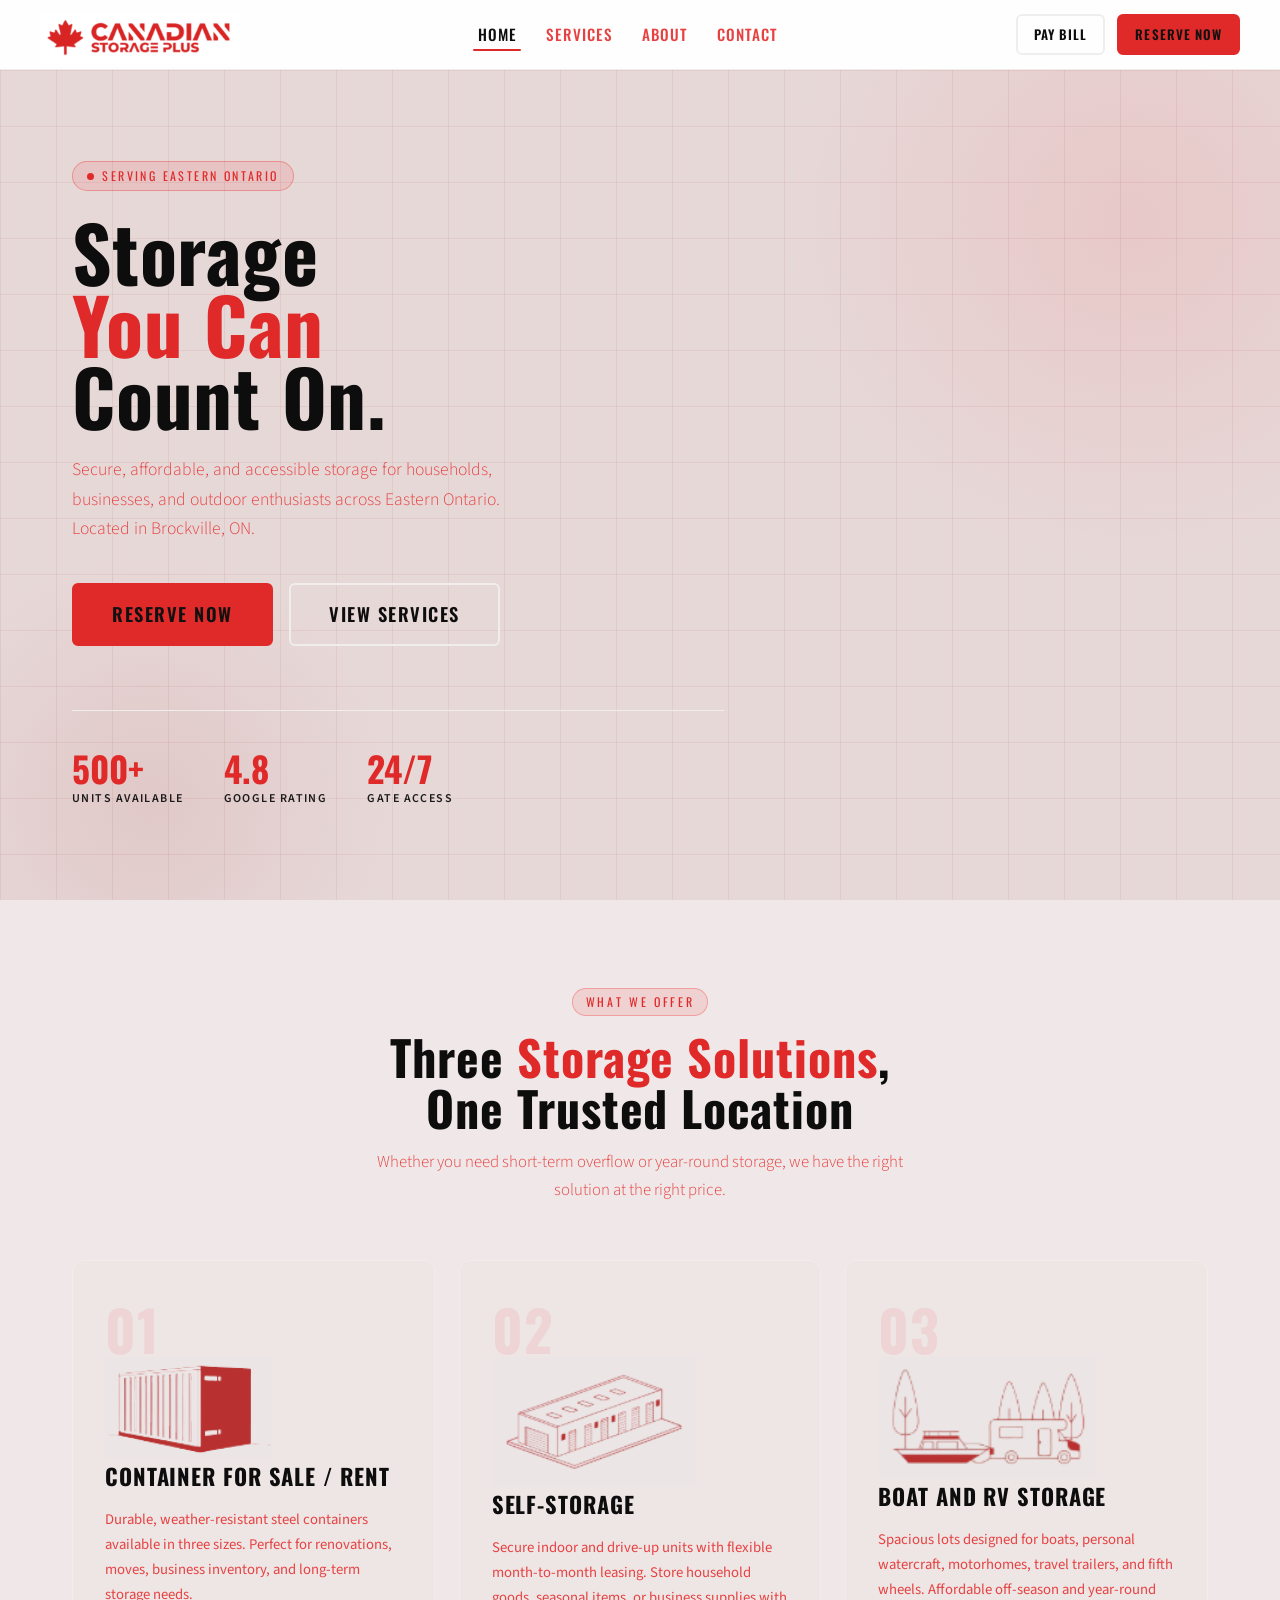
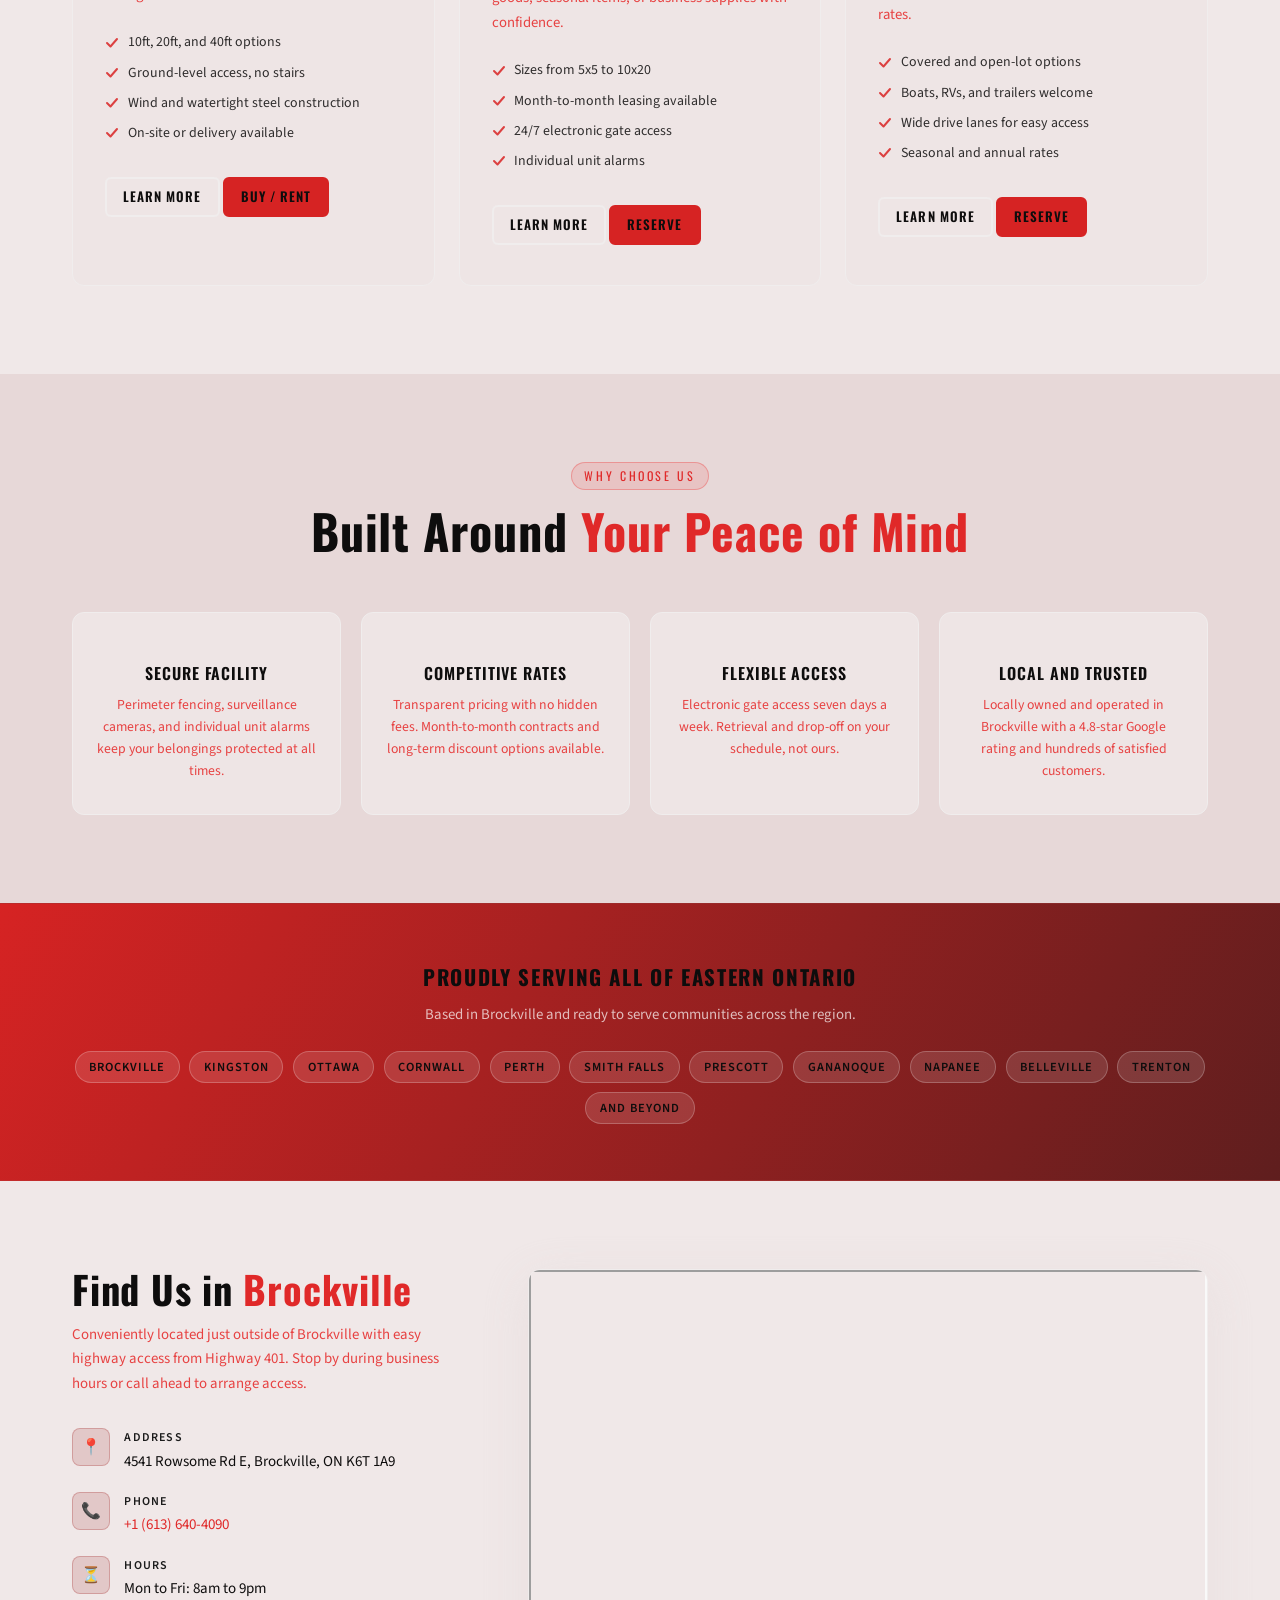
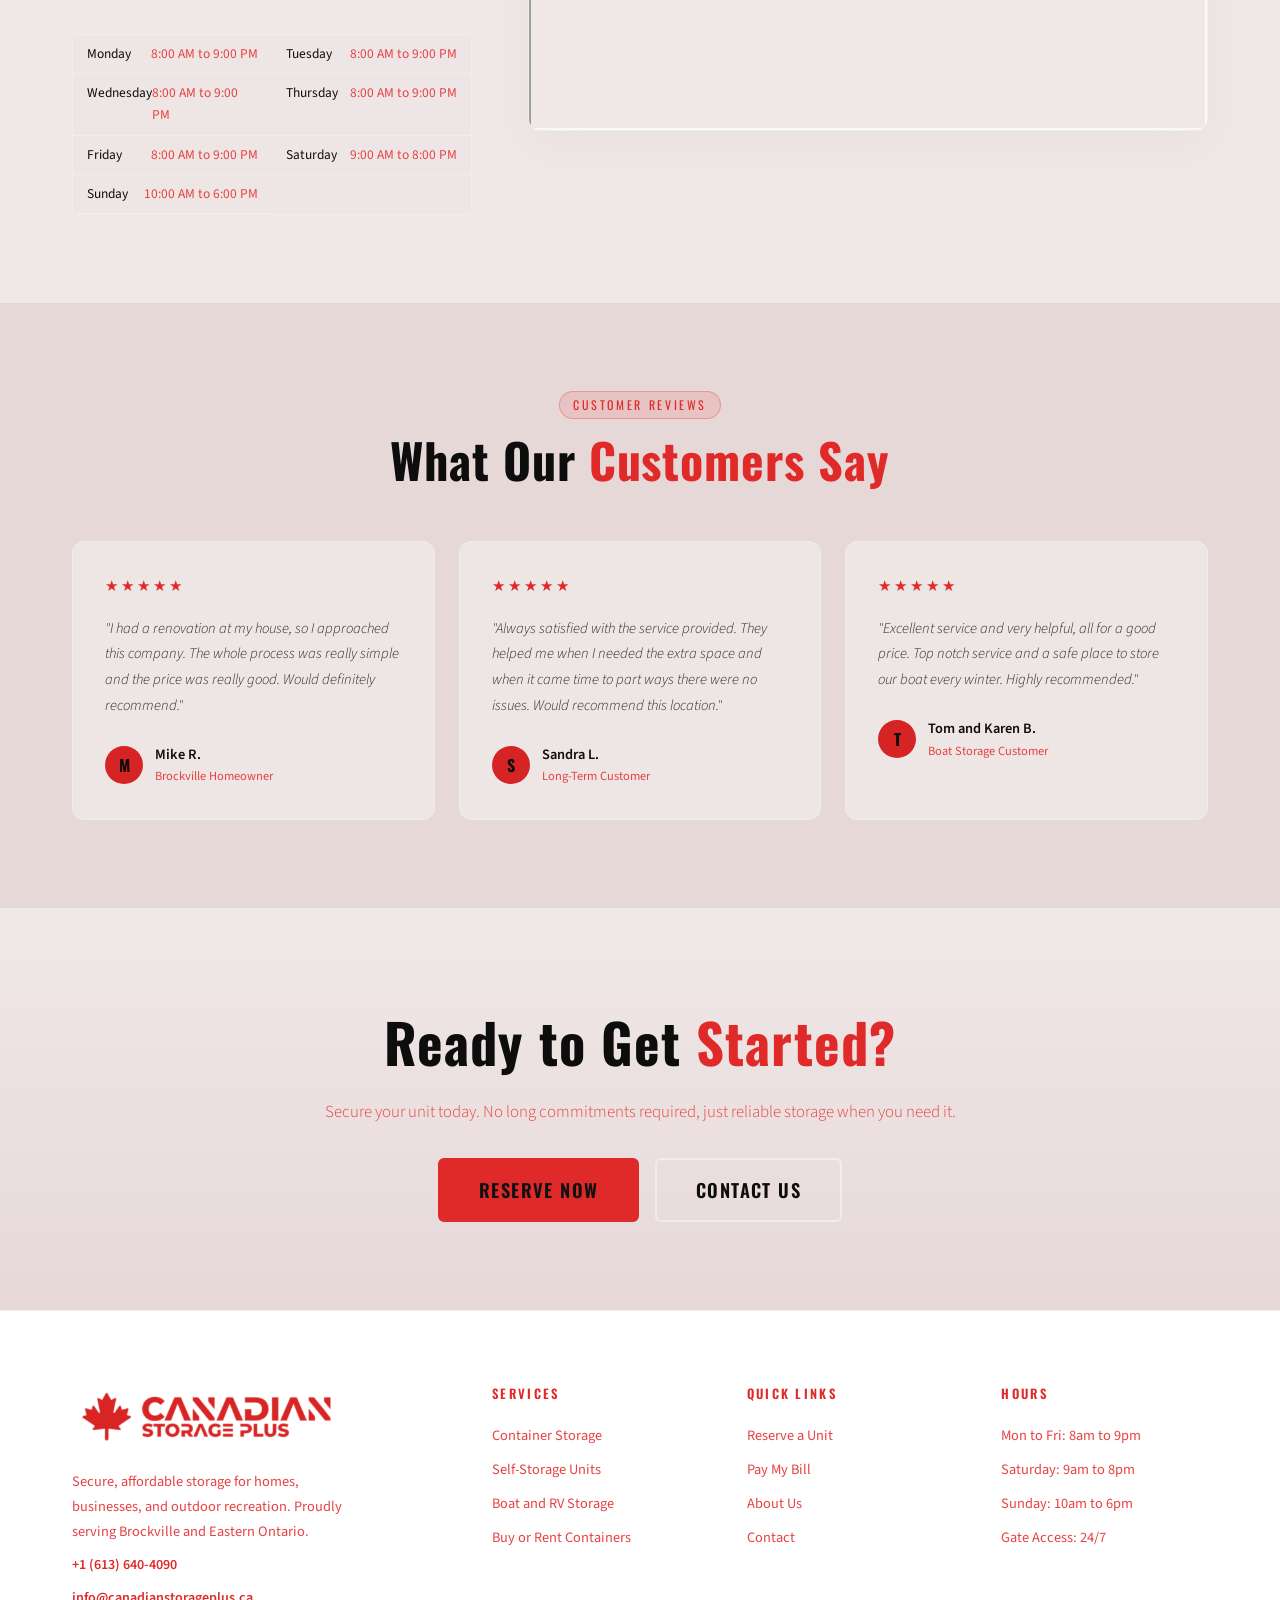
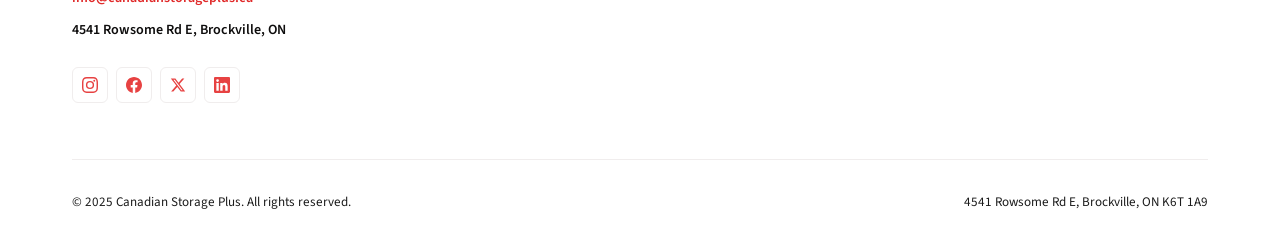
==== index.html @ 0db71fbc "Updated CSP Site" ====
<!DOCTYPE html>
<html lang="en">
  <head>
    <meta charset="UTF-8">
    <meta name="viewport" content="width=device-width, initial-scale=1.0">
    <title>Canadian Storage Plus | Brockville, ON</title>
    <meta name="description" content="Secure container, self-storage, and boat and RV storage in Brockville, Ontario. Serving Eastern Ontario with affordable, reliable storage solutions.">
    <link rel="stylesheet" href="styles.css">
    <link rel="icon" type="image/png" href="../assets/csp-icon.png">
  <body class="page-top">

    <!-- NAVBAR -->
    <nav id="navbar">
      <a href="" class="nav-logo">
        <div class="nav-logo__icon">
          <img src="../assets/logo.png">
        </div>
      </a>
      <div class="nav-links">
        <a href="" class="active">Home</a>
        <a href="/services/">Services</a>
        <a href="/about/">About</a>
        <a href="/contact/">Contact</a>
      </div>
      <div class="nav-right">
        <a href="https://www.smdservers.net/SLWebSiteTemplate_V2/login.aspx?sCorpCode=Iiux7kWNhcp/ctygtxWSiw==&sLocationCode=F3e81MY3f4IcaovtqM7F3w==&1=1" target="_blank" class="btn btn--outline btn--sm">Pay Bill</a>
        <a href="https://www.smdservers.net/SLWebSiteTemplate_V2/ReserveMoveIn.aspx?sCorpCode=Iiux7kWNhcp%2fctygtxWSiw%3d%3d&sLocationCode=F3e81MY3f4IcaovtqM7F3w%3d%3d&1=1" target="_blank" class="btn btn--amber btn--sm">Reserve Now</a>
      </div>
      <button class="hamburger" aria-label="Menu">
        <span></span><span></span><span></span>
      </button>
    </nav>

    <!-- MOBILE NAV -->
    <div class="mobile-nav">
      <a href="">Home</a>
      <a href="/services/">Services</a>
      <a href="/about/">About</a>
      <a href="/contact/">Contact</a>
      <a href="https://www.smdservers.net/SLWebSiteTemplate_V2/login.aspx?sCorpCode=Iiux7kWNhcp/ctygtxWSiw==&sLocationCode=F3e81MY3f4IcaovtqM7F3w==&1=1" target="_blank" class="btn btn--outline">Pay Bill</a>
      <a href="https://www.smdservers.net/SLWebSiteTemplate_V2/ReserveMoveIn.aspx?sCorpCode=Iiux7kWNhcp%2fctygtxWSiw%3d%3d&sLocationCode=F3e81MY3f4IcaovtqM7F3w%3d%3d&1=1" target="_blank" class="btn btn--amber">Reserve Now</a>
    </div>

    <!-- HERO -->
    <section class="hero">
      <div class="hero__bg"></div>
      <div class="hero__glow"></div>
      <div class="hero__glow2"></div>
      <div class="hero__inner">
        <div class="hero__text">
          <div class="hero__tag">
            <span class="pulse"></span>
            Serving Eastern Ontario
          </div>
          <h1 class="hero__title">
            <span class="block">Storage</span>
            <span class="block amber">You Can</span>
            <span class="block">Count On.</span>
          </h1>
          <p class="hero__desc">
            Secure, affordable, and accessible storage for households, businesses, and outdoor enthusiasts across Eastern Ontario. Located in Brockville, ON.
          </p>
          <div class="hero__actions">
            <a href="https://www.smdservers.net/SLWebSiteTemplate_V2/ReserveMoveIn.aspx?sCorpCode=Iiux7kWNhcp%2fctygtxWSiw%3d%3d&sLocationCode=F3e81MY3f4IcaovtqM7F3w%3d%3d&1=1" target="_blank" class="btn btn--amber btn--lg">Reserve Now</a>
            <a href="./services" class="btn btn--outline btn--lg">View Services</a>
          </div>
          <div class="hero__stats">
            <div class="hero__stat">
              <div class="num">500+</div>
              <div class="lbl">Units Available</div>
            </div>
            <div class="hero__stat">
              <div class="num">4.8</div>
              <div class="lbl">Google Rating</div>
            </div>
            <div class="hero__stat">
              <div class="num">24/7</div>
              <div class="lbl">Gate Access</div>
            </div>
          </div>
        </div>

        
      </div>
    </section>

    <!-- SERVICES OVERVIEW -->
    <section class="section section--alt">
      <div class="container">
        <div class="text-center section-header reveal">
          <div class="section-label">What We Offer</div>
          <h2 class="section-title">Three <span>Storage Solutions</span>,<br>One Trusted Location</h2>
          <p class="section-sub">Whether you need short-term overflow or year-round storage, we have the right solution at the right price.</p>
        </div>

        <div class="services-grid">
          <div class="service-card reveal delay-1">
            <div class="service-card__num">01</div>
            <img src="../assets/container.png" alt="Container For Sale / Rent">
            <h3>Container For Sale / Rent</h3>
            <p>Durable, weather-resistant steel containers available in three sizes. Perfect for renovations, moves, business inventory, and long-term storage needs.</p>
            <ul class="service-card__features">
              <li>10ft, 20ft, and 40ft options</li>
              <li>Ground-level access, no stairs</li>
              <li>Wind and watertight steel construction</li>
              <li>On-site or delivery available</li>
            </ul>
            <a href="./services#containers" class="btn btn--outline btn--sm">Learn More</a>
            <a href="./containers" class="btn btn--steel btn--sm">Buy / Rent</a>
          </div>

          <div class="service-card reveal delay-2">
            <div class="service-card__num">02</div>
            <img src="../assets/self-storage.png" alt="Self-Storage">
            <h3>Self-Storage</h3>
            <p>Secure indoor and drive-up units with flexible month-to-month leasing. Store household goods, seasonal items, or business supplies with confidence.</p>
            <ul class="service-card__features">
              <li>Sizes from 5x5 to 10x20</li>
              <li>Month-to-month leasing available</li>
              <li>24/7 electronic gate access</li>
              <li>Individual unit alarms</li>
            </ul>
            <a href="./services#self-storage" class="btn btn--outline btn--sm">Learn More</a>
            <a href="https://www.smdservers.net/SLWebSiteTemplate_V2/ReserveMoveIn.aspx?sCorpCode=Iiux7kWNhcp%2fctygtxWSiw%3d%3d&sLocationCode=F3e81MY3f4IcaovtqM7F3w%3d%3d&1=1" class="btn btn--steel btn--sm">Reserve</a>

          </div>

          <div class="service-card reveal delay-3">
            <div class="service-card__num">03</div>
            <img src="../assets/boat.png" alt="Boat and RV Storage">
            <h3>Boat and RV Storage</h3>
            <p>Spacious lots designed for boats, personal watercraft, motorhomes, travel trailers, and fifth wheels. Affordable off-season and year-round rates.</p>
            <ul class="service-card__features">
              <li>Covered and open-lot options</li>
              <li>Boats, RVs, and trailers welcome</li>
              <li>Wide drive lanes for easy access</li>
              <li>Seasonal and annual rates</li>
            </ul>
            <a href="./services#boat-rv" class="btn btn--outline btn--sm">Learn More</a>
            <a href="https://www.smdservers.net/SLWebSiteTemplate_V2/ReserveMoveIn.aspx?sCorpCode=Iiux7kWNhcp%2fctygtxWSiw%3d%3d&sLocationCode=F3e81MY3f4IcaovtqM7F3w%3d%3d&1=1" class="btn btn--steel btn--sm">Reserve</a>
          </div>
        </div>
      </div>
    </section>

    <!-- WHY CHOOSE US -->
    <section class="section section--dark">
      <div class="container">
        <div class="text-center reveal">
          <div class="section-label">Why Choose Us</div>
          <h2 class="section-title">Built Around <span>Your Peace of Mind</span></h2>
        </div>
        <div class="why-grid">
          <div class="why-card reveal delay-1">
            <div class="why-card__icon">

            </div>
            <h4>Secure Facility</h4>
            <p>Perimeter fencing, surveillance cameras, and individual unit alarms keep your belongings protected at all times.</p>
          </div>
          <div class="why-card reveal delay-2">
            <div class="why-card__icon">

            </div>
            <h4>Competitive Rates</h4>
            <p>Transparent pricing with no hidden fees. Month-to-month contracts and long-term discount options available.</p>
          </div>
          <div class="why-card reveal delay-3">
            <div class="why-card__icon">

            </div>
            <h4>Flexible Access</h4>
            <p>Electronic gate access seven days a week. Retrieval and drop-off on your schedule, not ours.</p>
          </div>
          <div class="why-card reveal delay-4">
            <div class="why-card__icon">
              
            </div>
            <h4>Local and Trusted</h4>
            <p>Locally owned and operated in Brockville with a 4.8-star Google rating and hundreds of satisfied customers.</p>
          </div>
        </div>
      </div>
    </section>

    <!-- SERVICE AREA -->
    <div class="area-strip">
      <div class="container">
        <h3>Proudly Serving All of Eastern Ontario</h3>
        <p>Based in Brockville and ready to serve communities across the region.</p>
        <div class="area-tags">
          <span class="area-tag">Brockville</span>
          <span class="area-tag">Kingston</span>
          <span class="area-tag">Ottawa</span>
          <span class="area-tag">Cornwall</span>
          <span class="area-tag">Perth</span>
          <span class="area-tag">Smith Falls</span>
          <span class="area-tag">Prescott</span>
          <span class="area-tag">Gananoque</span>
          <span class="area-tag">Napanee</span>
          <span class="area-tag">Belleville</span>
          <span class="area-tag">Trenton</span>
          <span class="area-tag">And Beyond</span>
        </div>
      </div>
    </div>

    <!-- MAP AND CONTACT -->
    <section class="section section--alt" id="location">
      <div class="container">
        <div class="map-wrapper">
          <div class="map-info reveal">
            <h2 class="map-info__title">Find Us in <span>Brockville</span></h2>
            <p>Conveniently located just outside of Brockville with easy highway access from Highway 401. Stop by during business hours or call ahead to arrange access.</p>

            <div class="contact-list">
              <div class="contact-item">
                <div class="contact-item__icon">&#128205;</div>
                <div class="contact-item__text">
                  <div class="lbl">Address</div>
                  <div class="val">4541 Rowsome Rd E, Brockville, ON K6T 1A9</div>
                </div>
              </div>
              <div class="contact-item">
                <div class="contact-item__icon">&#128222;</div>
                <div class="contact-item__text">
                  <div class="lbl">Phone</div>
                  <div class="val"><a href="tel:+16136404090" style="color:var(--c-amber);">+1 (613) 640-4090</a></div>
                </div>
              </div>
              <div class="contact-item">
                <div class="contact-item__icon">&#9203;</div>
                <div class="contact-item__text">
                  <div class="lbl">Hours</div>
                  <div class="val">Mon to Fri: 8am to 9pm</div>
                </div>
              </div>
            </div>

            <div class="hours-table">
              <div class="hours-row"><span class="day">Monday</span><span>8:00 AM to 9:00 PM</span></div>
              <div class="hours-row"><span class="day">Tuesday</span><span>8:00 AM to 9:00 PM</span></div>
              <div class="hours-row"><span class="day">Wednesday</span><span>8:00 AM to 9:00 PM</span></div>
              <div class="hours-row"><span class="day">Thursday</span><span>8:00 AM to 9:00 PM</span></div>
              <div class="hours-row"><span class="day">Friday</span><span>8:00 AM to 9:00 PM</span></div>
              <div class="hours-row"><span class="day">Saturday</span><span>9:00 AM to 8:00 PM</span></div>
              <div class="hours-row"><span class="day">Sunday</span><span>10:00 AM to 6:00 PM</span></div>
            </div>
          </div>

          <div class="map-frame reveal delay-2">
            <iframe
              src="https://www.google.com/maps/embed?pb=!1m18!1m12!1m3!1d2836.2!2d-75.778051!3d44.627851!2m3!1f0!2f0!3f0!3m2!1i1024!2i768!4f13.1!3m3!1m2!1s0x4ccd0d2d37dce6f9%3A0x6788e5abb24dffb6!2sCanadian%20Storage%20Plus!5e0!3m2!1sen!2sca!4v1"
              allowfullscreen=""
              loading="lazy"
              referrerpolicy="no-referrer-when-downgrade"
              title="Canadian Storage Plus location on Google Maps">
            </iframe>
          </div>
        </div>
      </div>
    </section>

    <!-- TESTIMONIALS -->
    <section class="section section--dark">
      <div class="container">
        <div class="text-center reveal">
          <div class="section-label">Customer Reviews</div>
          <h2 class="section-title">What Our <span>Customers Say</span></h2>
        </div>
        <div class="testimonials-grid">
          <div class="testimonial reveal delay-1">
            <div class="testimonial__stars">&#9733;&#9733;&#9733;&#9733;&#9733;</div>
            <blockquote>"I had a renovation at my house, so I approached this company. The whole process was really simple and the price was really good. Would definitely recommend."</blockquote>
            <div class="testimonial__author">
              <div class="avatar">M</div>
              <div>
                <div class="name">Mike R.</div>
                <div class="role">Brockville Homeowner</div>
              </div>
            </div>
          </div>
          <div class="testimonial reveal delay-2">
            <div class="testimonial__stars">&#9733;&#9733;&#9733;&#9733;&#9733;</div>
            <blockquote>"Always satisfied with the service provided. They helped me when I needed the extra space and when it came time to part ways there were no issues. Would recommend this location."</blockquote>
            <div class="testimonial__author">
              <div class="avatar">S</div>
              <div>
                <div class="name">Sandra L.</div>
                <div class="role">Long-Term Customer</div>
              </div>
            </div>
          </div>
          <div class="testimonial reveal delay-3">
            <div class="testimonial__stars">&#9733;&#9733;&#9733;&#9733;&#9733;</div>
            <blockquote>"Excellent service and very helpful, all for a good price. Top notch service and a safe place to store our boat every winter. Highly recommended."</blockquote>
            <div class="testimonial__author">
              <div class="avatar">T</div>
              <div>
                <div class="name">Tom and Karen B.</div>
                <div class="role">Boat Storage Customer</div>
              </div>
            </div>
          </div>
        </div>
      </div>
    </section>

    <!-- CTA -->
    <div class="cta-strip">
      <div class="container">
        <h2>Ready to Get <span>Started?</span></h2>
        <p>Secure your unit today. No long commitments required, just reliable storage when you need it.</p>
        <div class="cta-strip__actions">
          <a href="https://www.smdservers.net/SLWebSiteTemplate_V2/ReserveMoveIn.aspx?sCorpCode=Iiux7kWNhcp%2fctygtxWSiw%3d%3d&sLocationCode=F3e81MY3f4IcaovtqM7F3w%3d%3d&1=1" target="_blank" class="btn btn--amber btn--lg">Reserve Now</a>
          <a href="./contact" class="btn btn--outline btn--lg">Contact Us</a>
        </div>
      </div>
    </div>

    <!-- FOOTER -->
    <footer>
      <div class="container">
        <div class="footer-grid">
          <div class="footer-brand">
            <a href="" class="nav-logo" style="text-decoration:none;">
              <img src="../assets/logo.png" alt="Canadian Storage Plus Logo">
            </a>
            <p>Secure, affordable storage for homes, businesses, and outdoor recreation. Proudly serving Brockville and Eastern Ontario.</p>
            <div class="contact-line"><strong><a href="tel:+16136404090" style="color:var(--c-amber);">+1 (613) 640-4090</a></strong></div>
            <div class="contact-line"><strong><a href="mailto:info@canadianstorageplus.com" style="color:var(--c-amber);">info@canadianstorageplus.ca</a></strong></div>
            <div class="contact-line"><strong>4541 Rowsome Rd E, Brockville, ON</strong></div>
            <div class="footer-social">
              <!-- Instagram -->
              <a href="https://www.instagram.com/canadianstorageplus/" target="_blank" rel="noopener noreferrer" aria-label="Instagram">
                <svg viewBox="0 0 24 24" xmlns="http://www.w3.org/2000/svg"><path d="M12 2.163c3.204 0 3.584.012 4.85.07 3.252.148 4.771 1.691 4.919 4.919.058 1.265.069 1.645.069 4.849 0 3.205-.012 3.584-.069 4.849-.149 3.225-1.664 4.771-4.919 4.919-1.266.058-1.644.07-4.85.07-3.204 0-3.584-.012-4.849-.07-3.26-.149-4.771-1.699-4.919-4.92-.058-1.265-.07-1.644-.07-4.849 0-3.204.013-3.583.07-4.849.149-3.227 1.664-4.771 4.919-4.919 1.266-.057 1.645-.069 4.849-.069zM12 0C8.741 0 8.333.014 7.053.072 2.695.272.273 2.69.073 7.052.014 8.333 0 8.741 0 12c0 3.259.014 3.668.072 4.948.2 4.358 2.618 6.78 6.98 6.98C8.333 23.986 8.741 24 12 24c3.259 0 3.668-.014 4.948-.072 4.354-.2 6.782-2.618 6.979-6.98.059-1.28.073-1.689.073-4.948 0-3.259-.014-3.667-.072-4.947-.196-4.354-2.617-6.78-6.979-6.98C15.668.014 15.259 0 12 0zm0 5.838a6.162 6.162 0 100 12.324 6.162 6.162 0 000-12.324zM12 16a4 4 0 110-8 4 4 0 010 8zm6.406-11.845a1.44 1.44 0 100 2.881 1.44 1.44 0 000-2.881z"/></svg>
              </a>
              <!-- Facebook -->
              <a href="https://www.facebook.com/people/Canadian-Storage-Plus/61550598362220/" target="_blank" rel="noopener noreferrer" aria-label="Facebook">
                <svg viewBox="0 0 24 24" xmlns="http://www.w3.org/2000/svg"><path d="M24 12.073C24 5.405 18.627 0 12 0S0 5.405 0 12.073C0 18.1 4.388 23.094 10.125 24v-8.437H7.078v-3.49h3.047V9.41c0-3.025 1.792-4.697 4.533-4.697 1.312 0 2.686.235 2.686.235v2.97h-1.513c-1.491 0-1.956.93-1.956 1.886v2.269h3.328l-.532 3.49h-2.796V24C19.612 23.094 24 18.1 24 12.073z"/></svg>
              </a>
              <!-- X / Twitter -->
              <a href="https://x.com/StoragePlusCA" target="_blank" rel="noopener noreferrer" aria-label="X (Twitter)">
                <svg viewBox="0 0 24 24" xmlns="http://www.w3.org/2000/svg"><path d="M18.244 2.25h3.308l-7.227 8.26 8.502 11.24H16.17l-5.214-6.817L4.99 21.75H1.68l7.73-8.835L1.254 2.25H8.08l4.713 6.231zm-1.161 17.52h1.833L7.084 4.126H5.117z"/></svg>
              </a>
              <!-- LinkedIn -->
              <a href="https://www.linkedin.com/company/canadian-storage-plus/posts/?feedView=all" target="_blank" rel="noopener noreferrer" aria-label="LinkedIn">
                <svg viewBox="0 0 24 24" xmlns="http://www.w3.org/2000/svg"><path d="M20.447 20.452h-3.554v-5.569c0-1.328-.027-3.037-1.852-3.037-1.853 0-2.136 1.445-2.136 2.939v5.667H9.351V9h3.414v1.561h.046c.477-.9 1.637-1.85 3.37-1.85 3.601 0 4.267 2.37 4.267 5.455v6.286zM5.337 7.433a2.062 2.062 0 01-2.063-2.065 2.064 2.064 0 112.063 2.065zm1.782 13.019H3.555V9h3.564v11.452zM22.225 0H1.771C.792 0 0 .774 0 1.729v20.542C0 23.227.792 24 1.771 24h20.451C23.2 24 24 23.227 24 22.271V1.729C24 .774 23.2 0 22.222 0h.003z"/></svg>
              </a>
            </div>
          </div>
          <div class="footer-col">
            <h4>Services</h4>
            <ul>
              <li><a href="./services#containers">Container Storage</a></li>
              <li><a href="./services#self-storage">Self-Storage Units</a></li>
              <li><a href="./services#boat-rv">Boat and RV Storage</a></li>
              <li><a href="./containers">Buy or Rent Containers</a></li>
            </ul>
          </div>
          <div class="footer-col">
            <h4>Quick Links</h4>
            <ul>
              <li><a href="https://www.smdservers.net/SLWebSiteTemplate_V2/ReserveMoveIn.aspx?sCorpCode=Iiux7kWNhcp%2fctygtxWSiw%3d%3d&sLocationCode=F3e81MY3f4IcaovtqM7F3w%3d%3d&1=1" target="_blank">Reserve a Unit</a></li>
              <li><a href="https://www.smdservers.net/SLWebSiteTemplate_V2/login.aspx?sCorpCode=Iiux7kWNhcp/ctygtxWSiw==&sLocationCode=F3e81MY3f4IcaovtqM7F3w==&1=1" target="_blank">Pay My Bill</a></li>
              <li><a href="./about">About Us</a></li>
              <li><a href="./contact">Contact</a></li>
            </ul>
          </div>
          <div class="footer-col">
            <h4>Hours</h4>
            <ul>
              <li>Mon to Fri: 8am to 9pm</li>
              <li>Saturday: 9am to 8pm</li>
              <li>Sunday: 10am to 6pm</li>
              <li>Gate Access: 24/7</li>
            </ul>
          </div>
        </div>
        <div class="footer-bottom">
          <span>&#169; 2025 Canadian Storage Plus. All rights reserved.</span>
          <span>4541 Rowsome Rd E, Brockville, ON K6T 1A9</span>
        </div>
      </div>
    </footer>

    <script src="main.js"></script>
  </body>
</html>
---- styles.css ----
/* =====================================================
   CANADIAN STORAGE PLUS — styles.css
   One stylesheet for all pages
   ===================================================== */

@import url('https://fonts.googleapis.com/css2?family=Oswald:wght@400;500;600;700&family=Source+Sans+3:ital,wght@0,300;0,400;0,600;1,300&display=swap');

/* ----- Variables ------------------------------------- */
:root {
  --c-bg:        #e7d8d8;
  --c-surface:   #f0e8e8;
  --c-raised:    #eee5e5;
  --c-border:    #f0eded;
  --c-amber:     #e02929;
  --c-amber-dk:  #b40404;
  --c-amber-lt:  #fd4a4a;
  --c-steel:     #d62323;
  --c-steel-lt:  #c85555;
  --c-white:     #0e0d0d;
  --c-muted:     #e74242;
  --c-dim:       #1b1b1b;

  --font-head:   'Oswald', sans-serif;
  --font-body:   'Source Sans 3', sans-serif;

  --r:           6px;
  --r-lg:        12px;
  --ease:        0.25s cubic-bezier(0.4, 0, 0.2, 1);

  --shadow:      0 4px 24px rgba(231, 216, 216, 0.5);
  --shadow-lg:   0 12px 48px rgba(228, 218, 218, 0.6);
}

/* ----- Reset ----------------------------------------- */
*, *::before, *::after { box-sizing: border-box; margin: 0; padding: 0; }
html { scroll-behavior: smooth; }
body {
  font-family: var(--font-body);
  font-weight: 400;
  background: var(--c-bg);
  color: var(--c-white);
  line-height: 1.65;
  overflow-x: hidden;
}
a { color: inherit; text-decoration: none; }
img { display: block; max-width: 100%; }
ul { list-style: none; }
button { font-family: inherit; cursor: pointer; }
input, select, textarea { font-family: inherit; }

::-webkit-scrollbar { width: 6px; }
::-webkit-scrollbar-track { background: var(--c-bg); }
::-webkit-scrollbar-thumb { background: var(--c-steel); border-radius: 3px; }

/* =====================================================
   UTILITY
   ===================================================== */
.container {
  max-width: 1200px;
  margin: 0 auto;
  padding: 0 2rem;
}
.container--narrow { max-width: 820px; margin: 0 auto; padding: 0 2rem; }

.section { padding: 5.5rem 0; }
.section--alt { background: var(--c-surface); }
.section--dark { background: var(--c-bg); }

.section-label {
  display: inline-block;
  font-family: var(--font-head);
  font-size: 0.75rem;
  letter-spacing: 0.22em;
  text-transform: uppercase;
  color: var(--c-amber);
  background: rgba(240, 10, 10, 0.1);
  border: 1px solid rgba(240, 10, 10, 0.25);
  border-radius: 50px;
  padding: 0.2rem 0.8rem;
  margin-bottom: 1rem;
}
.section-title {
  font-family: var(--font-head);
  font-weight: 700;
  font-size: clamp(2rem, 4vw, 3rem);
  line-height: 1.05;
  letter-spacing: 0.02em;
  color: var(--c-white);
  margin-bottom: 1rem;
}
.section-title span { color: var(--c-amber); }
.section-sub {
  font-size: 1.05rem;
  font-weight: 300;
  color: var(--c-muted);
  max-width: 540px;
}
.text-center { text-align: center; }
.text-center .section-sub { margin: 0 auto; }

.divider {
  height: 1px;
  background: linear-gradient(90deg, transparent, var(--c-border), transparent);
}

/* =====================================================
   BUTTONS
   ===================================================== */
.btn {
  display: inline-flex;
  align-items: center;
  gap: 0.45rem;
  font-family: var(--font-head);
  font-weight: 600;
  font-size: 1rem;
  letter-spacing: 0.08em;
  text-transform: uppercase;
  padding: 0.7rem 1.7rem;
  border-radius: var(--r);
  border: 2px solid transparent;
  transition: all var(--ease);
  white-space: nowrap;
  cursor: pointer;
}
.btn--amber {
  background: var(--c-amber);
  color: #111;
  border-color: var(--c-amber);
}
.btn--amber:hover {
  background: var(--c-amber-dk);
  border-color: var(--c-amber-dk);
  transform: translateY(-2px);
  box-shadow: 0 6px 22px rgba(240, 10, 10, 0.38);
}
.btn--outline {
  background: transparent;
  color: var(--c-white);
  border-color: var(--c-border);
}
.btn--outline:hover {
  border-color: var(--c-amber);
  color: var(--c-amber);
  transform: translateY(-2px);
}
.btn--steel {
  background: var(--c-steel);
  color: var(--c-white);
  border-color: var(--c-steel);
}
.btn--steel:hover {
  background: var(--c-steel-lt);
  border-color: var(--c-steel-lt);
  transform: translateY(-2px);
  box-shadow: 0 6px 22px rgba(168, 59, 59, 0.38);
}
.btn--lg { font-size: 1.15rem; padding: 0.9rem 2.4rem; }
.btn--sm { font-size: 0.82rem; padding: 0.45rem 1rem; }
.btn--full { width: 100%; justify-content: center; }

/* =====================================================
   NAVBAR
   ===================================================== */
#navbar {
  position: fixed;
  top: 0; left: 0; right: 0;
  z-index: 900;
  height: 70px;
  background: rgba(255, 255, 255, 0.97);
  backdrop-filter: blur(14px);
  border-bottom: 1px solid var(--c-border);
  display: flex;
  align-items: center;
  justify-content: space-between;
  padding: 0 2.5rem;
  transition: box-shadow var(--ease);
}
#navbar.scrolled { box-shadow: 0 4px 28px rgba(241, 241, 241, 0.55); }

/* Logo */
.nav-logo { display: flex; align-items: center; gap: 0.7rem; }
.nav-logo__icon {
  width: 200px; height: 43px;
  border-radius: var(--r);
  display: grid;
  place-items: center;
  flex-shrink: 0;
}
.nav-logo__icon svg { width: 24px; height: 24px; fill: #111; }
.nav-logo__text { display: flex; flex-direction: column; line-height: 1.1; }
.nav-logo__name {
  font-family: var(--font-head);
  font-weight: 700;
  font-size: 1.15rem;
  letter-spacing: 0.04em;
  color: var(--c-white);
}
.nav-logo__name em { color: var(--c-amber); font-style: normal; }
.nav-logo__tagline {
  font-size: 0.6rem;
  font-weight: 300;
  letter-spacing: 0.18em;
  text-transform: uppercase;
  color: var(--c-muted);
}

/* Links */
.nav-links {
  display: flex;
  align-items: center;
  gap: 0.1rem;
}
.nav-links a {
  font-family: var(--font-head);
  font-weight: 500;
  font-size: 0.95rem;
  letter-spacing: 0.07em;
  text-transform: uppercase;
  color: var(--c-muted);
  padding: 0.5rem 0.85rem;
  border-radius: var(--r);
  transition: color var(--ease), background var(--ease);
  position: relative;
}
.nav-links a:hover,
.nav-links a.active { color: var(--c-white); }
.nav-links a.active::after {
  content: '';
  position: absolute;
  bottom: 4px; left: 50%; right: 50%;
  height: 2px;
  background: var(--c-amber);
  border-radius: 1px;
  transition: left var(--ease), right var(--ease);
}
.nav-links a:hover::after,
.nav-links a.active::after { left: 14%; right: 14%; }

/* Nav right */
.nav-right { display: flex; align-items: center; gap: 0.75rem; }

/* Hamburger */
.hamburger {
  display: none;
  flex-direction: column;
  gap: 5px;
  padding: 6px;
  cursor: pointer;
  background: none;
  border: none;
}
.hamburger span {
  display: block;
  width: 24px; height: 2px;
  background: var(--c-white);
  border-radius: 2px;
  transition: all var(--ease);
}
.hamburger.open span:nth-child(1) { transform: translateY(7px) rotate(45deg); }
.hamburger.open span:nth-child(2) { opacity: 0; transform: scaleX(0); }
.hamburger.open span:nth-child(3) { transform: translateY(-7px) rotate(-45deg); }

/* Mobile menu */
.mobile-nav {
  display: none;
  position: fixed;
  top: 70px; left: 0; right: 0;
  background: var(--c-surface);
  border-bottom: 2px solid var(--c-amber);
  z-index: 899;
  flex-direction: column;
  padding: 1.5rem 2rem 2rem;
  gap: 0.25rem;
  box-shadow: var(--shadow);
}
.mobile-nav.open { display: flex; }
.mobile-nav a {
  font-family: var(--font-head);
  font-weight: 600;
  font-size: 1.3rem;
  letter-spacing: 0.06em;
  text-transform: uppercase;
  color: var(--c-muted);
  padding: 0.7rem 0;
  border-bottom: 1px solid var(--c-border);
  transition: color var(--ease);
}
.mobile-nav a:hover, .mobile-nav a.active { color: var(--c-amber); }
.mobile-nav .btn { margin-top: 1rem; }

/* Page offset */
.page-top { padding-top: 70px; }

/* =====================================================
   FOOTER
   ===================================================== */
footer {
  background: #ffffff;
  border-top: 1px solid var(--c-border);
  padding: 4.5rem 0 2rem;
}
.footer-grid {
  display: grid;
  grid-template-columns: 1.8fr 1fr 1fr 1fr;
  gap: 3rem;
  margin-bottom: 3.5rem;
}
.footer-brand p {
  font-size: 0.9rem;
  color: var(--c-muted);
  margin-top: 1rem;
  line-height: 1.75;
  max-width: 270px;
}
.footer-brand .contact-line {
  display: flex;
  align-items: center;
  gap: 0.5rem;
  margin-top: 0.6rem;
  font-size: 0.88rem;
  color: var(--c-muted);
}
.footer-brand .contact-line strong { color: var(--c-white); font-weight: 600; }
.footer-col h4 {
  font-family: var(--font-head);
  font-weight: 600;
  font-size: 0.8rem;
  letter-spacing: 0.18em;
  text-transform: uppercase;
  color: var(--c-amber);
  margin-bottom: 1.25rem;
}
.footer-col ul { display: flex; flex-direction: column; gap: 0.65rem; }
.footer-col ul a {
  font-size: 0.9rem;
  color: var(--c-muted);
  transition: color var(--ease);
}
.footer-col ul a:hover { color: var(--c-white); }
.footer-col ul li { font-size: 0.9rem; color: var(--c-muted); }

.footer-bottom {
  padding-top: 2rem;
  border-top: 1px solid var(--c-border);
  display: flex;
  align-items: center;
  justify-content: space-between;
  font-size: 0.82rem;
  color: var(--c-dim);
  flex-wrap: wrap;
  gap: 0.5rem;
}
.footer-bottom a { color: var(--c-dim); transition: color var(--ease); }
.footer-bottom a:hover { color: var(--c-amber); }

/* =====================================================
   SOCIAL ICONS — footer
   ===================================================== */
.footer-social {
  display: flex;
  gap: 0.5rem;
  margin-top: 1.5rem;
}
.footer-social a {
  display: grid;
  place-items: center;
  width: 36px;
  height: 36px;
  border: 1px solid var(--c-border);
  border-radius: var(--r);
  color: var(--c-muted);
  transition: color var(--ease), border-color var(--ease), background var(--ease), transform var(--ease);
}
.footer-social a:hover {
  transform: translateY(-3px);
  border-color: var(--c-amber);
  color: var(--c-white);
  background: rgba(240, 10, 10, 0.1);
}
.footer-social a svg { width: 16px; height: 16px; fill: currentColor; }

/* =====================================================
   PAGE HEADER (inner pages)
   ===================================================== */
.page-header {
  position: relative;
  padding: 4.5rem 0 3.5rem;
  text-align: center;
  overflow: hidden;
  background: var(--c-surface);
  border-bottom: 1px solid var(--c-border);
}
.page-header__grid {
  position: absolute;
  inset: 0;
  background-image:
    linear-gradient(rgba(247, 240, 240, 0.07) 1px, transparent 1px),
    linear-gradient(90deg, rgba(168, 59, 59, 0.07) 1px, transparent 1px);
  background-size: 48px 48px;
  pointer-events: none;
}
.page-header__content { position: relative; z-index: 2; }
.page-header h1 {
  font-family: var(--font-head);
  font-weight: 700;
  font-size: clamp(2.5rem, 5vw, 4rem);
  letter-spacing: 0.03em;
  color: var(--c-white);
  line-height: 1.0;
  margin-bottom: 0.75rem;
}
.page-header h1 span { color: var(--c-amber); }
.page-header p {
  font-size: 1.05rem;
  font-weight: 300;
  color: var(--c-muted);
  max-width: 500px;
  margin: 0 auto;
}
.breadcrumb {
  display: flex;
  align-items: center;
  justify-content: center;
  gap: 0.5rem;
  font-size: 0.78rem;
  font-weight: 600;
  letter-spacing: 0.12em;
  text-transform: uppercase;
  color: var(--c-dim);
  margin-bottom: 1.5rem;
}
.breadcrumb a { color: var(--c-amber); }
.breadcrumb .sep { color: var(--c-dim); }

/* =====================================================
   HOME: HERO
   ===================================================== */
.hero {
  position: relative;
  min-height: calc(100vh - 70px);
  display: flex;
  align-items: center;
  overflow: hidden;
  background: var(--c-bg);
}
.hero__bg {
  position: absolute;
  inset: 0;
  background-image:
    linear-gradient(rgba(168, 59, 59, 0.09) 1px, transparent 1px),
    linear-gradient(90deg, rgba(168, 59, 59, 0.09) 1px, transparent 1px);
  background-size: 56px 56px;
  animation: bgScroll 28s linear infinite;
}
@keyframes bgScroll {
  from { transform: translate(0,0); }
  to   { transform: translate(56px, 56px); }
}
.hero__glow {
  position: absolute;
  width: 700px; height: 700px;
  background: radial-gradient(circle, rgba(240, 10, 10, 0.08) 0%, transparent 70%);
  top: -200px; right: -200px;
  pointer-events: none;
}
.hero__glow2 {
  position: absolute;
  width: 500px; height: 500px;
  background: radial-gradient(circle, rgba(168, 59, 59, 0.1) 0%, transparent 70%);
  bottom: -150px; left: -100px;
  pointer-events: none;
}

.hero__inner {
  position: relative;
  z-index: 2;
  width: 100%;
  max-width: 1200px;
  margin: 0 auto;
  padding: 5rem 2rem;
  display: grid;
  grid-template-columns: 1fr 420px;
  gap: 4rem;
  align-items: center;
}

.hero__tag {
  display: inline-flex;
  align-items: center;
  gap: 0.5rem;
  font-family: var(--font-head);
  font-size: 0.75rem;
  letter-spacing: 0.2em;
  text-transform: uppercase;
  color: var(--c-amber);
  background: rgba(240, 10, 10, 0.1);
  border: 1px solid rgba(240, 10, 10, 0.28);
  border-radius: 50px;
  padding: 0.25rem 0.9rem;
  margin-bottom: 1.5rem;
  animation: fadeUp 0.55s ease both;
}
.hero__tag .pulse {
  width: 7px; height: 7px;
  background: var(--c-amber);
  border-radius: 50%;
  animation: pulse 2s ease-in-out infinite;
}
@keyframes pulse {
  0%,100% { opacity: 1; transform: scale(1); }
  50% { opacity: 0.4; transform: scale(0.7); }
}

.hero__title {
  font-family: var(--font-head);
  font-weight: 700;
  font-size: clamp(3.2rem, 6vw, 5.8rem);
  line-height: 0.94;
  letter-spacing: 0.01em;
  color: var(--c-white);
  margin-bottom: 1.5rem;
  animation: fadeUp 0.6s 0.08s ease both;
}
.hero__title .amber { color: var(--c-amber); }
.hero__title .block { display: block; }

.hero__desc {
  font-size: 1.1rem;
  font-weight: 300;
  color: var(--c-muted);
  max-width: 480px;
  margin-bottom: 2.5rem;
  animation: fadeUp 0.6s 0.16s ease both;
}

.hero__actions {
  display: flex;
  align-items: center;
  gap: 1rem;
  flex-wrap: wrap;
  animation: fadeUp 0.6s 0.24s ease both;
}

.hero__stats {
  display: flex;
  gap: 2.5rem;
  margin-top: 4rem;
  padding-top: 2.5rem;
  border-top: 1px solid var(--c-border);
  animation: fadeUp 0.6s 0.32s ease both;
}
.hero__stat .num {
  font-family: var(--font-head);
  font-weight: 700;
  font-size: 2.2rem;
  color: var(--c-amber);
  line-height: 1;
}
.hero__stat .lbl {
  font-size: 0.75rem;
  font-weight: 600;
  letter-spacing: 0.12em;
  text-transform: uppercase;
  color: var(--c-dim);
  margin-top: 0.2rem;
}

/* Hero side cards */
.hero__cards {
  display: flex;
  flex-direction: column;
  gap: 1rem;
  animation: fadeLeft 0.75s 0.2s ease both;
}
@keyframes fadeLeft {
  from { opacity: 0; transform: translateX(30px); }
  to   { opacity: 1; transform: translateX(0); }
}

.hero__card {
  background: var(--c-surface);
  border: 1px solid var(--c-border);
  border-radius: var(--r-lg);
  padding: 1.4rem 1.5rem;
  display: flex;
  align-items: flex-start;
  gap: 1rem;
  cursor: pointer;
  transition: border-color var(--ease), transform var(--ease), box-shadow var(--ease);
  text-decoration: none;
}
.hero__card:hover {
  border-color: var(--c-amber);
  transform: translateX(-6px);
  box-shadow: 4px 0 24px rgba(240, 10, 10, 0.12);
}
.hero__card-icon {
  width: 48px; height: 48px;
  background: rgba(240, 10, 10, 0.1);
  border: 1px solid rgba(240, 10, 10, 0.22);
  border-radius: 8px;
  display: grid;
  place-items: center;
  font-size: 1.4rem;
  flex-shrink: 0;
}
.hero__card-text h3 {
  font-family: var(--font-head);
  font-weight: 600;
  font-size: 1.05rem;
  letter-spacing: 0.04em;
  text-transform: uppercase;
  color: var(--c-white);
  margin-bottom: 0.2rem;
}
.hero__card-text p { font-size: 0.84rem; color: var(--c-muted); }

@keyframes fadeUp {
  from { opacity: 0; transform: translateY(20px); }
  to   { opacity: 1; transform: translateY(0); }
}

/* =====================================================
   HOME: SERVICES SECTION
   ===================================================== */
.services-grid {
  display: grid;
  grid-template-columns: repeat(3, 1fr);
  gap: 1.5rem;
  margin-top: 3.5rem;
}
.service-card {
  background: var(--c-raised);
  border: 1px solid var(--c-border);
  border-radius: var(--r-lg);
  padding: 2.5rem 2rem;
  position: relative;
  overflow: hidden;
  transition: transform var(--ease), border-color var(--ease), box-shadow var(--ease);
}
.service-card::before {
  content: '';
  position: absolute;
  top: 0; left: 0; right: 0;
  height: 3px;
  background: linear-gradient(90deg, var(--c-steel), var(--c-amber));
  transform: scaleX(0);
  transform-origin: left;
  transition: transform 0.4s ease;
}
.service-card:hover {
  transform: translateY(-6px);
  border-color: rgba(240, 10, 10, 0.4);
  box-shadow: 0 16px 40px rgba(0,0,0,0.4);
}
.service-card:hover::before { transform: scaleX(1); }

.service-card__num {
  font-family: var(--font-head);
  font-weight: 700;
  font-size: 3.5rem;
  color: rgba(240, 10, 10, 0.08);
  line-height: 1;
  letter-spacing: 0.02em;
}
.service-card__icon {
  width: 58px; height: 58px;
  background: rgba(168, 59, 59, 0.18);
  border: 1px solid rgba(168, 59, 59, 0.35);
  border-radius: 10px;
  display: grid;
  place-items: center;
  font-size: 1.7rem;
  margin-bottom: 1.25rem;
  transition: background var(--ease), border-color var(--ease);
}
.service-card:hover .service-card__icon {
  background: rgba(240, 10, 10, 0.12);
  border-color: rgba(240, 10, 10, 0.35);
}
.service-card h3 {
  font-family: var(--font-head);
  font-weight: 700;
  font-size: 1.4rem;
  letter-spacing: 0.04em;
  text-transform: uppercase;
  color: var(--c-white);
  margin-bottom: 0.75rem;
}
.service-card p {
  font-size: 0.92rem;
  color: var(--c-muted);
  line-height: 1.7;
  margin-bottom: 1.5rem;
}
.service-card__features {
  display: flex;
  flex-direction: column;
  gap: 0.45rem;
  margin-bottom: 2rem;
}
.service-card__features li {
  display: flex;
  align-items: center;
  gap: 0.55rem;
  font-size: 0.87rem;
  color: var(--c-white);
  opacity: 0.85;
}
.service-card__features li::before {
  content: '';
  width: 14px; height: 14px;
  background: url("data:image/svg+xml,%3Csvg viewBox='0 0 14 14' xmlns='http://www.w3.org/2000/svg'%3E%3Cpath d='M2 7l3.5 3.5L12 3' stroke='%23d92424' stroke-width='2' fill='none' stroke-linecap='round' stroke-linejoin='round'/%3E%3C/svg%3E") center/contain no-repeat;
  flex-shrink: 0;
}

/* =====================================================
   HOME: WHY US
   ===================================================== */
.why-grid {
  display: grid;
  grid-template-columns: repeat(4, 1fr);
  gap: 1.25rem;
  margin-top: 3.5rem;
}
.why-card {
  background: var(--c-raised);
  border: 1px solid var(--c-border);
  border-radius: var(--r-lg);
  padding: 2rem 1.5rem;
  text-align: center;
  transition: transform var(--ease), border-color var(--ease);
}
.why-card:hover {
  transform: translateY(-4px);
  border-color: var(--c-amber);
}
.why-card__icon { font-size: 2rem; margin-bottom: 0.9rem; }
.why-card h4 {
  font-family: var(--font-head);
  font-weight: 600;
  font-size: 1rem;
  letter-spacing: 0.06em;
  text-transform: uppercase;
  color: var(--c-white);
  margin-bottom: 0.5rem;
}
.why-card p { font-size: 0.86rem; color: var(--c-muted); line-height: 1.6; }

/* =====================================================
   HOME: TESTIMONIALS
   ===================================================== */
.testimonials-grid {
  display: grid;
  grid-template-columns: repeat(3, 1fr);
  gap: 1.5rem;
  margin-top: 3.5rem;
}
.testimonial {
  background: var(--c-raised);
  border: 1px solid var(--c-border);
  border-radius: var(--r-lg);
  padding: 2rem;
  transition: transform var(--ease), border-color var(--ease);
}
.testimonial:hover {
  transform: translateY(-4px);
  border-color: rgba(240, 10, 10, 0.35);
}
.testimonial__stars { color: var(--c-amber); font-size: 0.95rem; letter-spacing: 3px; margin-bottom: 1rem; }
.testimonial blockquote {
  font-size: 0.92rem;
  font-style: italic;
  font-weight: 300;
  color: var(--c-white);
  opacity: 0.88;
  line-height: 1.75;
  margin-bottom: 1.5rem;
}
.testimonial__author { display: flex; align-items: center; gap: 0.75rem; }
.avatar {
  width: 38px; height: 38px;
  border-radius: 50%;
  background: var(--c-steel);
  display: grid;
  place-items: center;
  font-family: var(--font-head);
  font-weight: 700;
  font-size: 1rem;
  color: var(--c-white);
  flex-shrink: 0;
}
.testimonial__author .name { font-weight: 600; font-size: 0.9rem; color: var(--c-white); }
.testimonial__author .role { font-size: 0.78rem; color: var(--c-muted); }

/* =====================================================
   HOME: SERVICE AREA STRIP
   ===================================================== */
.area-strip {
  background: linear-gradient(120deg, var(--c-steel) 0%, #5f1e1e 100%);
  padding: 3.5rem 0;
  text-align: center;
  border-top: 1px solid rgba(168, 59, 59, 0.4);
  border-bottom: 1px solid rgba(168, 59, 59, 0.4);
}
.area-strip h3 {
  font-family: var(--font-head);
  font-weight: 700;
  font-size: 1.3rem;
  letter-spacing: 0.08em;
  text-transform: uppercase;
  color: var(--c-white);
  margin-bottom: 0.5rem;
}
.area-strip p { font-size: 0.93rem; color: rgba(255,255,255,0.7); margin-bottom: 1.5rem; }
.area-tags {
  display: flex;
  flex-wrap: wrap;
  justify-content: center;
  gap: 0.6rem;
}
.area-tag {
  background: rgba(255,255,255,0.12);
  border: 1px solid rgba(255,255,255,0.22);
  border-radius: 50px;
  padding: 0.28rem 0.85rem;
  font-size: 0.78rem;
  font-weight: 600;
  letter-spacing: 0.08em;
  text-transform: uppercase;
  color: var(--c-white);
}

/* =====================================================
   HOME: MAP
   ===================================================== */
.map-wrapper {
  display: grid;
  grid-template-columns: 1fr 1.7fr;
  gap: 3.5rem;
  align-items: start;
}
.map-info__title {
  font-family: var(--font-head);
  font-weight: 700;
  font-size: clamp(1.8rem, 3vw, 2.6rem);
  letter-spacing: 0.02em;
  color: var(--c-white);
  line-height: 1.05;
  margin-bottom: 0.85rem;
}
.map-info__title span { color: var(--c-amber); }
.map-info p { font-size: 0.93rem; color: var(--c-muted); margin-bottom: 2rem; }

.contact-list {
  display: flex;
  flex-direction: column;
  gap: 1.1rem;
  margin-bottom: 2rem;
}
.contact-item {
  display: flex;
  align-items: flex-start;
  gap: 0.9rem;
}
.contact-item__icon {
  width: 38px; height: 38px;
  background: rgba(168, 59, 59, 0.18);
  border: 1px solid rgba(168, 59, 59, 0.3);
  border-radius: 8px;
  display: grid;
  place-items: center;
  font-size: 1rem;
  flex-shrink: 0;
}
.contact-item__text .lbl { font-size: 0.75rem; font-weight: 600; letter-spacing: 0.1em; text-transform: uppercase; color: var(--c-dim); }
.contact-item__text .val { font-size: 0.94rem; color: var(--c-white); font-weight: 400; margin-top: 0.1rem; }

.hours-table {
  display: grid;
  grid-template-columns: 1fr 1fr;
  gap: 0;
  margin-top: 1rem;
  background: var(--c-raised);
  border: 1px solid var(--c-border);
  border-radius: var(--r);
  overflow: hidden;
}
.hours-row {
  display: flex;
  justify-content: space-between;
  padding: 0.5rem 0.85rem;
  font-size: 0.84rem;
  border-bottom: 1px solid var(--c-border);
  color: var(--c-muted);
}
.hours-row:nth-child(even) { background: rgba(255,255,255,0.02); }
.hours-row .day { color: var(--c-white); font-weight: 400; }

.map-frame {
  border-radius: var(--r-lg);
  overflow: hidden;
  border: 1px solid var(--c-border);
  box-shadow: var(--shadow-lg);
}
.map-frame iframe {
  width: 100%;
  height: 460px;
  display: block;
  filter: saturate(0.65) contrast(1.1);
}

/* =====================================================
   HOME: CTA STRIP
   ===================================================== */
.cta-strip {
  text-align: center;
  padding: 5.5rem 0;
  background: linear-gradient(180deg, var(--c-surface) 0%, var(--c-bg) 100%);
  border-top: 1px solid var(--c-border);
}
.cta-strip h2 {
  font-family: var(--font-head);
  font-weight: 700;
  font-size: clamp(2rem, 4.5vw, 3.4rem);
  letter-spacing: 0.02em;
  color: var(--c-white);
  margin-bottom: 0.75rem;
}
.cta-strip h2 span { color: var(--c-amber); }
.cta-strip p { font-size: 1.05rem; color: var(--c-muted); margin-bottom: 2rem; font-weight: 300; }
.cta-strip__actions { display: flex; justify-content: center; gap: 1rem; flex-wrap: wrap; }

/* =====================================================
   SERVICES PAGE: Detail layout
   ===================================================== */
.service-detail {
  display: grid;
  grid-template-columns: 1fr 1fr;
  gap: 4rem;
  align-items: center;
  padding: 5rem 0;
}
.service-detail + .service-detail { border-top: 1px solid var(--c-border); }
.service-detail.reverse { direction: rtl; }
.service-detail.reverse > * { direction: ltr; }

.service-detail__visual {
  background: var(--c-raised);
  border: 1px solid var(--c-border);
  border-radius: var(--r-lg);
  padding: 3rem 2rem;
  text-align: center;
  position: relative;
  overflow: hidden;
}
.service-detail__visual::before {
  content: '';
  position: absolute;
  inset: 0;
  background-image:
    linear-gradient(rgba(168, 59, 59, 0.06) 1px, transparent 1px),
    linear-gradient(90deg, rgba(168, 59, 59, 0.06) 1px, transparent 1px);
  background-size: 32px 32px;
}
.service-detail__visual-icon {
  position: relative;
  z-index: 2;
  margin-bottom: 1.5rem;
  margin-left:8.5rem
}

.service-detail__image{
  width:100px;
  height:100px;
}

.service-detail__visual-label {
  position: relative;
  z-index: 2;
  font-family: var(--font-head);
  font-weight: 700;
  font-size: 1.5rem;
  letter-spacing: 0.08em;
  text-transform: uppercase;
  color: var(--c-white);
}
.service-detail__visual-sub {
  position: relative;
  z-index: 2;
  font-size: 0.85rem;
  color: var(--c-muted);
  margin-top: 0.4rem;
}

.service-detail h2 {
  font-family: var(--font-head);
  font-weight: 700;
  font-size: clamp(1.8rem, 3vw, 2.5rem);
  letter-spacing: 0.03em;
  color: var(--c-white);
  line-height: 1.05;
  margin-bottom: 1rem;
}
.service-detail h2 span { color: var(--c-amber); }
.service-detail p {
  font-size: 0.95rem;
  color: var(--c-muted);
  line-height: 1.75;
  margin-bottom: 1rem;
}
.service-detail__features {
  display: flex;
  flex-direction: column;
  gap: 0.6rem;
  margin-bottom: 2rem;
  margin-top: 1.25rem;
}
.service-detail__features li {
  display: flex;
  align-items: flex-start;
  gap: 0.7rem;
  font-size: 0.9rem;
  color: var(--c-white);
  opacity: 0.9;
}
.service-detail__features li::before {
  content: '';
  width: 16px; height: 16px;
  background: url("data:image/svg+xml,%3Csvg viewBox='0 0 14 14' xmlns='http://www.w3.org/2000/svg'%3E%3Cpath d='M2 7l3.5 3.5L12 3' stroke='%23d92424' stroke-width='2' fill='none' stroke-linecap='round' stroke-linejoin='round'/%3E%3C/svg%3E") center/contain no-repeat;
  flex-shrink: 0;
  margin-top: 3px;
}

#self-storage{
  background-color: var(--c-raised);
}

/* =====================================================
   RESERVE / PAYMENT FORMS
   ===================================================== */
.form-wrap {
  max-width: 740px;
  margin: 0 auto;
  padding: 4rem 2rem;
}
.form-card {
  background: var(--c-surface);
  border: 1px solid var(--c-border);
  border-radius: var(--r-lg);
  padding: 3rem;
  box-shadow: var(--shadow-lg);
}
.form-card__head { margin-bottom: 2rem; }
.form-card__head h2 {
  font-family: var(--font-head);
  font-weight: 700;
  font-size: 1.7rem;
  letter-spacing: 0.04em;
  text-transform: uppercase;
  color: var(--c-white);
}
.form-card__head p { font-size: 0.9rem; color: var(--c-muted); margin-top: 0.4rem; }

.form-section-title {
  font-family: var(--font-head);
  font-weight: 600;
  font-size: 1rem;
  letter-spacing: 0.1em;
  text-transform: uppercase;
  color: var(--c-amber);
  display: flex;
  align-items: center;
  gap: 0.75rem;
  margin-bottom: 1.25rem;
  margin-top: 2rem;
}
.form-section-title::after {
  content: '';
  flex: 1;
  height: 1px;
  background: var(--c-border);
}
.form-section-title:first-child { margin-top: 0; }

.form-grid {
  display: grid;
  grid-template-columns: 1fr 1fr;
  gap: 1.1rem;
  margin-bottom: 1.1rem;
}
.form-group { display: flex; flex-direction: column; gap: 0.4rem; }
.form-group.span-2 { grid-column: 1 / -1; }
.form-group label {
  font-size: 0.75rem;
  font-weight: 600;
  letter-spacing: 0.1em;
  text-transform: uppercase;
  color: var(--c-muted);
}
.form-group input,
.form-group select,
.form-group textarea {
  background: var(--c-raised);
  border: 1px solid var(--c-border);
  border-radius: var(--r);
  padding: 0.72rem 1rem;
  font-size: 0.95rem;
  color: var(--c-white);
  transition: border-color var(--ease), box-shadow var(--ease);
  outline: none;
  appearance: none;
  -webkit-appearance: none;
}
.form-group input::placeholder,
.form-group textarea::placeholder { color: var(--c-dim); }
.form-group input:focus,
.form-group select:focus,
.form-group textarea:focus {
  border-color: var(--c-amber);
  box-shadow: 0 0 0 3px rgba(240, 10, 10, 0.14);
}
.form-group select { background-image: url("data:image/svg+xml,%3Csvg viewBox='0 0 10 6' xmlns='http://www.w3.org/2000/svg'%3E%3Cpath d='M0 0l5 6 5-6z' fill='%238494a8'/%3E%3C/svg%3E"); background-repeat: no-repeat; background-position: right 0.85rem center; background-size: 10px; padding-right: 2.2rem; }
.form-group select option { background: var(--c-raised); }
.form-group textarea { resize: vertical; min-height: 100px; }

.form-divider { height: 1px; background: var(--c-border); margin: 1.75rem 0; }

/* Card number row */
.card-input-row { grid-template-columns: 1fr 100px 100px; }

/* Payment icons */
.payment-icons { display: flex; gap: 0.5rem; margin-bottom: 1.25rem; align-items: center; }
.pay-icon {
  background: var(--c-raised);
  border: 1px solid var(--c-border);
  border-radius: 4px;
  padding: 0.25rem 0.55rem;
  font-size: 0.68rem;
  font-weight: 700;
  letter-spacing: 0.04em;
  color: var(--c-muted);
}

/* Booking summary */
.booking-summary {
  background: var(--c-raised);
  border: 1px solid var(--c-border);
  border-radius: var(--r);
  padding: 1.25rem 1.5rem;
  margin-bottom: 1.5rem;
}
.booking-row {
  display: flex;
  justify-content: space-between;
  align-items: center;
  padding: 0.42rem 0;
  font-size: 0.9rem;
  color: var(--c-muted);
  border-bottom: 1px solid rgba(255,255,255,0.04);
}
.booking-row:last-child { border: none; }
.booking-row .val { color: var(--c-white); font-weight: 400; }
.booking-row.total {
  margin-top: 0.5rem;
  padding-top: 0.75rem;
  border-top: 1px solid var(--c-border);
  border-bottom: none;
  font-weight: 600;
  font-size: 1rem;
}
.booking-row.total .val { color: var(--c-amber); font-weight: 700; font-size: 1.1rem; }

/* Success / error states */
.form-success {
  display: none;
  text-align: center;
  padding: 3rem 2rem;
}
.form-success__icon {
  width: 72px; height: 72px;
  background: rgba(168, 59, 59, 0.18);
  border: 2px solid var(--c-amber);
  border-radius: 50%;
  display: grid;
  place-items: center;
  font-size: 2.2rem;
  margin: 0 auto 1.5rem;
  animation: popIn 0.5s ease both;
}
@keyframes popIn {
  from { transform: scale(0.5); opacity: 0; }
  to   { transform: scale(1); opacity: 1; }
}
.form-success h3 {
  font-family: var(--font-head);
  font-weight: 700;
  font-size: 2rem;
  letter-spacing: 0.04em;
  color: var(--c-white);
  margin-bottom: 0.6rem;
}
.form-success p { font-size: 0.95rem; color: var(--c-muted); margin-bottom: 0.4rem; }
.form-success .ref {
  font-family: var(--font-head);
  font-size: 1.1rem;
  color: var(--c-amber);
  font-weight: 600;
  margin: 1rem 0;
}

/* =====================================================
   ABOUT PAGE
   ===================================================== */
.about-intro {
  display: grid;
  grid-template-columns: 1fr 1fr;
  gap: 4rem;
  align-items: center;
}
.about-stats {
  display: grid;
  grid-template-columns: 1fr 1fr;
  gap: 1.1rem;
}
.about-stat {
  background: var(--c-raised);
  border: 1px solid var(--c-border);
  border-radius: var(--r-lg);
  padding: 1.75rem 1.5rem;
  text-align: center;
  transition: border-color var(--ease);
}
.about-stat:hover { border-color: var(--c-amber); }
.about-stat .num {
  font-family: var(--font-head);
  font-weight: 700;
  font-size: 2.6rem;
  color: var(--c-amber);
  line-height: 1;
}
.about-stat .lbl {
  font-size: 0.75rem;
  font-weight: 600;
  letter-spacing: 0.12em;
  text-transform: uppercase;
  color: var(--c-dim);
  margin-top: 0.3rem;
}
.about-text h2 {
  font-family: var(--font-head);
  font-weight: 700;
  font-size: clamp(1.8rem, 3vw, 2.6rem);
  letter-spacing: 0.02em;
  color: var(--c-white);
  line-height: 1.05;
  margin-bottom: 1.1rem;
}
.about-text h2 span { color: var(--c-amber); }
.about-text p { font-size: 0.93rem; color: var(--c-muted); line-height: 1.78; margin-bottom: 1rem; }

/* =====================================================
   CONTACT: FAQ accordion
   ===================================================== */
/* ── Contact Layout ─────────────────────────────────── */
.contact-layout {
  display: grid;
  grid-template-columns: 340px 1fr;
  gap: 3rem;
  padding: 3rem 0 4rem;
  align-items: start;
}
 
/* ── Aside: Facility Info ───────────────────────────── */
.contact-info__heading {
  font-size: 1.3rem;
  font-weight: 700;
  color: var(--c-text);
  margin-bottom: 1.5rem;
  padding-bottom: .75rem;
  border-bottom: 2px solid var(--c-border);
}
 
.contact-info-list { display: flex; flex-direction: column; }
 
.contact-info-item {
  display: flex;
  align-items: flex-start;
  gap: 1.1rem;
  padding: 1.25rem 0;
  border-bottom: 1px solid var(--c-border);
}
.contact-info-item:last-child { border-bottom: none; }
 
.contact-info-item__icon {
  width: 52px;
  height: 52px;
  min-width: 52px;
  border-radius: 50%;
  background: var(--c-icon-bg);
  display: flex;
  align-items: center;
  justify-content: center;
  font-size: 1.3rem;
  color: var(--c-red);
  position: relative;
  overflow: hidden;
  margin-top:-0.33rem;
}
 
/* Red circle with white icon look from screenshot */
.contact-info-item__icon {
  background: var(--c-red);
  color: var(--c-white);
}
 
.contact-info-item__body { flex: 1; }
 
.contact-info-item__title {
  font-size: .98rem;
  font-weight: 700;
  color: var(--c-text);
  line-height: 1.3;
}
.contact-info-item__title a { color: var(--c-text); }
.contact-info-item__title a:hover { color: var(--c-amber); }
 
.contact-info-item__sub {
  font-size: .82rem;
  color: var(--c-amber);
  margin-top: .2rem;
}
 
.contact-hours-list {
  list-style: none;
  margin-top: .35rem;
  font-size: .83rem;
  color: var(--c-white);
  line-height: 1.9;
}
 
/* ── Main: Contact Form ─────────────────────────────── */
.contact-form__heading {
  font-size: 1.3rem;
  font-weight: 700;
  color: var(--c-text);
  margin-bottom: 1.5rem;
  padding-bottom: .75rem;
  border-bottom: 2px solid var(--c-border);
}
 
.contact-form-grid {
  display: grid;
  grid-template-columns: 1fr 1fr;
  gap: 1.1rem;
  margin-bottom: 1.1rem;
}
.contact-form-grid--three { grid-template-columns: 1fr 1fr 1fr; }
 
.form-group { display: flex; flex-direction: column; gap: .4rem; }
 
.form-group label {
  font-size: .8rem;
  font-weight: 600;
  color: var(--c-white);
  text-transform: uppercase;
  letter-spacing: .04em;
}
 
.form-group input,
.form-group textarea,
.form-group select {
  border: 1.5px solid var(--c-border);
  border-radius: var(--radius);
  padding: .6rem .8rem;
  font-size: .92rem;
  font-family: var(--font-sans);
  color: var(--c-text);
  background: var(--c-raised);
  transition: border-color var(--transition), box-shadow var(--transition);
  outline: none;
  width: 100%;
}
 
.form-group input:focus,
.form-group textarea:focus,
.form-group select:focus {
  border-color: var(--c-blue-btn);
  box-shadow: 0 0 0 3px rgba(52,82,164,.12);
}
 
.form-group textarea { resize: vertical; min-height: 130px; }
 
/* ── Success State ──────────────────────────────────── */
#contactSuccess {
  display: none;
  text-align: center;
  padding: 3rem 2rem;
  background: var(--c-surface);
  border-radius: var(--radius-lg);
  border: 1px solid var(--c-border);
}
/*#contactSuccess.visible { display: block; }*/
 
.contact-success__icon {
  width: 64px;
  height: 64px;
  border-radius: 50%;
  background: #ff9d9d;
  color: var(--c-white);
  font-size: 1.8rem;
  display: flex;
  align-items: center;
  justify-content: center;
  margin: 0 auto 1.25rem;
}
 
#contactSuccess h3 {
  font-size: 1.4rem;
  font-weight: 700;
  color: var(--c-text);
  margin-bottom: .5rem;
}
 
#contactSuccess p {
  color: var(--c-white);
  max-width: 400px;
  margin: 0 auto;
}
 
/* =====================================================
   SCROLL REVEAL
   ===================================================== */
.reveal {
  opacity: 0;
  transform: translateY(22px);
  transition: opacity 0.6s ease, transform 0.6s ease;
}
.reveal.in { opacity: 1; transform: translateY(0); }
.reveal.delay-1 { transition-delay: 0.1s; }
.reveal.delay-2 { transition-delay: 0.2s; }
.reveal.delay-3 { transition-delay: 0.3s; }
.reveal.delay-4 { transition-delay: 0.4s; }

/* =====================================================
   RESPONSIVE
   ===================================================== */
@media (max-width: 1024px) {
  .services-grid,
  .testimonials-grid,
  .pricing-grid { grid-template-columns: 1fr 1fr; }
  .why-grid { grid-template-columns: 1fr 1fr; }
  .footer-grid { grid-template-columns: 1fr 1fr; }
  .hero__inner { grid-template-columns: 1fr; }
  .hero__cards { display: none; }
  .map-wrapper { grid-template-columns: 1fr; }
  .about-intro { grid-template-columns: 1fr; }
  .service-detail { grid-template-columns: 1fr; }
  .service-detail.reverse { direction: ltr; }
}
@media (max-width: 768px) {
  .nav-links, .nav-right { display: none; }
  .hamburger { display: flex; }
  .services-grid,
  .testimonials-grid,
  .pricing-grid,
  .why-grid { grid-template-columns: 1fr; }
  .form-grid { grid-template-columns: 1fr !important; }
  .footer-grid { grid-template-columns: 1fr; }
  .hours-table { grid-template-columns: 1fr; }
  .about-stats { grid-template-columns: 1fr 1fr; }
  .hero__stats { gap: 1.5rem; }
  .container { padding: 0 1.25rem; }
  .container--narrow { padding: 0 1.25rem; }
  .section { padding: 4rem 0; }
  .form-card { padding: 2rem 1.5rem; }
  .form-wrap { padding: 3rem 1.25rem; }
  .map-wrapper { gap: 2rem; }
}
@media (max-width: 480px) {
  .about-stats { grid-template-columns: 1fr; }
  .card-input-row { grid-template-columns: 1fr 1fr !important; }
  .hero__stats { flex-wrap: wrap; gap: 1.25rem; }
}

/* =====================================================
   CONTAINER CATALOGUE PAGE
   ===================================================== */
 
/* Layout: sidebar + main */
.catalogue-layout {
  display: grid;
  grid-template-columns: 280px 1fr;
  gap: 2rem;
  align-items: start;
  padding: 2.5rem 0 5rem;
}
 
/* ── Sidebar filter panel ─────────────────────────── */
.filter-panel {
  background: var(--c-surface);
  border: 1px solid var(--c-border);
  border-radius: var(--r-lg);
  padding: 1.75rem;
  position: sticky;
  top: 90px;
}
.filter-panel__head {
  display: flex;
  align-items: center;
  justify-content: space-between;
  margin-bottom: 1.5rem;
  padding-bottom: 1rem;
  border-bottom: 1px solid var(--c-border);
}
.filter-panel__head h3 {
  font-family: var(--font-head);
  font-weight: 600;
  font-size: 1rem;
  letter-spacing: 0.1em;
  text-transform: uppercase;
  color: var(--c-white);
}
.filter-clear {
  font-size: 0.75rem;
  font-weight: 600;
  letter-spacing: 0.08em;
  text-transform: uppercase;
  color: var(--c-amber);
  background: none;
  border: none;
  cursor: pointer;
  transition: opacity var(--ease);
  padding: 0;
}
.filter-clear:hover { opacity: 0.7; }
 
.filter-group {
  margin-bottom: 1.5rem;
  padding-bottom: 1.5rem;
  border-bottom: 1px solid var(--c-border);
}
.filter-group:last-child {
  margin-bottom: 0;
  padding-bottom: 0;
  border-bottom: none;
}
.filter-group__label {
  font-family: var(--font-head);
  font-weight: 600;
  font-size: 0.78rem;
  letter-spacing: 0.15em;
  text-transform: uppercase;
  color: var(--c-amber);
  margin-bottom: 0.9rem;
  display: block;
}
.filter-options {
  display: flex;
  flex-direction: column;
  gap: 0.55rem;
}
.filter-option {
  display: flex;
  align-items: center;
  gap: 0.7rem;
  cursor: pointer;
  padding: 0.5rem 0.65rem;
  border-radius: var(--r);
  border: 1px solid transparent;
  transition: background var(--ease), border-color var(--ease);
  user-select: none;
}
.filter-option:hover {
  background: rgba(240,146,10,0.06);
  border-color: rgba(240,146,10,0.15);
}
.filter-option input[type="checkbox"] {
  width: 16px;
  height: 16px;
  accent-color: var(--c-amber);
  cursor: pointer;
  flex-shrink: 0;
}
.filter-option__text {
  display: flex;
  flex-direction: column;
  line-height: 1.2;
}
.filter-option__name {
  font-size: 0.9rem;
  color: var(--c-white);
  font-weight: 400;
}
.filter-option__sub {
  font-size: 0.73rem;
  color: var(--c-muted);
  margin-top: 0.1rem;
}
.filter-option input:checked ~ .filter-option__text .filter-option__name {
  color: var(--c-amber);
}
 
/* Active filter count badge */
.filter-count {
  display: none;
  background: var(--c-amber);
  color: #111;
  font-family: var(--font-head);
  font-size: 0.7rem;
  font-weight: 700;
  border-radius: 50px;
  padding: 0.1rem 0.45rem;
  margin-left: auto;
}
.filter-count.visible { display: inline-block; }
 
/* Mobile filter toggle */
.filter-toggle {
  display: none;
  width: 100%;
  align-items: center;
  justify-content: space-between;
  gap: 0.75rem;
  background: var(--c-surface);
  border: 1px solid var(--c-border);
  border-radius: var(--r);
  padding: 0.75rem 1rem;
  color: var(--c-white);
  font-family: var(--font-head);
  font-weight: 600;
  font-size: 0.9rem;
  letter-spacing: 0.06em;
  text-transform: uppercase;
  cursor: pointer;
  margin-bottom: 1rem;
  transition: border-color var(--ease);
}
.filter-toggle:hover { border-color: var(--c-amber); }
.filter-toggle__icon { transition: transform var(--ease); }
.filter-toggle.open .filter-toggle__icon { transform: rotate(180deg); }
 
/* ── Main catalogue area ──────────────────────────── */
.catalogue-main {}
 
.catalogue-toolbar {
  display: flex;
  align-items: center;
  justify-content: space-between;
  gap: 1rem;
  margin-bottom: 1.5rem;
  flex-wrap: wrap;
}
.catalogue-count {
  font-size: 0.9rem;
  color: var(--c-muted);
}
.catalogue-count strong {
  color: var(--c-white);
  font-weight: 600;
}
.catalogue-sort {
  display: flex;
  align-items: center;
  gap: 0.75rem;
  font-size: 0.85rem;
  color: var(--c-muted);
}
.catalogue-sort select {
  background: var(--c-raised);
  border: 1px solid var(--c-border);
  border-radius: var(--r);
  padding: 0.4rem 2rem 0.4rem 0.75rem;
  font-family: var(--font-body);
  font-size: 0.85rem;
  color: var(--c-white);
  outline: none;
  appearance: none;
  -webkit-appearance: none;
  background-image: url("data:image/svg+xml,%3Csvg viewBox='0 0 10 6' xmlns='http://www.w3.org/2000/svg'%3E%3Cpath d='M0 0l5 6 5-6z' fill='%238494a8'/%3E%3C/svg%3E");
  background-repeat: no-repeat;
  background-position: right 0.65rem center;
  background-size: 9px;
  cursor: pointer;
  transition: border-color var(--ease);
}
.catalogue-sort select:focus { border-color: var(--c-amber); }
 
/* Active filter tags */
.active-filters {
  display: flex;
  flex-wrap: wrap;
  gap: 0.5rem;
  margin-bottom: 1.25rem;
}
.active-filters:empty { display: none; }
.active-filter-tag {
  display: inline-flex;
  align-items: center;
  gap: 0.4rem;
  background: rgba(240,146,10,0.12);
  border: 1px solid rgba(240,146,10,0.3);
  border-radius: 50px;
  padding: 0.22rem 0.65rem;
  font-size: 0.77rem;
  font-weight: 600;
  letter-spacing: 0.06em;
  text-transform: uppercase;
  color: var(--c-amber);
}
.active-filter-tag button {
  background: none;
  border: none;
  color: var(--c-amber);
  font-size: 0.85rem;
  line-height: 1;
  padding: 0;
  cursor: pointer;
  opacity: 0.7;
  transition: opacity var(--ease);
}
.active-filter-tag button:hover { opacity: 1; }
 
/* Container product cards grid */
.container-grid {
  display: grid;
  grid-template-columns: repeat(auto-fill, minmax(280px, 1fr));
  gap: 1.25rem;
}
.container-card {
  background: var(--c-surface);
  border: 1px solid var(--c-border);
  border-radius: var(--r-lg);
  overflow: hidden;
  transition: transform var(--ease), border-color var(--ease), box-shadow var(--ease);
  display: flex;
  flex-direction: column;
}
.container-card:hover {
  transform: translateY(-5px);
  border-color: rgba(240,146,10,0.4);
  box-shadow: 0 12px 36px rgba(0,0,0,0.45);
}
.container-card.hidden { display: none; }
 
/* Card image / visual area */
.container-card__visual {
  position: relative;
  height: 160px;
  background: var(--c-raised);
  display: flex;
  align-items: center;
  justify-content: center;
  overflow: hidden;
  border-bottom: 1px solid var(--c-border);
}
.container-card__visual::before {
  content: '';
  position: absolute;
  inset: 0;
  background-image:
    linear-gradient(rgba(59,110,168,0.07) 1px, transparent 1px),
    linear-gradient(90deg, rgba(59,110,168,0.07) 1px, transparent 1px);
  background-size: 28px 28px;
}
.container-card__emoji {
  font-size: 3.5rem;
  position: relative;
  z-index: 2;
  filter: drop-shadow(0 4px 12px rgba(0,0,0,0.5));
}
.container-card__badges {
  position: absolute;
  top: 0.7rem;
  left: 0.7rem;
  display: flex;
  flex-direction: column;
  gap: 0.35rem;
  z-index: 3;
}
.badge {
  display: inline-block;
  font-family: var(--font-head);
  font-size: 0.62rem;
  font-weight: 700;
  letter-spacing: 0.1em;
  text-transform: uppercase;
  border-radius: 4px;
  padding: 0.18rem 0.5rem;
}
.badge--size {
  background: var(--c-steel);
  color: var(--c-white);
}
.badge--cond-new {
  background: var(--c-raised);
  color: var(--c-white);
  border: 1px solid var(--c-dim);
}
.badge--cond-used {
  background: var(--c-raised);
  color: var(--c-white);
  border: 1px solid var(--c-dim);
}
.badge--type {
  background: rgba(240, 10, 10, 0.18);
  color: var(--c-amber);
  border: 1px solid rgba(240,146,10,0.35);
}
.container-card__avail {
  position: absolute;
  top: 0.7rem;
  right: 0.7rem;
  z-index: 3;
  width: 10px; height: 10px;
  border-radius: 50%;
  background: #3ab56a;
  box-shadow: 0 0 0 3px rgba(58,181,106,0.2);
}
.container-card__avail.low {
  background: var(--c-amber);
  box-shadow: 0 0 0 3px rgba(240,146,10,0.2);
}
 
/* Card body */
.container-card__body {
  padding: 1.25rem 1.4rem;
  flex: 1;
  display: flex;
  flex-direction: column;
}
.container-card__title {
  font-family: var(--font-head);
  font-weight: 700;
  font-size: 1.15rem;
  letter-spacing: 0.04em;
  text-transform: uppercase;
  color: var(--c-white);
  margin-bottom: 0.35rem;
}
.container-card__meta {
  font-size: 0.8rem;
  color: var(--c-muted);
  margin-bottom: 0.9rem;
}
.container-card__specs {
  display: flex;
  flex-direction: column;
  gap: 0.35rem;
  margin-bottom: 1.1rem;
  flex: 1;
}
.container-card__spec {
  display: flex;
  justify-content: space-between;
  align-items: center;
  font-size: 0.83rem;
  padding: 0.3rem 0;
  border-bottom: 1px solid rgba(255,255,255,0.04);
}
.container-card__spec:last-child { border-bottom: none; }
.container-card__spec .spec-label { color: var(--c-muted); }
.container-card__spec .spec-val { color: var(--c-white); font-weight: 600; }
 
.container-card__footer {
  display: flex;
  align-items: center;
  justify-content: space-between;
  gap: 0.75rem;
  padding-top: 1.1rem;
  border-top: 1px solid var(--c-border);
  margin-top: 0.25rem;
}
.container-card__price {
  display: flex;
  flex-direction: column;
  line-height: 1.1;
}
.container-card__price .from {
  font-size: 0.68rem;
  color: var(--c-muted);
  text-transform: uppercase;
  letter-spacing: 0.06em;
}
.container-card__price .amount {
  font-family: var(--font-head);
  font-weight: 700;
  font-size: 1.4rem;
  color: var(--c-amber);
}
.container-card__price .mo {
  font-size: 0.75rem;
  color: var(--c-muted);
}
 
/* No results state */
.no-results {
  display: none;
  text-align: center;
  padding: 4rem 2rem;
  color: var(--c-muted);
  grid-column: 1 / -1;
}
.no-results.visible { display: block; }
.no-results__icon { font-size: 3rem; margin-bottom: 1rem; opacity: 0.5; }
.no-results h3 {
  font-family: var(--font-head);
  font-weight: 600;
  font-size: 1.3rem;
  color: var(--c-white);
  margin-bottom: 0.5rem;
}
.no-results p { font-size: 0.9rem; }
 
/* =====================================================
   CONTACT MODAL (containers page only)
   ===================================================== */
.modal-overlay {
  position: fixed;
  inset: 0;
  z-index: 1100;
  background: rgba(7, 10, 15, 0.88);
  backdrop-filter: blur(6px);
  display: flex;
  align-items: center;
  justify-content: center;
  padding: 1.5rem;
  opacity: 0;
  pointer-events: none;
  transition: opacity 0.3s ease;
}
.modal-overlay.open {
  opacity: 1;
  pointer-events: all;
}
.modal {
  background: var(--c-surface);
  border: 1px solid var(--c-border);
  border-top: 3px solid var(--c-amber);
  border-radius: var(--r-lg);
  width: 100%;
  max-width: 600px;
  max-height: 90vh;
  overflow-y: auto;
  padding: 2.5rem;
  position: relative;
  transform: translateY(24px) scale(0.97);
  transition: transform 0.3s cubic-bezier(0.4, 0, 0.2, 1);
  box-shadow: 0 24px 72px rgba(0,0,0,0.75);
}
.modal-overlay.open .modal {
  transform: translateY(0) scale(1);
}
.modal__close {
  position: absolute;
  top: 1.1rem;
  right: 1.1rem;
  width: 32px; height: 32px;
  background: var(--c-raised);
  border: 1px solid var(--c-border);
  border-radius: 50%;
  display: grid;
  place-items: center;
  cursor: pointer;
  color: var(--c-muted);
  font-size: 1rem;
  line-height: 1;
  transition: border-color var(--ease), color var(--ease), background var(--ease);
}
.modal__close:hover {
  border-color: var(--c-amber);
  color: var(--c-amber);
  background: rgba(240,146,10,0.08);
}
.modal__head {
  margin-bottom: 1.75rem;
  padding-right: 2rem;
}
.modal__head h2 {
  font-family: var(--font-head);
  font-weight: 700;
  font-size: 1.6rem;
  letter-spacing: 0.04em;
  text-transform: uppercase;
  color: var(--c-white);
  margin-bottom: 0.3rem;
}
.modal__head p {
  font-size: 0.88rem;
  color: var(--c-muted);
}
 
/* Modal form reuses .form-grid, .form-group, .form-section-title etc. */
.modal .form-grid { margin-bottom: 1rem; }
.modal .form-section-title { margin-top: 1.5rem; }
.modal .form-section-title:first-child { margin-top: 0; }
 
/* Modal success */
.modal__success {
  display: none;
  text-align: center;
  padding: 1.5rem 0;
}
.modal__success.visible { display: block; }
.modal__success .success-icon {
  width: 64px; height: 64px;
  background: rgba(59,110,168,0.18);
  border: 2px solid var(--c-amber);
  border-radius: 50%;
  display: grid;
  place-items: center;
  font-size: 2rem;
  margin: 0 auto 1.25rem;
  animation: popIn 0.45s ease both;
}
.modal__success h3 {
  font-family: var(--font-head);
  font-weight: 700;
  font-size: 1.7rem;
  color: var(--c-white);
  margin-bottom: 0.5rem;
}
.modal__success p { font-size: 0.9rem; color: var(--c-muted); }
.modal__success .ref-num {
  font-family: var(--font-head);
  font-size: 1rem;
  color: var(--c-amber);
  font-weight: 600;
  margin: 1rem 0;
}
 
/* Prevent body scroll when modal open */
body.modal-open { overflow: hidden; }
 
/* ── Catalogue responsive ─────────────────────────── */
@media (max-width: 900px) {
  .catalogue-layout {
    grid-template-columns: 1fr;
  }
  .filter-panel {
    position: static;
    display: none;
  }
  .filter-panel.mobile-open {
    display: block;
    margin-bottom: 1.5rem;
  }
  .filter-toggle { display: flex; }
}
@media (max-width: 600px) {
  .container-grid { grid-template-columns: 1fr; }
  .modal { padding: 1.75rem 1.25rem; }
}
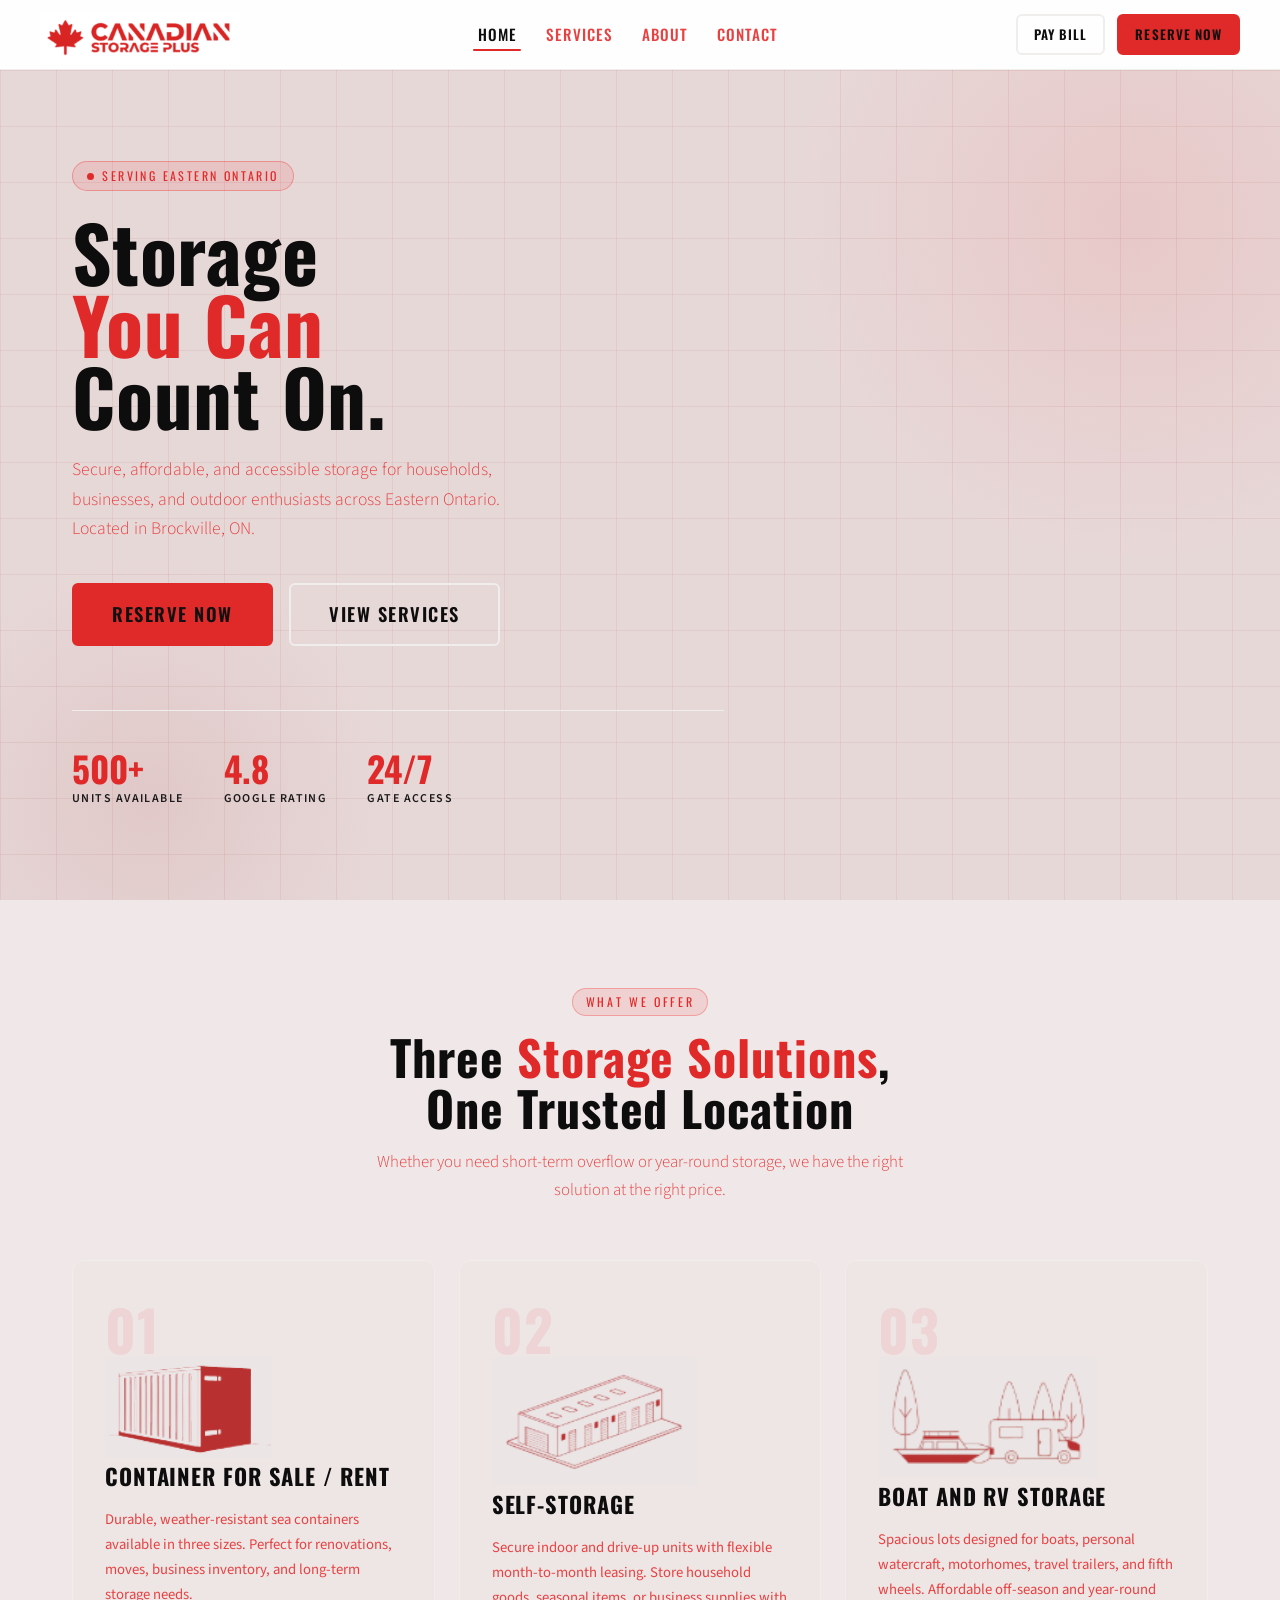
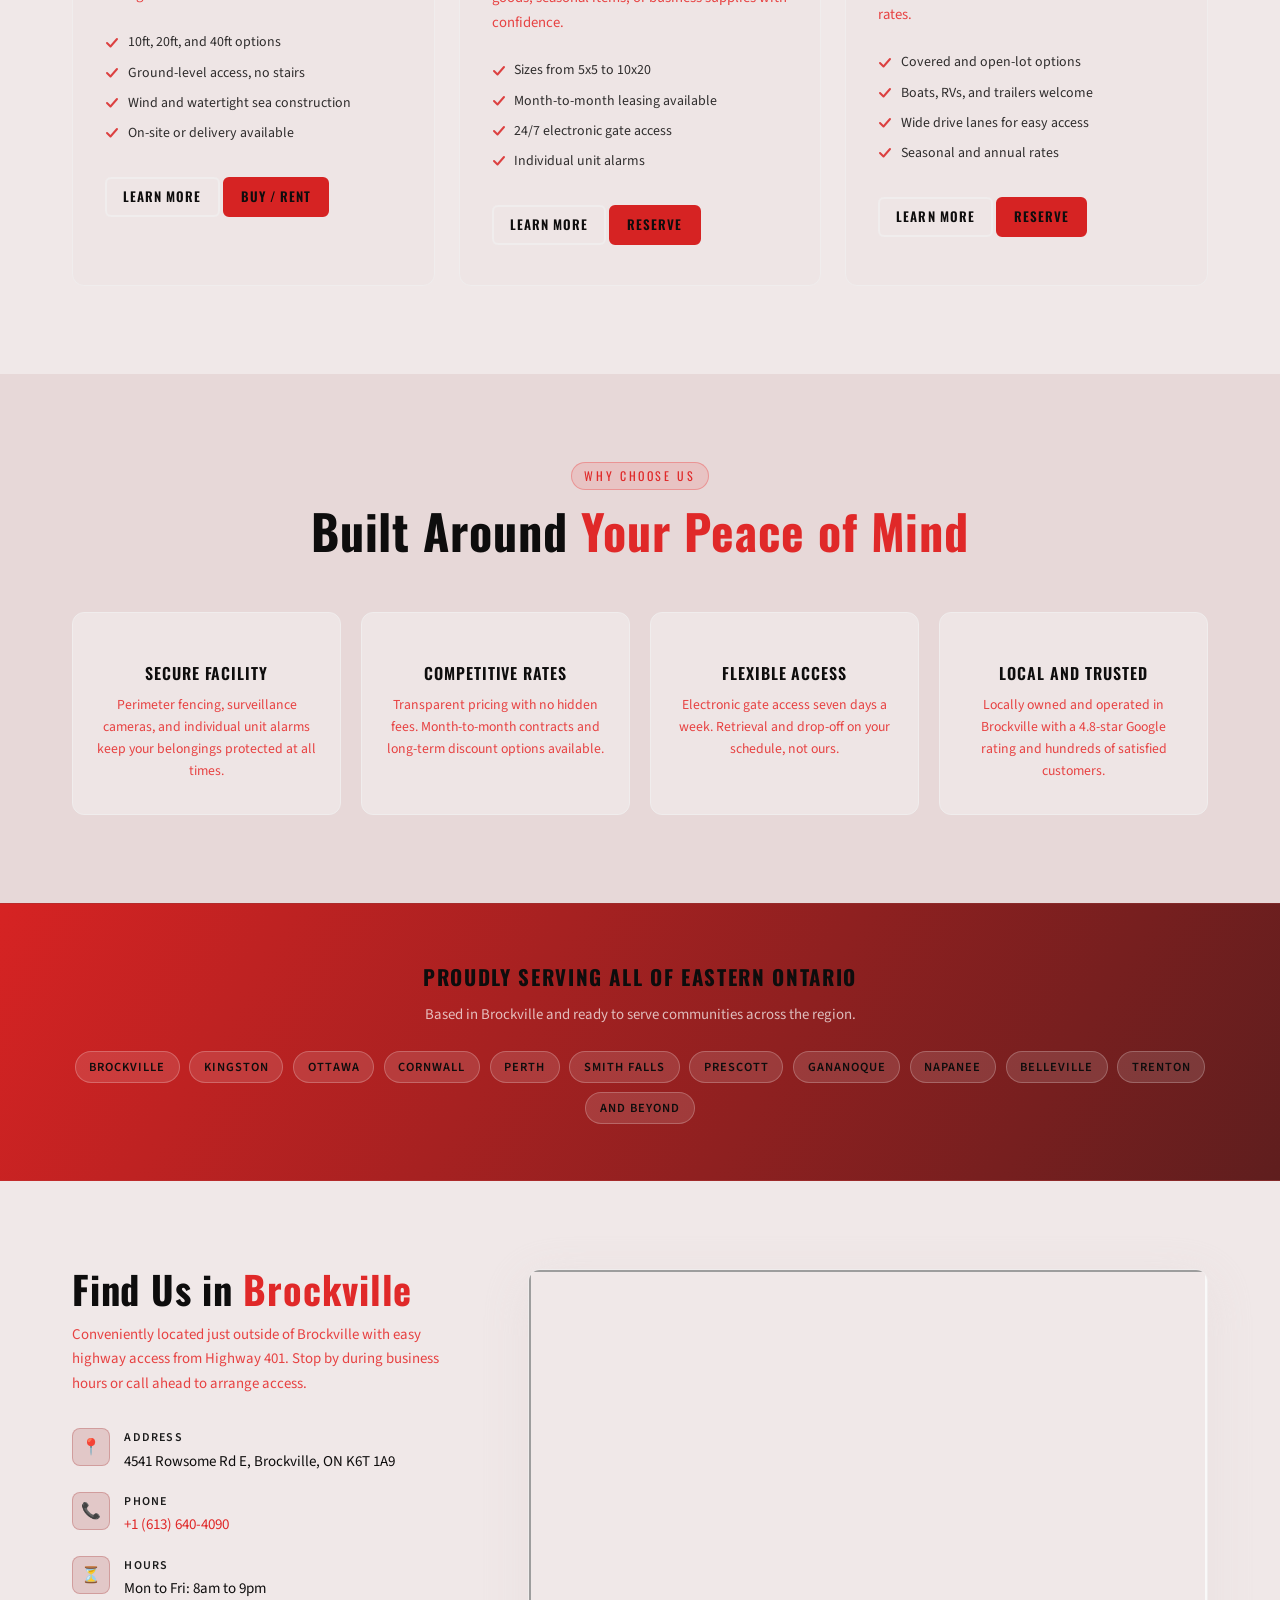
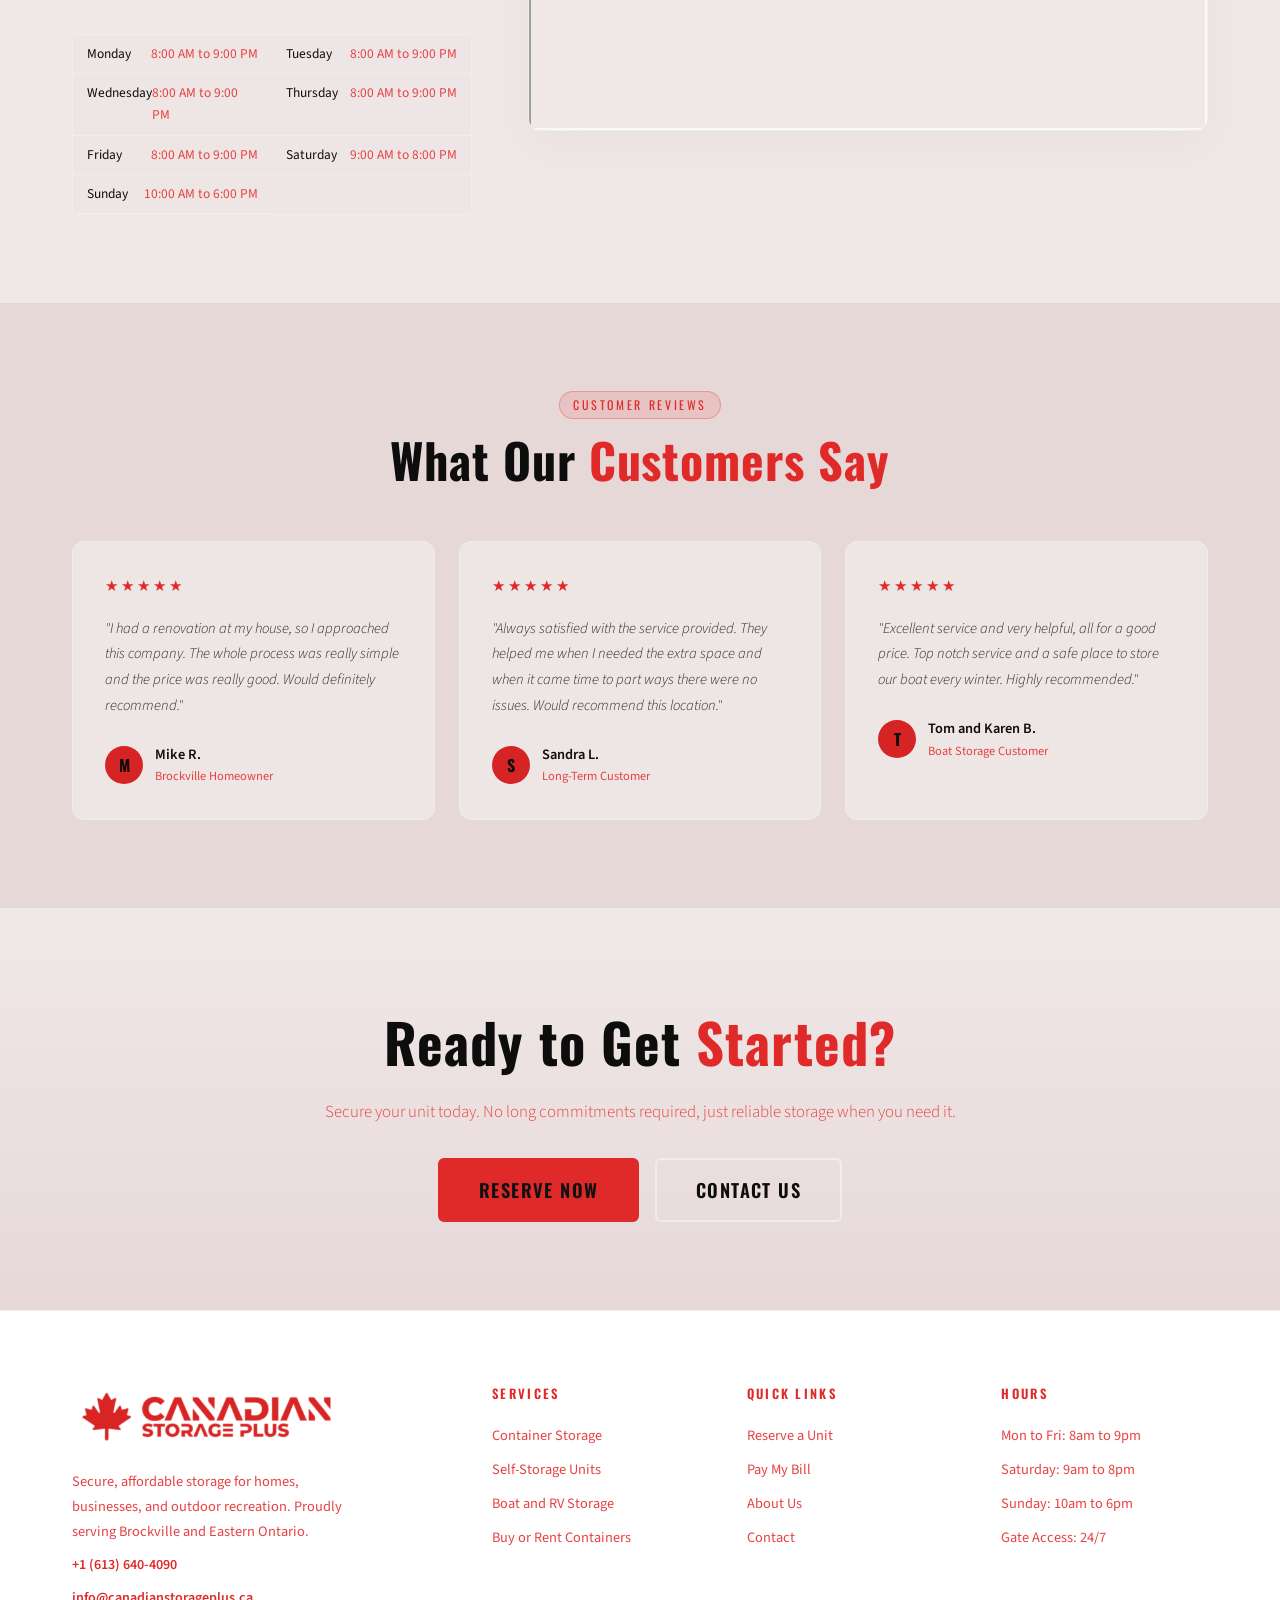
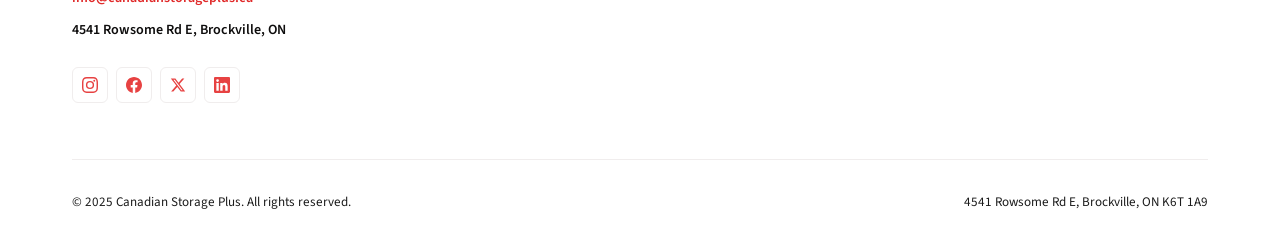
==== commit beae94b5: "Update - Colors, Keyword edit" ====
--- a/index.html
+++ b/index.html
@@ -98,11 +98,11 @@
             <div class="service-card__num">01</div>
             <img src="../assets/container.png" alt="Container For Sale / Rent">
             <h3>Container For Sale / Rent</h3>
-            <p>Durable, weather-resistant steel containers available in three sizes. Perfect for renovations, moves, business inventory, and long-term storage needs.</p>
+            <p>Durable, weather-resistant sea containers available in three sizes. Perfect for renovations, moves, business inventory, and long-term storage needs.</p>
             <ul class="service-card__features">
               <li>10ft, 20ft, and 40ft options</li>
               <li>Ground-level access, no stairs</li>
-              <li>Wind and watertight steel construction</li>
+              <li>Wind and watertight sea construction</li>
               <li>On-site or delivery available</li>
             </ul>
             <a href="./services#containers" class="btn btn--outline btn--sm">Learn More</a>
--- a/styles.css
+++ b/styles.css
@@ -1572,8 +1572,8 @@
   user-select: none;
 }
 .filter-option:hover {
-  background: rgba(240,146,10,0.06);
-  border-color: rgba(240,146,10,0.15);
+  background: rgba(240, 10, 10, 0.06);
+  border-color: rgba(245, 12, 12, 0.15);
 }
 .filter-option input[type="checkbox"] {
   width: 16px;
@@ -1698,8 +1698,8 @@
   display: inline-flex;
   align-items: center;
   gap: 0.4rem;
-  background: rgba(240,146,10,0.12);
-  border: 1px solid rgba(240,146,10,0.3);
+  background: rgba(240, 10, 10, 0.12);
+  border: 1px solid rgba(240, 10, 10, 0.3);
   border-radius: 50px;
   padding: 0.22rem 0.65rem;
   font-size: 0.77rem;
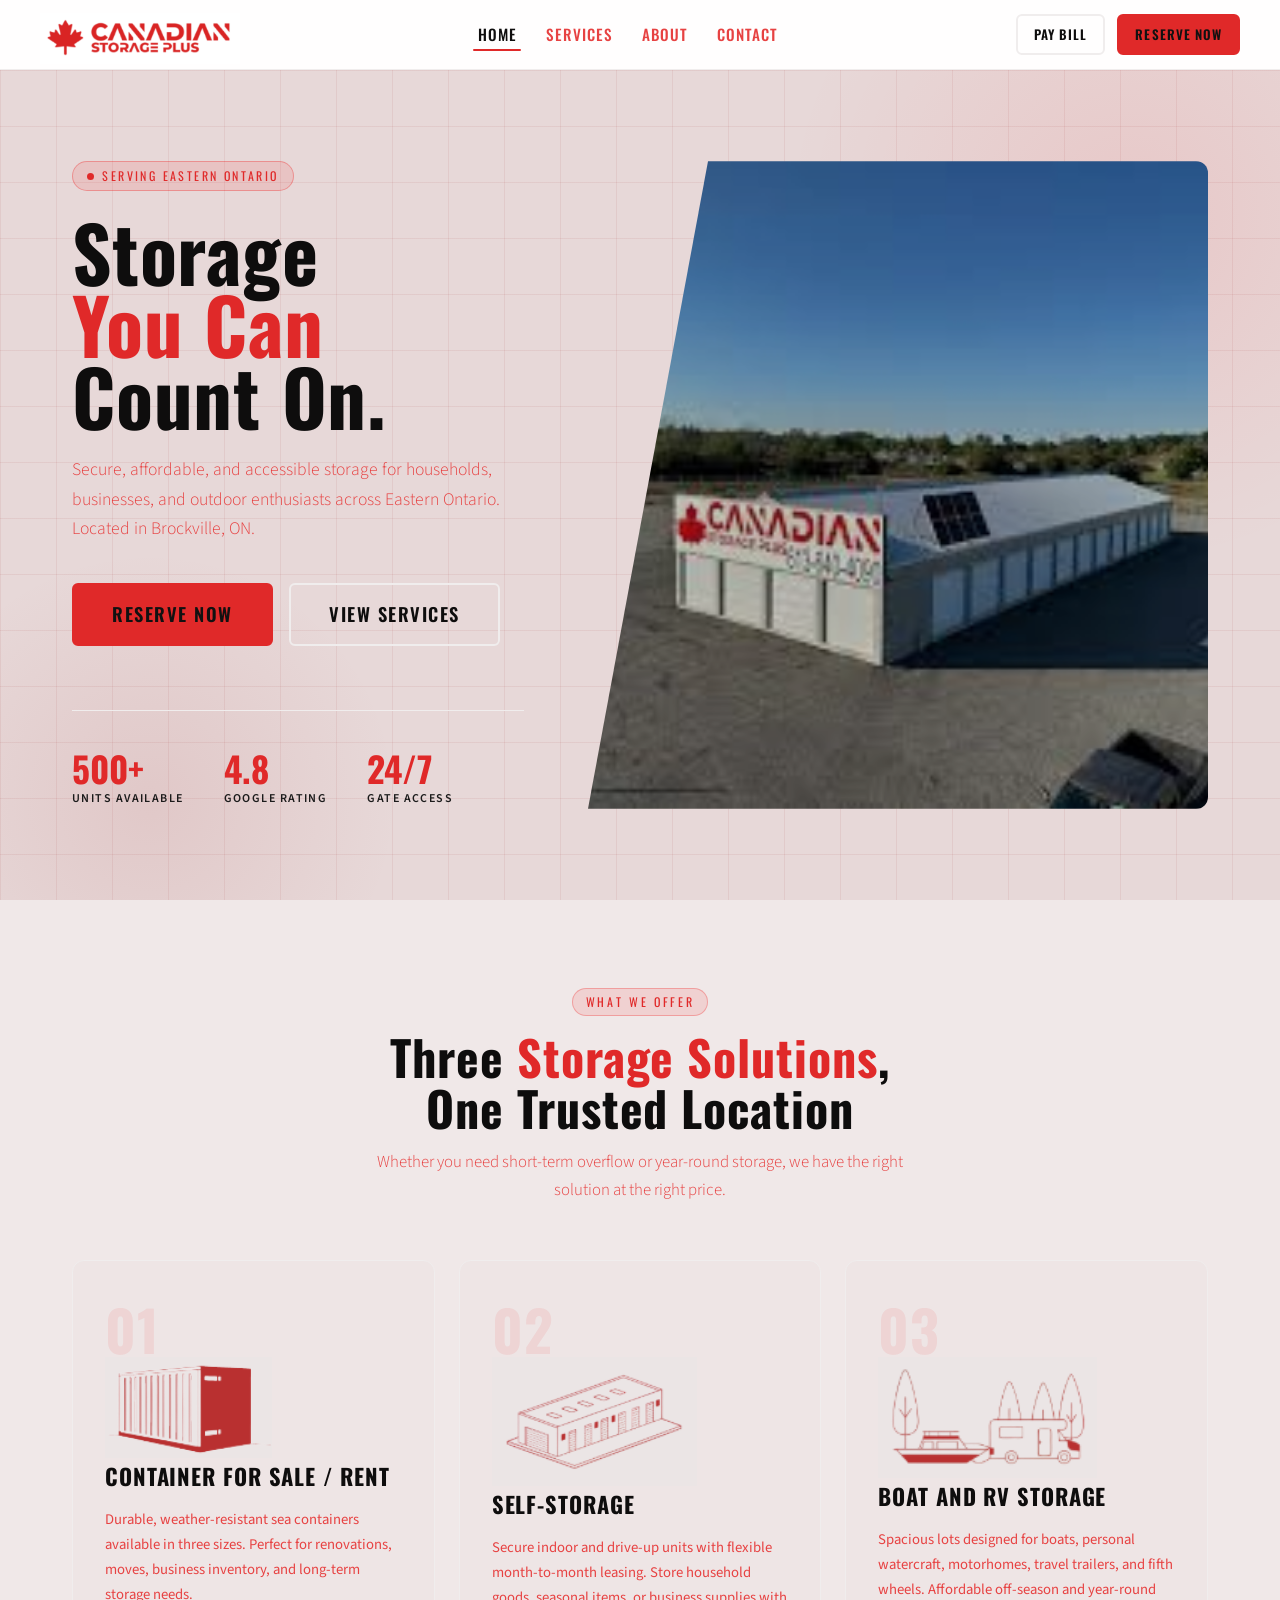
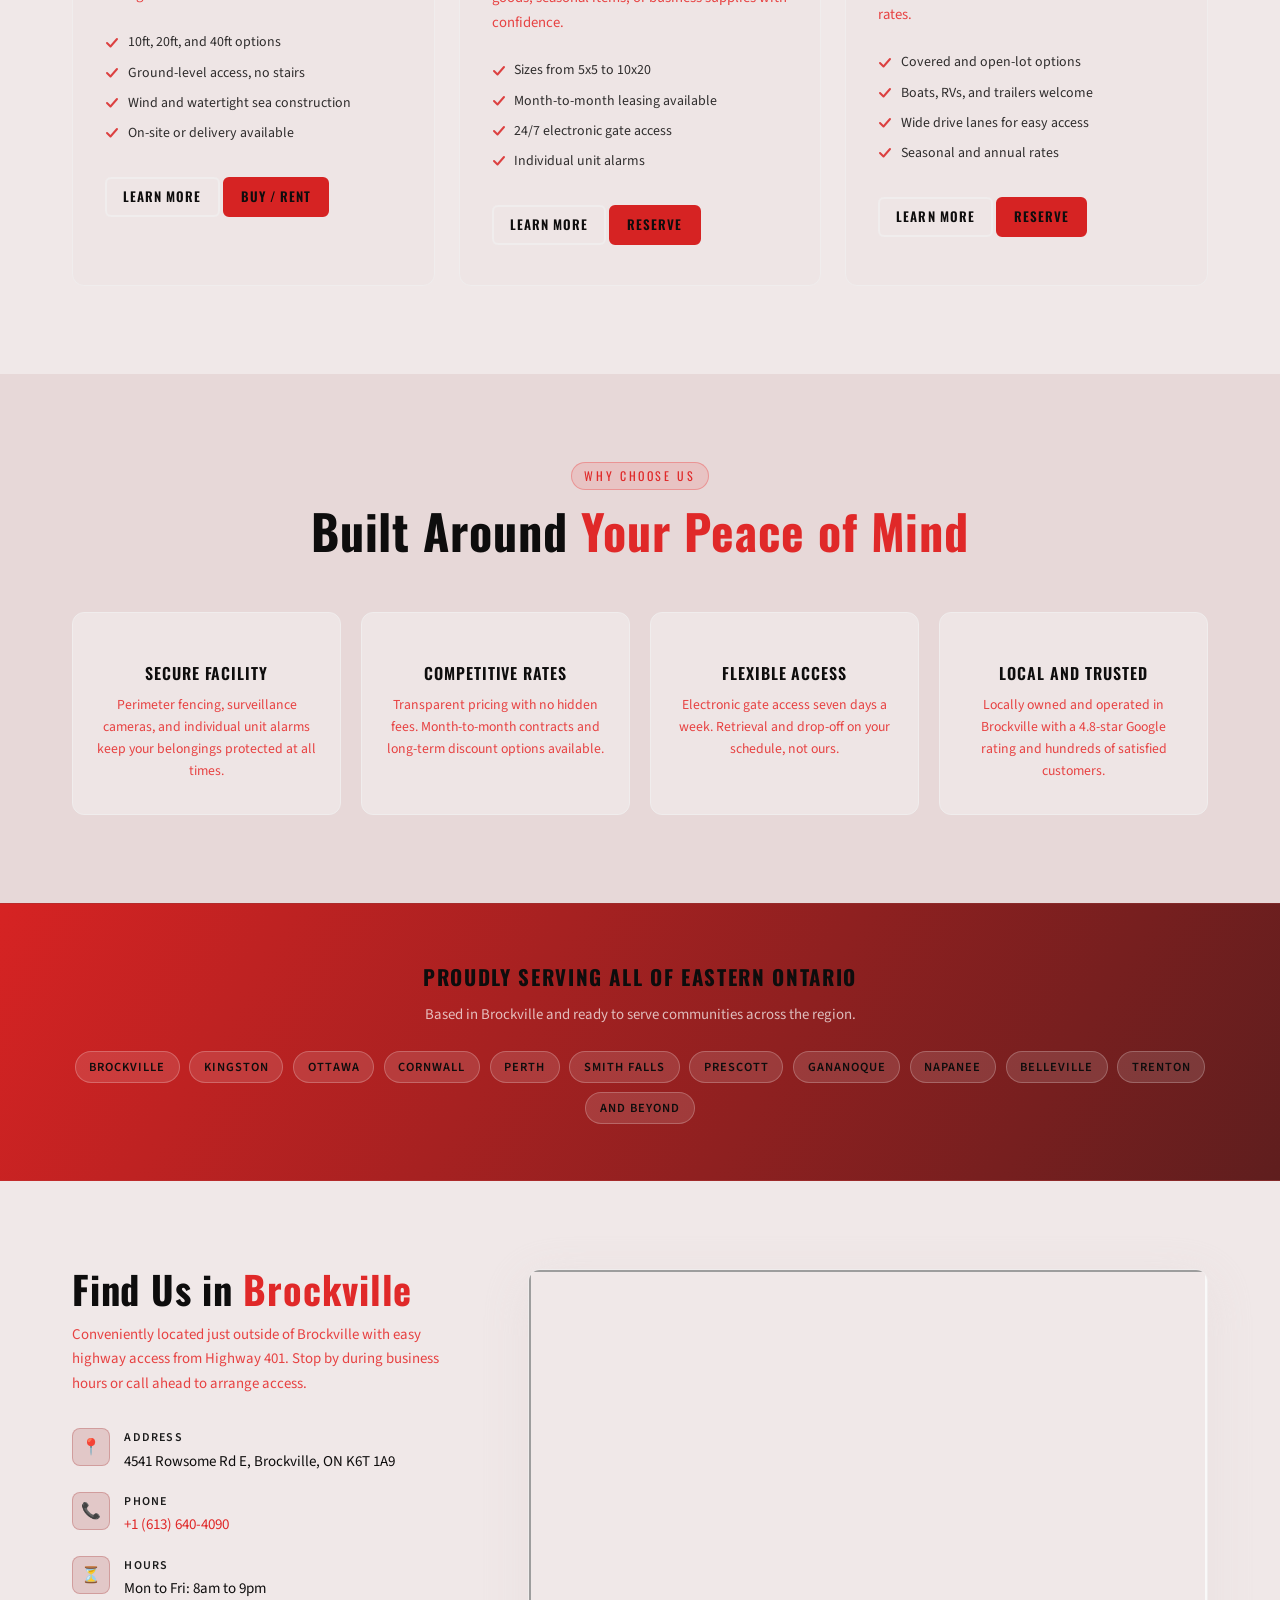
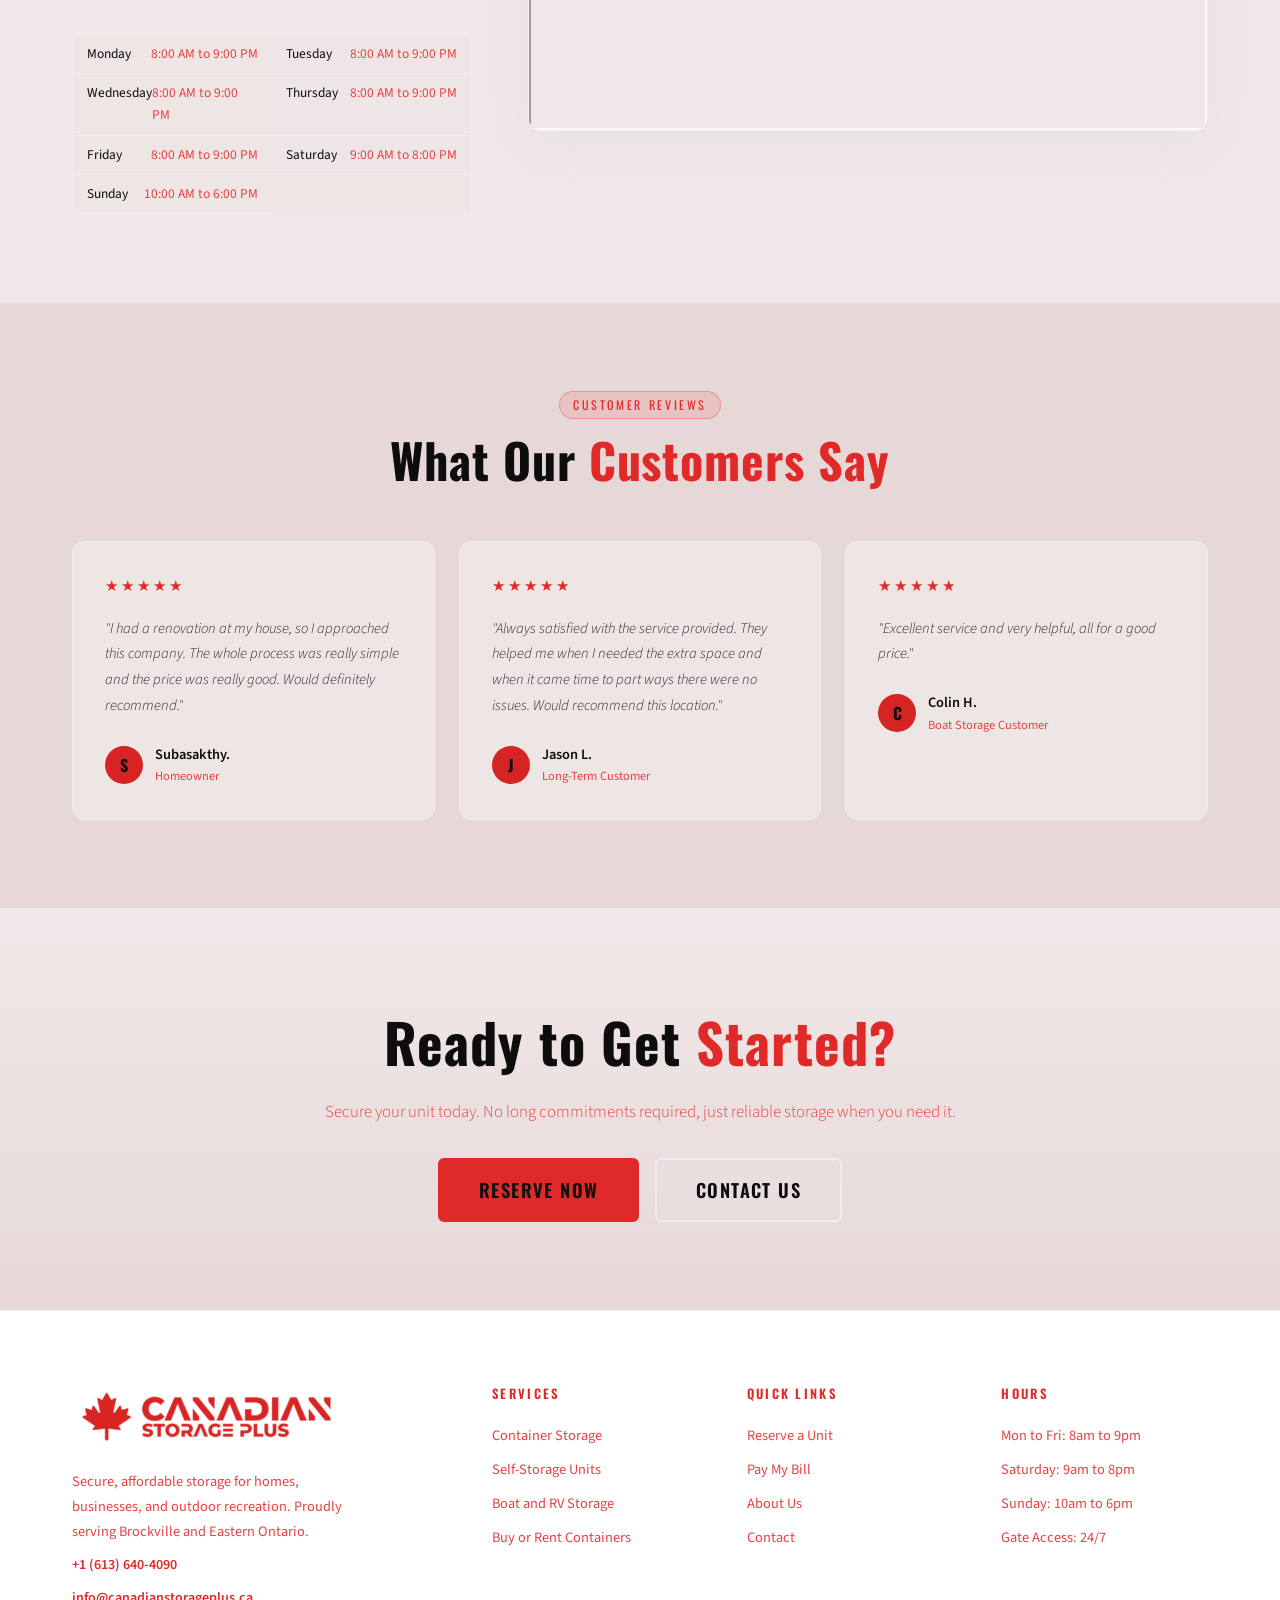
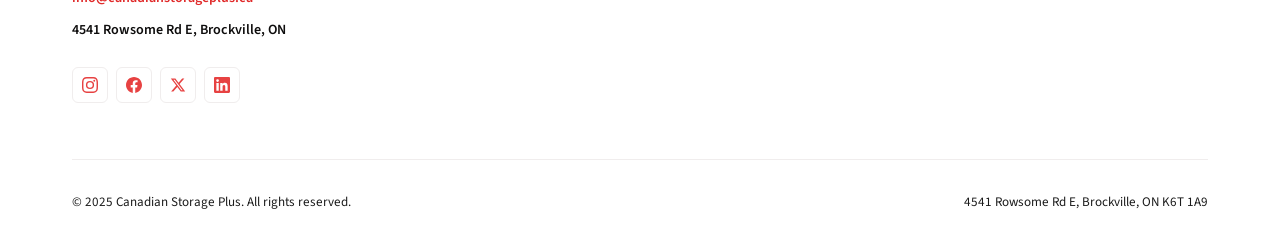
==== commit d42de540: "Added assets, self and boat storage pages, updated styling and navigation" ====
--- a/index.html
+++ b/index.html
@@ -7,6 +7,64 @@
     <meta name="description" content="Secure container, self-storage, and boat and RV storage in Brockville, Ontario. Serving Eastern Ontario with affordable, reliable storage solutions.">
     <link rel="stylesheet" href="styles.css">
     <link rel="icon" type="image/png" href="../assets/csp-icon.png">
+
+    <script type="application/ld+json">
+      {
+        "@context": "http://schema.org",
+        "@type": "LocalBusiness",
+        "name": "Canadian Storage Plus",
+        "logo": "https://canadianstorageplus.ca/wp-content/uploads/2023/07/final.logo-removebg-preview-2.png",
+        "telephone": "(613)-640-4090",
+        "email": "info@canadianstorageplus.ca",
+        "address": {
+          "@type": "PostalAddress",
+          "streetAddress": "4541 Rowsome Rd E",
+          "addressLocality": "Brockville",
+          "addressRegion": "ON",
+          "postalCode": "K6T 1A9",
+          "addressCountry": "Canada"
+        },
+        "url": "https://canadianstorageplus.ca",
+        "sameAs": [
+          "https://www.facebook.com/people/Canadian-Storage-Plus/61550598362220/",
+          "https://www.instagram.com/canadianstorageplus/",
+          "https://x.com/StoragePlusCA",
+          "https://www.linkedin.com/company/canadian-storage-plus/posts/?feedView=all"
+        ],
+        "openingHoursSpecification": [
+          {
+            "@type": "OpeningHoursSpecification",
+            "dayOfWeek": [
+              "Monday",
+              "Tuesday",
+              "Wednesday",
+              "Thursday",
+              "Friday"
+            ],
+            "opens": "08:00",
+            "closes": "21:00"
+          },
+          {
+            "@type": "OpeningHoursSpecification",
+            "dayOfWeek": [
+              "Saturday"
+            ],
+            "opens": "09:00",
+            "closes": "20:00"
+          },
+          {
+            "@type": "OpeningHoursSpecification",
+            "dayOfWeek": [
+              "Sunday"
+            ],
+            "opens": "10:00",
+            "closes": "18:00"
+          }
+        ],
+        "description": "Secure container, self-storage, and boat and RV storage in Brockville, Ontario. Serving Eastern Ontario with affordable, reliable storage solutions."
+      }
+    </script>
+
   <body class="page-top">
 
     <!-- NAVBAR -->
@@ -80,7 +138,17 @@
           </div>
         </div>
 
-        
+        <div class="hero__image-panel">
+          <div class="hero__image-wrap">
+            <img
+              src="/assets/image.jpg"
+              alt="Rows of secure storage units at Canadian Storage Plus in Brockville Ontario"
+              class="hero__image"
+              loading="eager"
+            >
+            <!-- Amber accent bar that rides the diagonal edge -->
+            <div class="hero__image-accent"></div>
+          </div>
       </div>
     </section>
 
@@ -120,7 +188,7 @@
               <li>24/7 electronic gate access</li>
               <li>Individual unit alarms</li>
             </ul>
-            <a href="./services#self-storage" class="btn btn--outline btn--sm">Learn More</a>
+            <a href="./self-storage" class="btn btn--outline btn--sm">Learn More</a>
             <a href="https://www.smdservers.net/SLWebSiteTemplate_V2/ReserveMoveIn.aspx?sCorpCode=Iiux7kWNhcp%2fctygtxWSiw%3d%3d&sLocationCode=F3e81MY3f4IcaovtqM7F3w%3d%3d&1=1" class="btn btn--steel btn--sm">Reserve</a>
 
           </div>
@@ -136,7 +204,7 @@
               <li>Wide drive lanes for easy access</li>
               <li>Seasonal and annual rates</li>
             </ul>
-            <a href="./services#boat-rv" class="btn btn--outline btn--sm">Learn More</a>
+            <a href="./boat-rv-storage" class="btn btn--outline btn--sm">Learn More</a>
             <a href="https://www.smdservers.net/SLWebSiteTemplate_V2/ReserveMoveIn.aspx?sCorpCode=Iiux7kWNhcp%2fctygtxWSiw%3d%3d&sLocationCode=F3e81MY3f4IcaovtqM7F3w%3d%3d&1=1" class="btn btn--steel btn--sm">Reserve</a>
           </div>
         </div>
@@ -273,10 +341,10 @@
             <div class="testimonial__stars">&#9733;&#9733;&#9733;&#9733;&#9733;</div>
             <blockquote>"I had a renovation at my house, so I approached this company. The whole process was really simple and the price was really good. Would definitely recommend."</blockquote>
             <div class="testimonial__author">
-              <div class="avatar">M</div>
+              <div class="avatar">S</div>
               <div>
-                <div class="name">Mike R.</div>
-                <div class="role">Brockville Homeowner</div>
+                <div class="name">Subasakthy.</div>
+                <div class="role">Homeowner</div>
               </div>
             </div>
           </div>
@@ -284,20 +352,20 @@
             <div class="testimonial__stars">&#9733;&#9733;&#9733;&#9733;&#9733;</div>
             <blockquote>"Always satisfied with the service provided. They helped me when I needed the extra space and when it came time to part ways there were no issues. Would recommend this location."</blockquote>
             <div class="testimonial__author">
-              <div class="avatar">S</div>
+              <div class="avatar">J</div>
               <div>
-                <div class="name">Sandra L.</div>
+                <div class="name">Jason L.</div>
                 <div class="role">Long-Term Customer</div>
               </div>
             </div>
           </div>
           <div class="testimonial reveal delay-3">
             <div class="testimonial__stars">&#9733;&#9733;&#9733;&#9733;&#9733;</div>
-            <blockquote>"Excellent service and very helpful, all for a good price. Top notch service and a safe place to store our boat every winter. Highly recommended."</blockquote>
+            <blockquote>"Excellent service and very helpful, all for a good price."</blockquote>
             <div class="testimonial__author">
-              <div class="avatar">T</div>
+              <div class="avatar">C</div>
               <div>
-                <div class="name">Tom and Karen B.</div>
+                <div class="name">Colin H.</div>
                 <div class="role">Boat Storage Customer</div>
               </div>
             </div>
--- a/styles.css
+++ b/styles.css
@@ -615,6 +615,66 @@
 }
 .hero__card-text p { font-size: 0.84rem; color: var(--c-muted); }
 
+
+/* Override hero grid to give the image panel more room */
+.hero__inner {
+  grid-template-columns: 2fr 620px;
+}
+ 
+/* Outer wrapper — fills the right column and overflows
+   the hero's top/bottom padding so the image bleeds edge to edge */
+.hero__image-panel {
+  position: relative;
+  height: 100%;
+  min-height: 540px;
+  align-self: stretch;
+  display: flex;
+  align-items: stretch;
+}
+ 
+/* The clip-path wrapper that creates the diagonal cut.
+   polygon: top-left, top-right, bottom-right, bottom-left
+   The left edge is shifted inward at the top (120px) and
+   back to 0 at the bottom, creating the left-leaning diagonal. */
+.hero__image-wrap {
+  position: relative;
+  width: 100%;
+  overflow: hidden;
+  clip-path: polygon(120px 0%, 100% 0%, 100% 100%, 0% 100%);
+  border-radius: 0 var(--r-lg) var(--r-lg) 0;
+}
+ 
+.hero__image {
+  width: 100%;
+  height: 100%;
+  min-height: 540px;
+  object-fit: cover;
+  object-position: center;
+  display: block;
+  /* Subtle dark overlay so the image doesn't fight the text */
+  filter: brightness(0.78) saturate(0.85);
+  transition: filter 0.4s ease, transform 0.6s ease;
+}
+ 
+.hero__image-panel:hover .hero__image {
+  filter: brightness(0.88) saturate(0.95);
+  transform: scale(1.03);
+}
+ 
+/* Amber accent bar that sits right on the diagonal cut edge */
+.hero__image-accent {
+  position: absolute;
+  top: 0;
+  bottom: 0;
+  left: 4px;        /* 4px left of the clip edge so it rides the seam */
+  width: 5px;
+  background: var(--c-amber);
+  transform-origin: top left;
+  transform: skewX(-12.5deg);
+  pointer-events: none;
+}
+ 
+
 @keyframes fadeUp {
   from { opacity: 0; transform: translateY(20px); }
   to   { opacity: 1; transform: translateY(0); }
@@ -1262,6 +1322,57 @@
 /* =====================================================
    CONTACT: FAQ accordion
    ===================================================== */
+.faq-list { display: flex; flex-direction: column; gap: 0.75rem; margin-top: 3rem; }
+.faq-item {
+  background: var(--c-raised);
+  border: 1px solid var(--c-border);
+  border-radius: var(--r);
+  overflow: hidden;
+  transition: border-color var(--ease);
+}
+.faq-item.open { border-color: var(--c-amber); }
+.faq-q {
+  width: 100%;
+  display: flex;
+  align-items: center;
+  justify-content: space-between;
+  gap: 1rem;
+  padding: 1.1rem 1.5rem;
+  background: none;
+  border: none;
+  color: var(--c-white);
+  font-family: var(--font-head);
+  font-weight: 600;
+  font-size: 1.05rem;
+  letter-spacing: 0.03em;
+  text-align: left;
+  cursor: pointer;
+  transition: color var(--ease);
+}
+.faq-q:hover { color: var(--c-amber); }
+.faq-q .arrow {
+  width: 22px; height: 22px;
+  border: 1px solid var(--c-border);
+  border-radius: 50%;
+  display: grid;
+  place-items: center;
+  flex-shrink: 0;
+  transition: transform var(--ease), border-color var(--ease);
+  font-size: 0.75rem;
+}
+.faq-item.open .faq-q .arrow { transform: rotate(180deg); border-color: var(--c-amber); color: var(--c-amber); }
+.faq-a {
+  max-height: 0;
+  overflow: hidden;
+  transition: max-height 0.4s ease, padding var(--ease);
+}
+.faq-item.open .faq-a { max-height: 300px; }
+.faq-a__inner {
+  padding: 0 1.5rem 1.25rem;
+  font-size: 0.92rem;
+  color: var(--c-muted);
+  line-height: 1.75;
+}
 /* ── Contact Layout ─────────────────────────────────── */
 .contact-layout {
   display: grid;
@@ -1738,7 +1849,7 @@
 }
 .container-card:hover {
   transform: translateY(-5px);
-  border-color: rgba(240,146,10,0.4);
+  border-color: rgba(240, 10, 10, 0.4);
   box-shadow: 0 12px 36px rgba(0,0,0,0.45);
 }
 .container-card.hidden { display: none; }
@@ -1805,7 +1916,7 @@
 .badge--type {
   background: rgba(240, 10, 10, 0.18);
   color: var(--c-amber);
-  border: 1px solid rgba(240,146,10,0.35);
+  border: 1px solid rgba(240, 10, 10, 0.35);
 }
 .container-card__avail {
   position: absolute;
@@ -1819,7 +1930,7 @@
 }
 .container-card__avail.low {
   background: var(--c-amber);
-  box-shadow: 0 0 0 3px rgba(240,146,10,0.2);
+  box-shadow: 0 0 0 3px rgba(240, 10, 10, 0.2);
 }
  
 /* Card body */
@@ -2031,6 +2142,294 @@
  
 /* Prevent body scroll when modal open */
 body.modal-open { overflow: hidden; }
+
+/* =====================================================
+   SELF-STORAGE + BOAT/RV DETAIL PAGES
+   ===================================================== */
+ 
+/* Intro split: icon visual + text */
+.unit-intro {
+  display: grid;
+  grid-template-columns: 1fr 1.1fr;
+  gap: 4rem;
+  align-items: center;
+  padding: 5.5rem 0;
+}
+.unit-intro__visual {
+  background: var(--c-raised);
+  border: 1px solid var(--c-border);
+  border-radius: var(--r-lg);
+  padding: 3.5rem 2rem;
+  text-align: center;
+  position: relative;
+  overflow: hidden;
+}
+.unit-intro__visual::before {
+  content: '';
+  position: absolute;
+  inset: 0;
+  background-image:
+    linear-gradient(rgba(59,110,168,0.06) 1px, transparent 1px),
+    linear-gradient(90deg, rgba(59,110,168,0.06) 1px, transparent 1px);
+  background-size: 32px 32px;
+}
+.unit-intro__visual-icon {
+  position: relative;
+  z-index: 2;
+  font-size: 5.5rem;
+  line-height: 1;
+  margin-bottom: 1.25rem;
+}
+.unit-intro__visual-title {
+  position: relative;
+  z-index: 2;
+  font-family: var(--font-head);
+  font-weight: 700;
+  font-size: 1.4rem;
+  letter-spacing: 0.06em;
+  text-transform: uppercase;
+  color: var(--c-white);
+}
+.unit-intro__visual-sub {
+  position: relative;
+  z-index: 2;
+  font-size: 0.85rem;
+  color: var(--c-muted);
+  margin-top: 0.35rem;
+}
+.unit-intro__text h2 {
+  font-family: var(--font-head);
+  font-weight: 700;
+  font-size: clamp(1.8rem, 3vw, 2.5rem);
+  letter-spacing: 0.02em;
+  color: var(--c-white);
+  line-height: 1.05;
+  margin-bottom: 1rem;
+}
+.unit-intro__text h2 span { color: var(--c-amber); }
+.unit-intro__text p {
+  font-size: 0.95rem;
+  color: var(--c-muted);
+  line-height: 1.78;
+  margin-bottom: 1rem;
+}
+.unit-intro__bullets {
+  display: flex;
+  flex-direction: column;
+  gap: 0.55rem;
+  margin: 1.5rem 0 2rem;
+}
+.unit-intro__bullets li {
+  display: flex;
+  align-items: center;
+  gap: 0.65rem;
+  font-size: 0.92rem;
+  color: var(--c-white);
+  opacity: 0.9;
+}
+.unit-intro__bullets li::before {
+  content: '';
+  width: 15px; height: 15px;
+  background: url("data:image/svg+xml,%3Csvg viewBox='0 0 14 14' xmlns='http://www.w3.org/2000/svg'%3E%3Cpath d='M2 7l3.5 3.5L12 3' stroke='%23b40404' stroke-width='2' fill='none' stroke-linecap='round' stroke-linejoin='round'/%3E%3C/svg%3E") center/contain no-repeat;
+  flex-shrink: 0;
+}
+ 
+/* Size cards grid */
+.size-cards-grid {
+  display: grid;
+  grid-template-columns: repeat(3, 1fr);
+  gap: 1.5rem;
+  margin-top: 3.5rem;
+}
+.size-card {
+  background: var(--c-surface);
+  border: 1px solid var(--c-border);
+  border-radius: var(--r-lg);
+  overflow: hidden;
+  display: flex;
+  flex-direction: column;
+  transition: transform var(--ease), border-color var(--ease), box-shadow var(--ease);
+}
+.size-card:hover {
+  transform: translateY(-6px);
+  border-color: rgba(240, 10, 10, 0.45);
+  box-shadow: 0 16px 40px rgba(0,0,0,0.45);
+}
+.size-card.featured {
+  border-color: var(--c-amber);
+  box-shadow: 0 0 30px rgba(240, 10, 10, 0.1);
+}
+ 
+/* Visual banner at top of card */
+.size-card__banner {
+  position: relative;
+  height: 140px;
+  background: var(--c-raised);
+  display: flex;
+  align-items: center;
+  justify-content: center;
+  overflow: hidden;
+  border-bottom: 1px solid var(--c-border);
+}
+.size-card__banner::before {
+  content: '';
+  position: absolute;
+  inset: 0;
+  background-image:
+    linear-gradient(rgba(59,110,168,0.07) 1px, transparent 1px),
+    linear-gradient(90deg, rgba(59,110,168,0.07) 1px, transparent 1px);
+  background-size: 26px 26px;
+}
+.size-card__emoji {
+  font-size: 3rem;
+  position: relative;
+  z-index: 2;
+  filter: drop-shadow(0 4px 10px rgba(0,0,0,0.5));
+}
+.size-card__popular {
+  position: absolute;
+  top: 0.7rem; right: -1.6rem;
+  background: var(--c-amber);
+  color: #111;
+  font-family: var(--font-head);
+  font-size: 0.62rem;
+  font-weight: 700;
+  letter-spacing: 0.1em;
+  text-transform: uppercase;
+  padding: 0.2rem 2rem;
+  transform: rotate(35deg);
+}
+ 
+/* Card body */
+.size-card__body {
+  padding: 1.5rem 1.6rem;
+  flex: 1;
+  display: flex;
+  flex-direction: column;
+}
+.size-card__dims {
+  font-family: var(--font-head);
+  font-weight: 700;
+  font-size: 1.7rem;
+  letter-spacing: 0.04em;
+  color: var(--c-amber);
+  line-height: 1;
+  margin-bottom: 0.2rem;
+}
+.size-card__sqft {
+  font-size: 0.78rem;
+  font-weight: 600;
+  letter-spacing: 0.1em;
+  text-transform: uppercase;
+  color: var(--c-muted);
+  margin-bottom: 1rem;
+}
+.size-card__desc {
+  font-size: 0.9rem;
+  color: var(--c-muted);
+  line-height: 1.7;
+  margin-bottom: 1.25rem;
+  flex: 1;
+}
+.size-card__divider {
+  height: 1px;
+  background: var(--c-border);
+  margin-bottom: 1.25rem;
+}
+.size-card__use-label {
+  font-family: var(--font-head);
+  font-size: 0.72rem;
+  font-weight: 600;
+  letter-spacing: 0.15em;
+  text-transform: uppercase;
+  color: var(--c-amber);
+  margin-bottom: 0.65rem;
+}
+.size-card__uses {
+  display: flex;
+  flex-direction: column;
+  gap: 0.4rem;
+  margin-bottom: 1.5rem;
+}
+.size-card__uses li {
+  display: flex;
+  align-items: center;
+  gap: 0.55rem;
+  font-size: 0.85rem;
+  color: var(--c-white);
+  opacity: 0.88;
+}
+.size-card__uses li::before {
+  content: '';
+  width: 13px; height: 13px;
+  background: url("data:image/svg+xml,%3Csvg viewBox='0 0 14 14' xmlns='http://www.w3.org/2000/svg'%3E%3Cpath d='M2 7l3.5 3.5L12 3' stroke='%23b40404' stroke-width='2' fill='none' stroke-linecap='round' stroke-linejoin='round'/%3E%3C/svg%3E") center/contain no-repeat;
+  flex-shrink: 0;
+}
+ 
+/* Specs row inside card */
+.size-card__specs {
+  display: grid;
+  grid-template-columns: 1fr 1fr;
+  gap: 0.5rem;
+  margin-bottom: 1.5rem;
+}
+.size-card__spec {
+  background: var(--c-raised);
+  border: 1px solid var(--c-border);
+  border-radius: var(--r);
+  padding: 0.5rem 0.7rem;
+}
+.size-card__spec .spec-lbl {
+  font-size: 0.67rem;
+  font-weight: 600;
+  letter-spacing: 0.1em;
+  text-transform: uppercase;
+  color: var(--c-muted);
+  margin-bottom: 0.15rem;
+}
+.size-card__spec .spec-val {
+  font-size: 0.85rem;
+  font-weight: 600;
+  color: var(--c-white);
+}
+ 
+/* Compare table */
+.compare-table {
+  width: 100%;
+  border-collapse: collapse;
+  margin-top: 3.5rem;
+  font-size: 0.9rem;
+}
+.compare-table th {
+  font-family: var(--font-head);
+  font-weight: 600;
+  font-size: 0.8rem;
+  letter-spacing: 0.12em;
+  text-transform: uppercase;
+  color: var(--c-amber);
+  padding: 0.85rem 1.2rem;
+  border-bottom: 2px solid var(--c-border);
+  text-align: left;
+  background: var(--c-raised);
+}
+.compare-table td {
+  padding: 0.85rem 1.2rem;
+  border-bottom: 1px solid var(--c-border);
+  color: var(--c-muted);
+  vertical-align: top;
+}
+.compare-table tr:last-child td { border-bottom: none; }
+.compare-table tr:hover td { background: rgba(255,255,255,0.02); }
+.compare-table td:first-child {
+  font-family: var(--font-head);
+  font-weight: 600;
+  font-size: 1rem;
+  color: var(--c-white);
+  white-space: nowrap;
+}
+.compare-table td strong { color: var(--c-white); font-weight: 600; }
+
+.faq-strip {max-width: 780px; margin: 0 auto;}
  
 /* ── Catalogue responsive ─────────────────────────── */
 @media (max-width: 900px) {
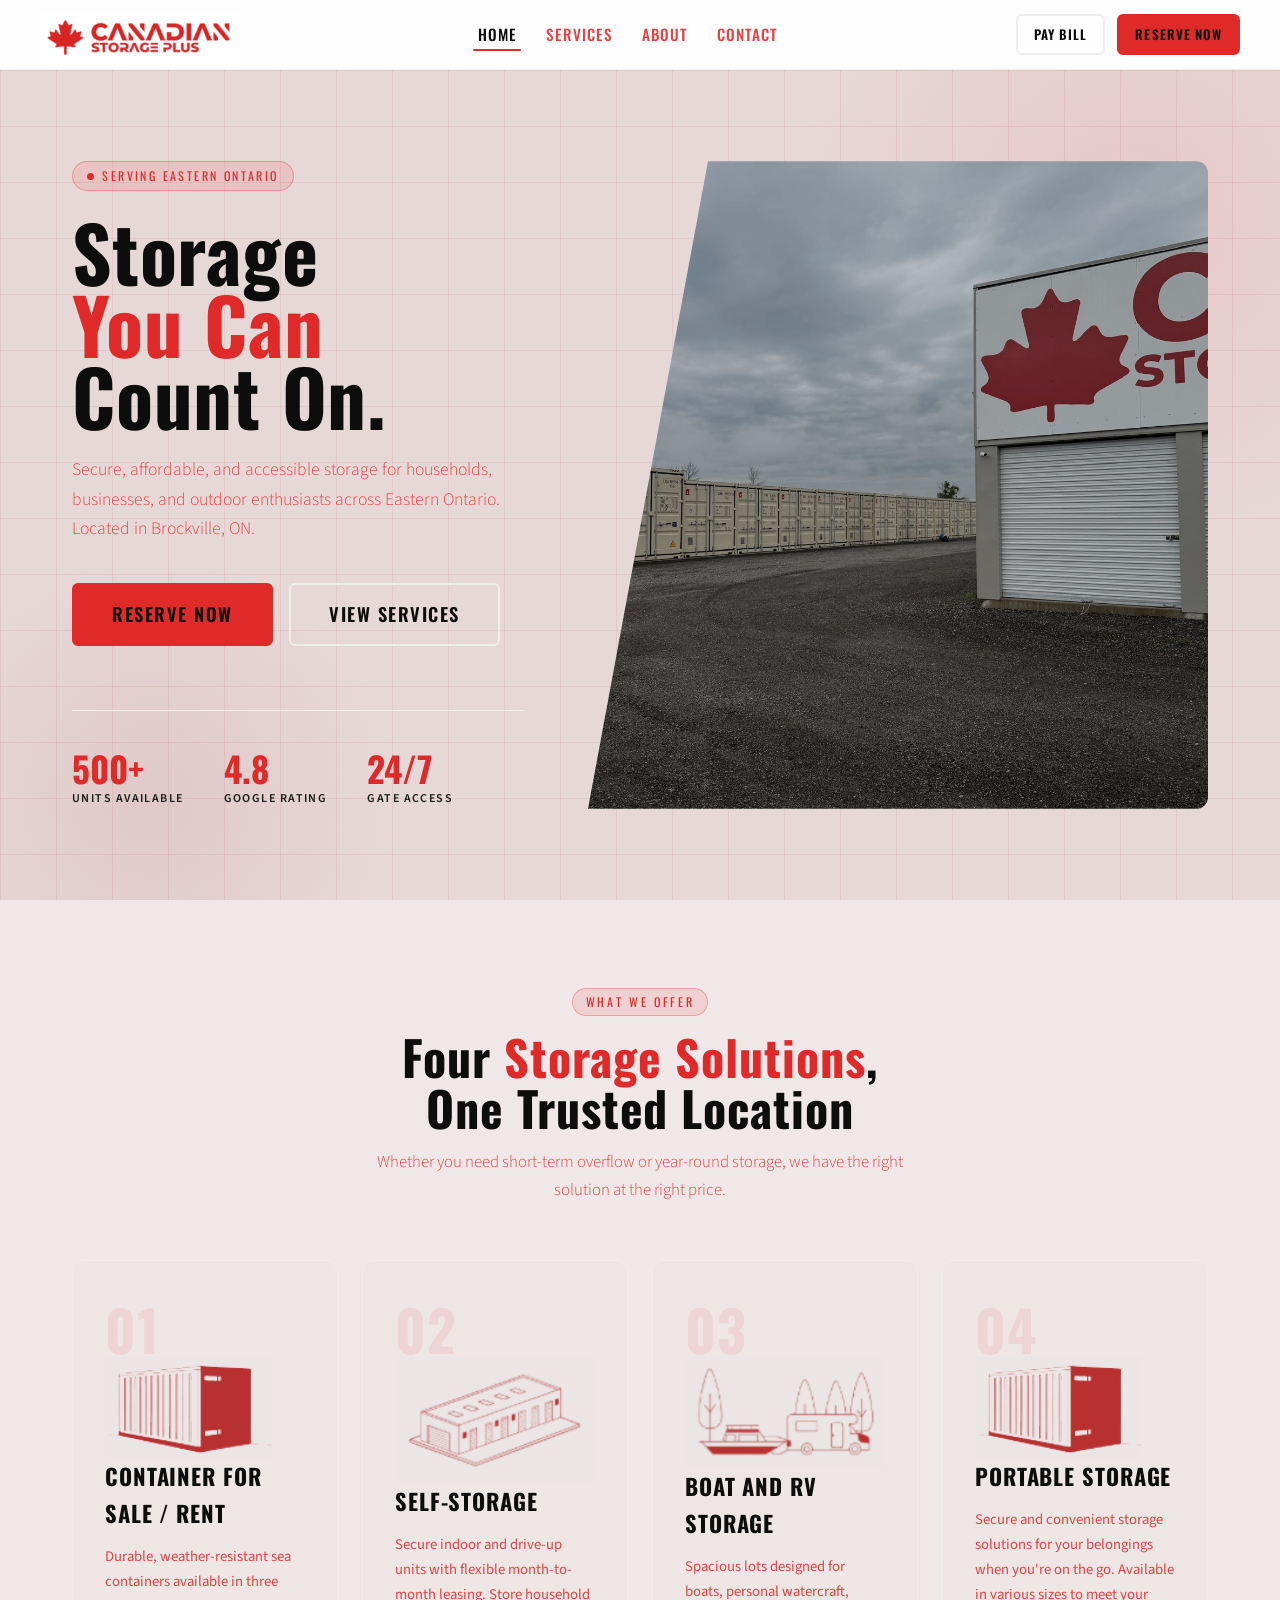
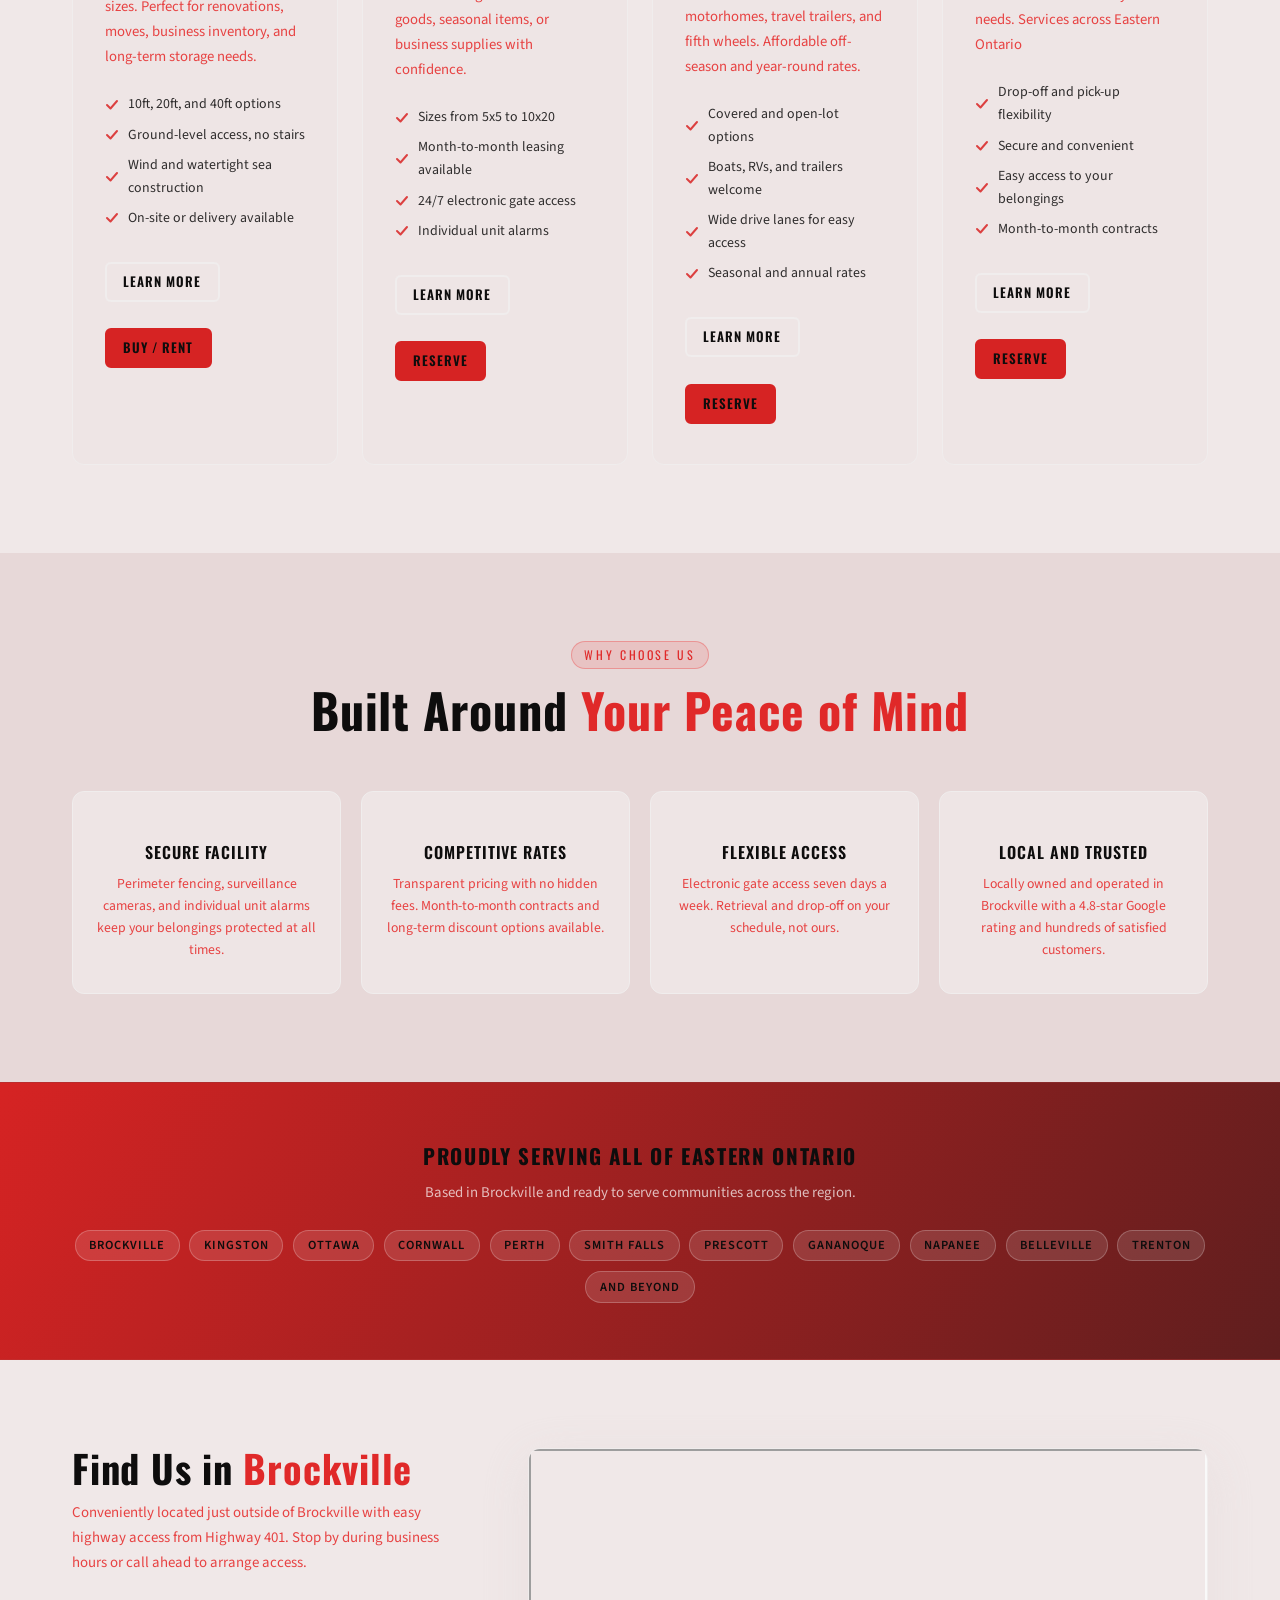
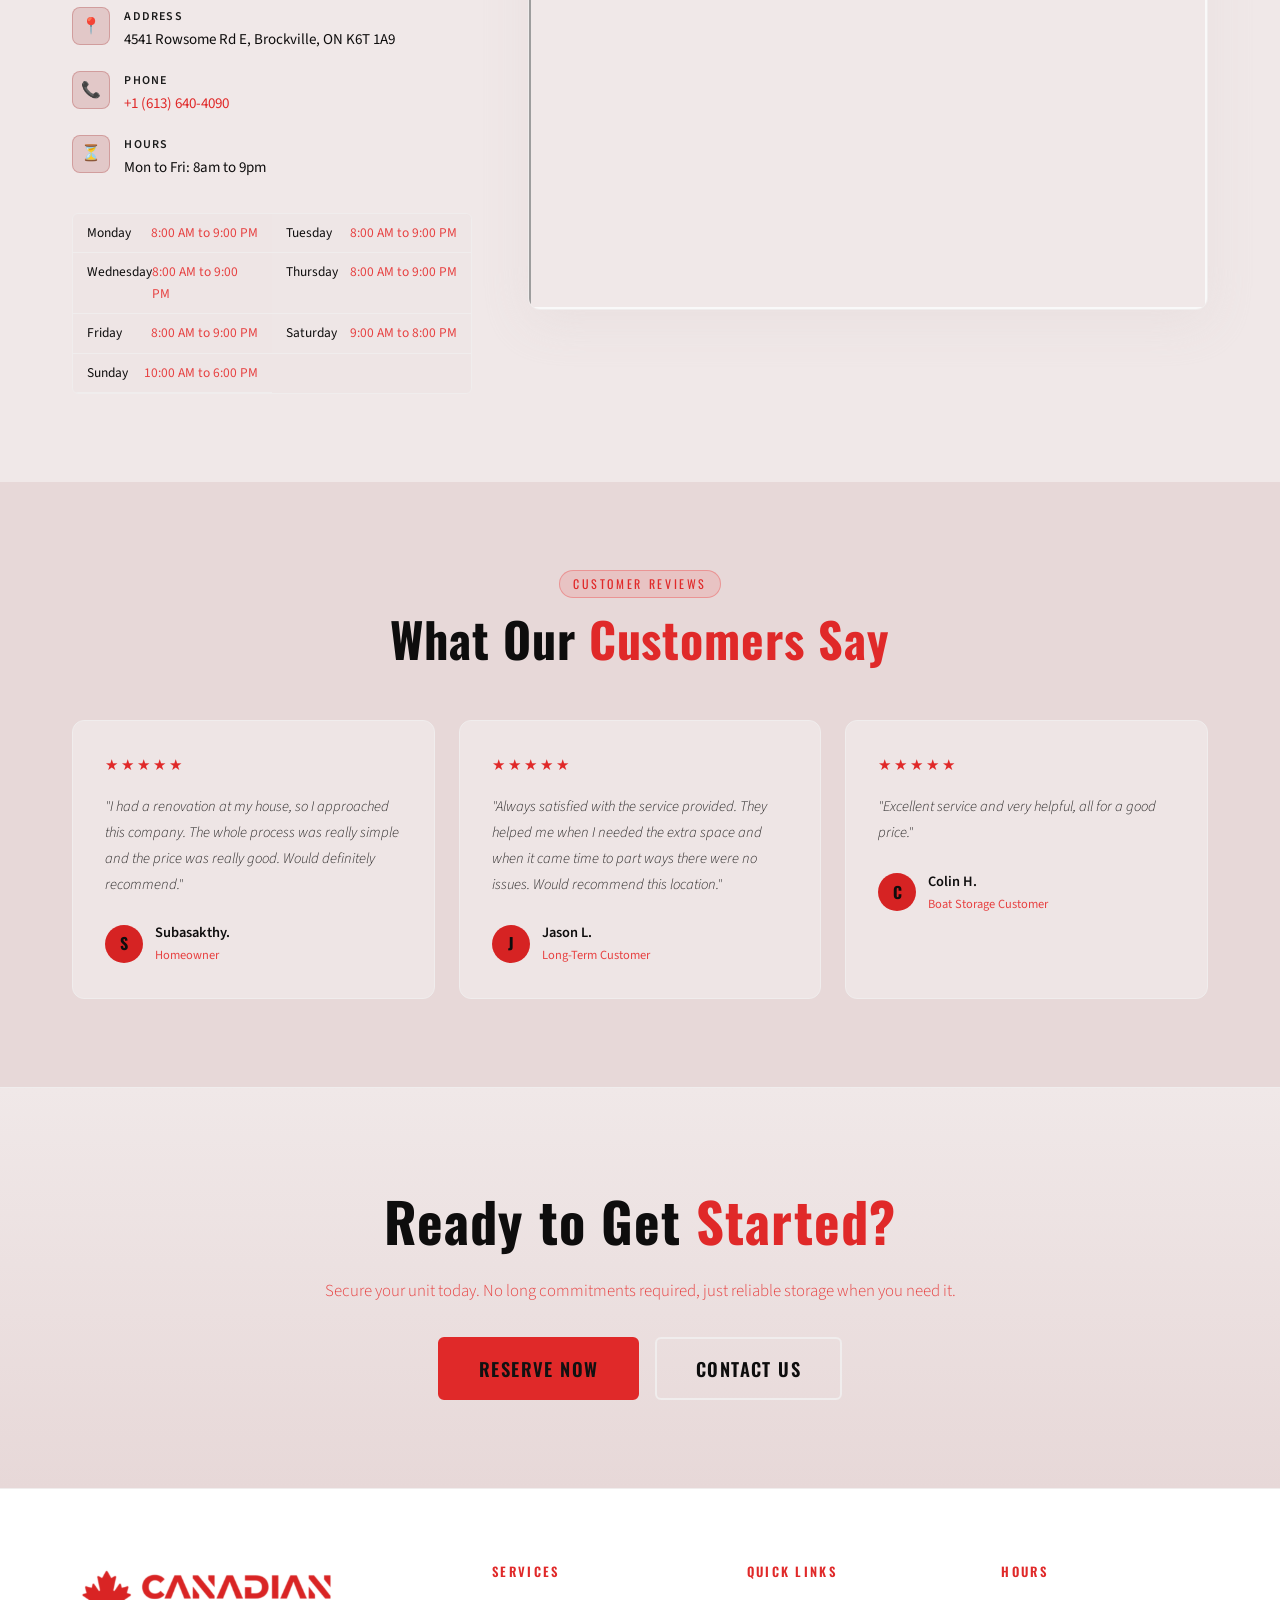
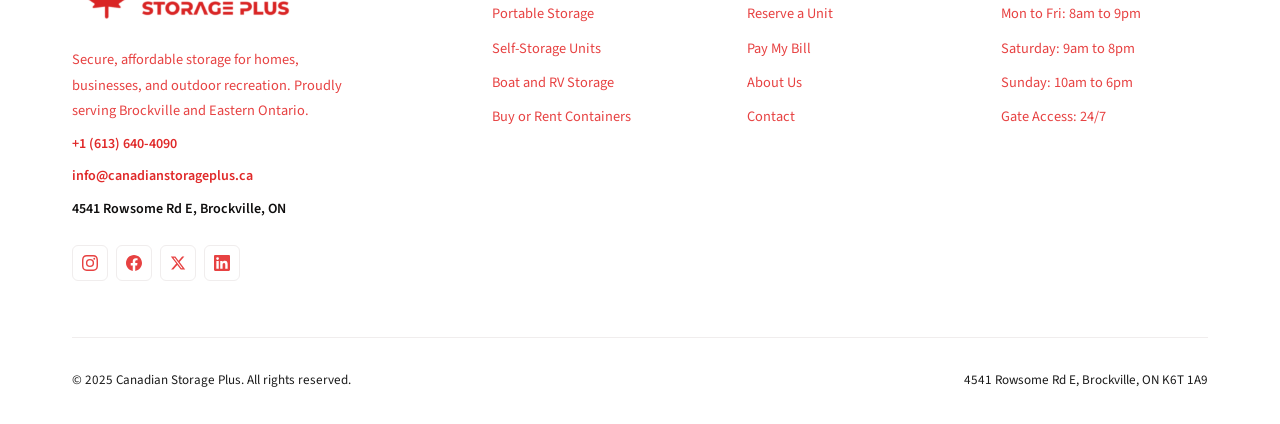
==== commit bb3c7bb5: "Added portable storage; updated service and links across all pgs" ====
--- a/index.html
+++ b/index.html
@@ -6,7 +6,7 @@
     <title>Canadian Storage Plus | Brockville, ON</title>
     <meta name="description" content="Secure container, self-storage, and boat and RV storage in Brockville, Ontario. Serving Eastern Ontario with affordable, reliable storage solutions.">
     <link rel="stylesheet" href="styles.css">
-    <link rel="icon" type="image/png" href="../assets/csp-icon.png">
+    <link rel="icon" type="image/png" href="assets/csp-icon.png">
 
     <script type="application/ld+json">
       {
@@ -71,14 +71,14 @@
     <nav id="navbar">
       <a href="" class="nav-logo">
         <div class="nav-logo__icon">
-          <img src="../assets/logo.png">
+          <img src="assets/logo.png">
         </div>
       </a>
       <div class="nav-links">
         <a href="" class="active">Home</a>
-        <a href="/services/">Services</a>
-        <a href="/about/">About</a>
-        <a href="/contact/">Contact</a>
+        <a href="services/">Services</a>
+        <a href="about/">About</a>
+        <a href="contact/">Contact</a>
       </div>
       <div class="nav-right">
         <a href="https://www.smdservers.net/SLWebSiteTemplate_V2/login.aspx?sCorpCode=Iiux7kWNhcp/ctygtxWSiw==&sLocationCode=F3e81MY3f4IcaovtqM7F3w==&1=1" target="_blank" class="btn btn--outline btn--sm">Pay Bill</a>
@@ -92,9 +92,9 @@
     <!-- MOBILE NAV -->
     <div class="mobile-nav">
       <a href="">Home</a>
-      <a href="/services/">Services</a>
-      <a href="/about/">About</a>
-      <a href="/contact/">Contact</a>
+      <a href="services/">Services</a>
+      <a href="about/">About</a>
+      <a href="contact/">Contact</a>
       <a href="https://www.smdservers.net/SLWebSiteTemplate_V2/login.aspx?sCorpCode=Iiux7kWNhcp/ctygtxWSiw==&sLocationCode=F3e81MY3f4IcaovtqM7F3w==&1=1" target="_blank" class="btn btn--outline">Pay Bill</a>
       <a href="https://www.smdservers.net/SLWebSiteTemplate_V2/ReserveMoveIn.aspx?sCorpCode=Iiux7kWNhcp%2fctygtxWSiw%3d%3d&sLocationCode=F3e81MY3f4IcaovtqM7F3w%3d%3d&1=1" target="_blank" class="btn btn--amber">Reserve Now</a>
     </div>
@@ -141,7 +141,7 @@
         <div class="hero__image-panel">
           <div class="hero__image-wrap">
             <img
-              src="/assets/image.jpg"
+              src="assets/image.jpeg"
               alt="Rows of secure storage units at Canadian Storage Plus in Brockville Ontario"
               class="hero__image"
               loading="eager"
@@ -157,14 +157,14 @@
       <div class="container">
         <div class="text-center section-header reveal">
           <div class="section-label">What We Offer</div>
-          <h2 class="section-title">Three <span>Storage Solutions</span>,<br>One Trusted Location</h2>
+          <h2 class="section-title">Four <span>Storage Solutions</span>,<br>One Trusted Location</h2>
           <p class="section-sub">Whether you need short-term overflow or year-round storage, we have the right solution at the right price.</p>
         </div>
 
-        <div class="services-grid">
+        <div class="services-grid service-grid--four">
           <div class="service-card reveal delay-1">
             <div class="service-card__num">01</div>
-            <img src="../assets/container.png" alt="Container For Sale / Rent">
+            <img src="assets/container.png" alt="Container For Sale / Rent">
             <h3>Container For Sale / Rent</h3>
             <p>Durable, weather-resistant sea containers available in three sizes. Perfect for renovations, moves, business inventory, and long-term storage needs.</p>
             <ul class="service-card__features">
@@ -174,12 +174,13 @@
               <li>On-site or delivery available</li>
             </ul>
             <a href="./services#containers" class="btn btn--outline btn--sm">Learn More</a>
+            <br><br>
             <a href="./containers" class="btn btn--steel btn--sm">Buy / Rent</a>
           </div>
 
           <div class="service-card reveal delay-2">
             <div class="service-card__num">02</div>
-            <img src="../assets/self-storage.png" alt="Self-Storage">
+            <img src="assets/self-storage.png" alt="Self-Storage">
             <h3>Self-Storage</h3>
             <p>Secure indoor and drive-up units with flexible month-to-month leasing. Store household goods, seasonal items, or business supplies with confidence.</p>
             <ul class="service-card__features">
@@ -189,13 +190,14 @@
               <li>Individual unit alarms</li>
             </ul>
             <a href="./self-storage" class="btn btn--outline btn--sm">Learn More</a>
+            <br><br>
             <a href="https://www.smdservers.net/SLWebSiteTemplate_V2/ReserveMoveIn.aspx?sCorpCode=Iiux7kWNhcp%2fctygtxWSiw%3d%3d&sLocationCode=F3e81MY3f4IcaovtqM7F3w%3d%3d&1=1" class="btn btn--steel btn--sm">Reserve</a>
 
           </div>
 
           <div class="service-card reveal delay-3">
             <div class="service-card__num">03</div>
-            <img src="../assets/boat.png" alt="Boat and RV Storage">
+            <img src="assets/boat.png" alt="Boat and RV Storage">
             <h3>Boat and RV Storage</h3>
             <p>Spacious lots designed for boats, personal watercraft, motorhomes, travel trailers, and fifth wheels. Affordable off-season and year-round rates.</p>
             <ul class="service-card__features">
@@ -205,8 +207,26 @@
               <li>Seasonal and annual rates</li>
             </ul>
             <a href="./boat-rv-storage" class="btn btn--outline btn--sm">Learn More</a>
+            <br><br>
             <a href="https://www.smdservers.net/SLWebSiteTemplate_V2/ReserveMoveIn.aspx?sCorpCode=Iiux7kWNhcp%2fctygtxWSiw%3d%3d&sLocationCode=F3e81MY3f4IcaovtqM7F3w%3d%3d&1=1" class="btn btn--steel btn--sm">Reserve</a>
           </div>
+
+          <div class="service-card reveal delay-4">
+            <div class="service-card__num">04</div>
+            <img src="assets/container.png" alt="Portable Storage">
+            <h3>Portable Storage</h3>
+            <p>Secure and convenient storage solutions for your belongings when you're on the go. Available in various sizes to meet your needs. Services across Eastern Ontario</p>
+            <ul class="service-card__features">
+              <li>Drop-off and pick-up flexibility</li>
+              <li>Secure and convenient</li>
+              <li>Easy access to your belongings</li>
+              <li>Month-to-month contracts</li>
+            </ul>
+            <a href="./boat-rv-storage" class="btn btn--outline btn--sm">Learn More</a>
+            <br><br>
+            <a href="https://www.smdservers.net/SLWebSiteTemplate_V2/ReserveMoveIn.aspx?sCorpCode=Iiux7kWNhcp%2fctygtxWSiw%3d%3d&sLocationCode=F3e81MY3f4IcaovtqM7F3w%3d%3d&1=1" class="btn btn--steel btn--sm">Reserve</a>
+          </div> 
+
         </div>
       </div>
     </section>
@@ -392,7 +412,7 @@
         <div class="footer-grid">
           <div class="footer-brand">
             <a href="" class="nav-logo" style="text-decoration:none;">
-              <img src="../assets/logo.png" alt="Canadian Storage Plus Logo">
+              <img src="assets/logo.png" alt="Canadian Storage Plus Logo">
             </a>
             <p>Secure, affordable storage for homes, businesses, and outdoor recreation. Proudly serving Brockville and Eastern Ontario.</p>
             <div class="contact-line"><strong><a href="tel:+16136404090" style="color:var(--c-amber);">+1 (613) 640-4090</a></strong></div>
@@ -420,9 +440,9 @@
           <div class="footer-col">
             <h4>Services</h4>
             <ul>
-              <li><a href="./services#containers">Container Storage</a></li>
-              <li><a href="./services#self-storage">Self-Storage Units</a></li>
-              <li><a href="./services#boat-rv">Boat and RV Storage</a></li>
+              <li><a href="./portable-storage">Portable Storage</a></li>
+              <li><a href="./self-storage">Self-Storage Units</a></li>
+              <li><a href="./boat-rv-storage">Boat and RV Storage</a></li>
               <li><a href="./containers">Buy or Rent Containers</a></li>
             </ul>
           </div>
--- a/styles.css
+++ b/styles.css
@@ -772,6 +772,18 @@
   width: 14px; height: 14px;
   background: url("data:image/svg+xml,%3Csvg viewBox='0 0 14 14' xmlns='http://www.w3.org/2000/svg'%3E%3Cpath d='M2 7l3.5 3.5L12 3' stroke='%23d92424' stroke-width='2' fill='none' stroke-linecap='round' stroke-linejoin='round'/%3E%3C/svg%3E") center/contain no-repeat;
   flex-shrink: 0;
+}
+
+.service-grid--four{
+  grid-template-columns: repeat(4, 1fr);
+}
+
+@media (max-width: 1200px) {
+  .services-grid--four { grid-template-columns: repeat(2, 1fr); }
+}
+
+@media (max-width: 600px) {
+  .services-grid--four { grid-template-columns: 1fr; }
 }
 
 /* =====================================================
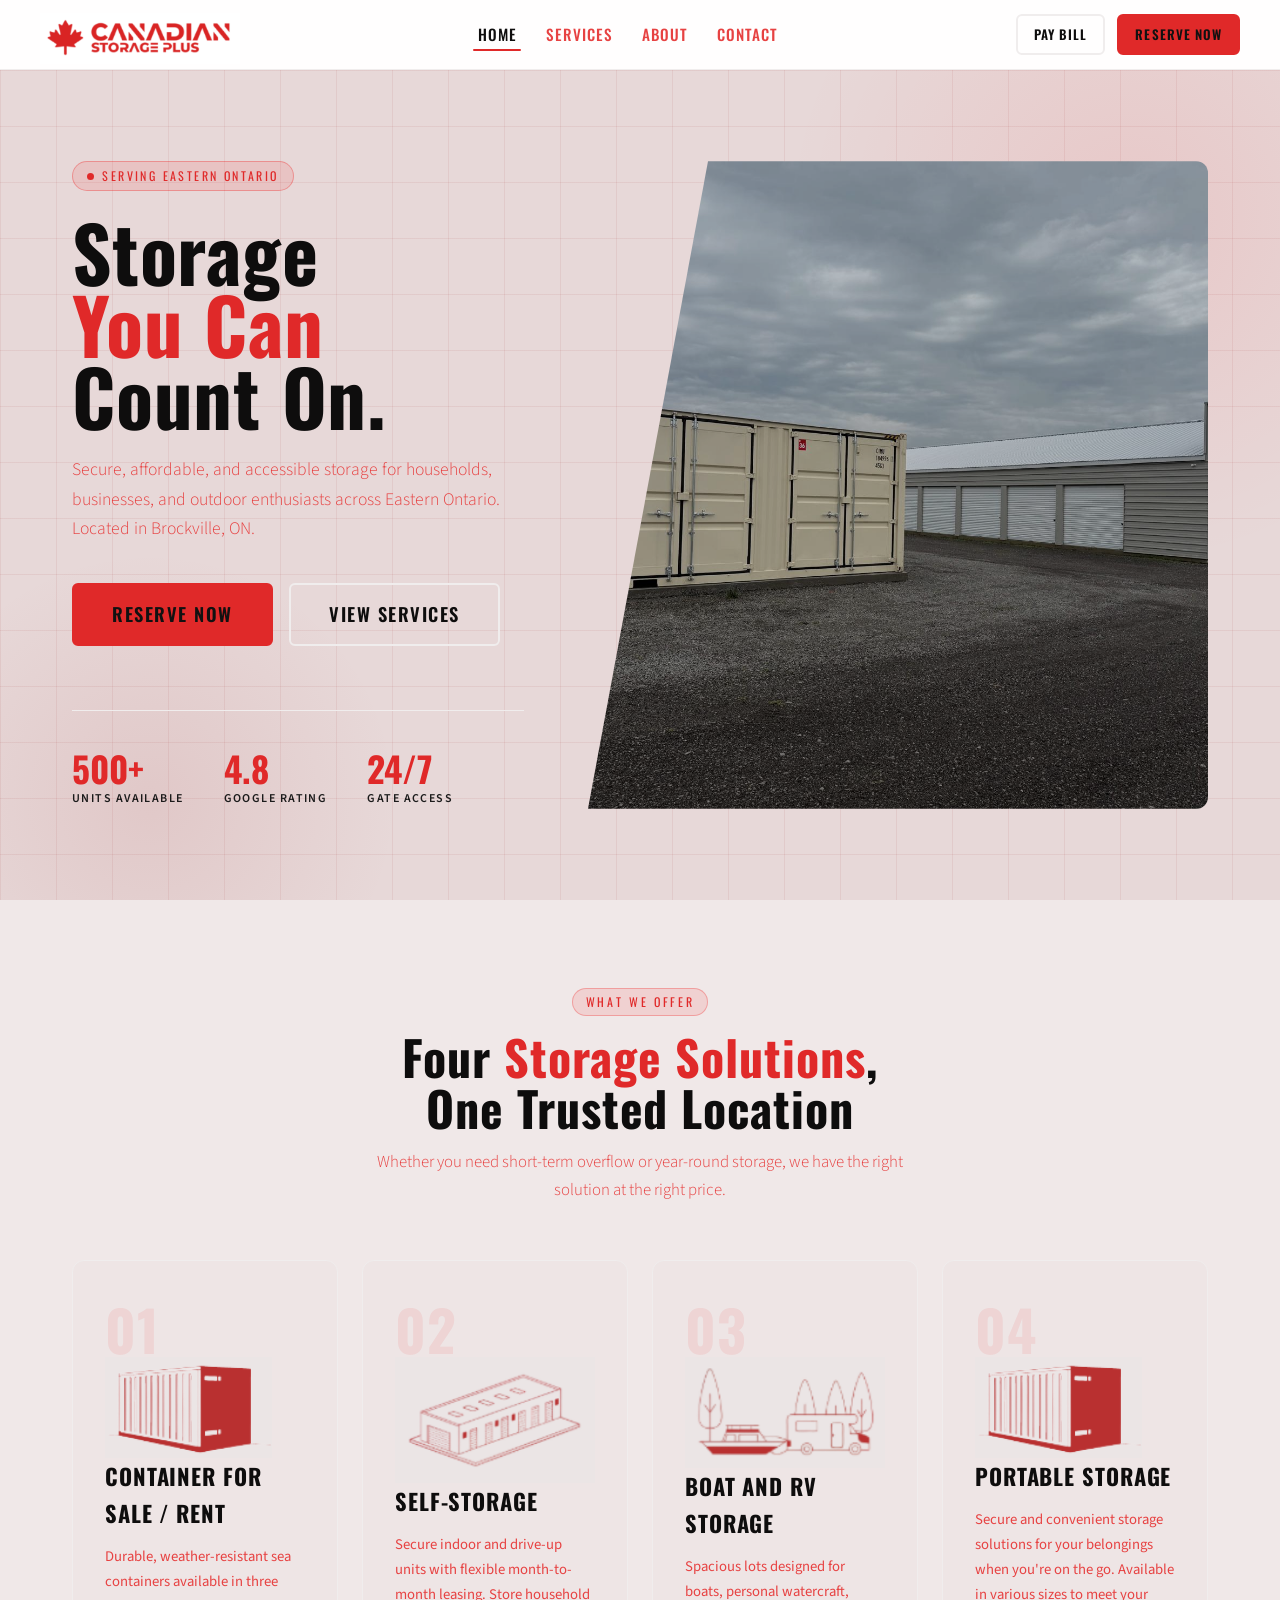
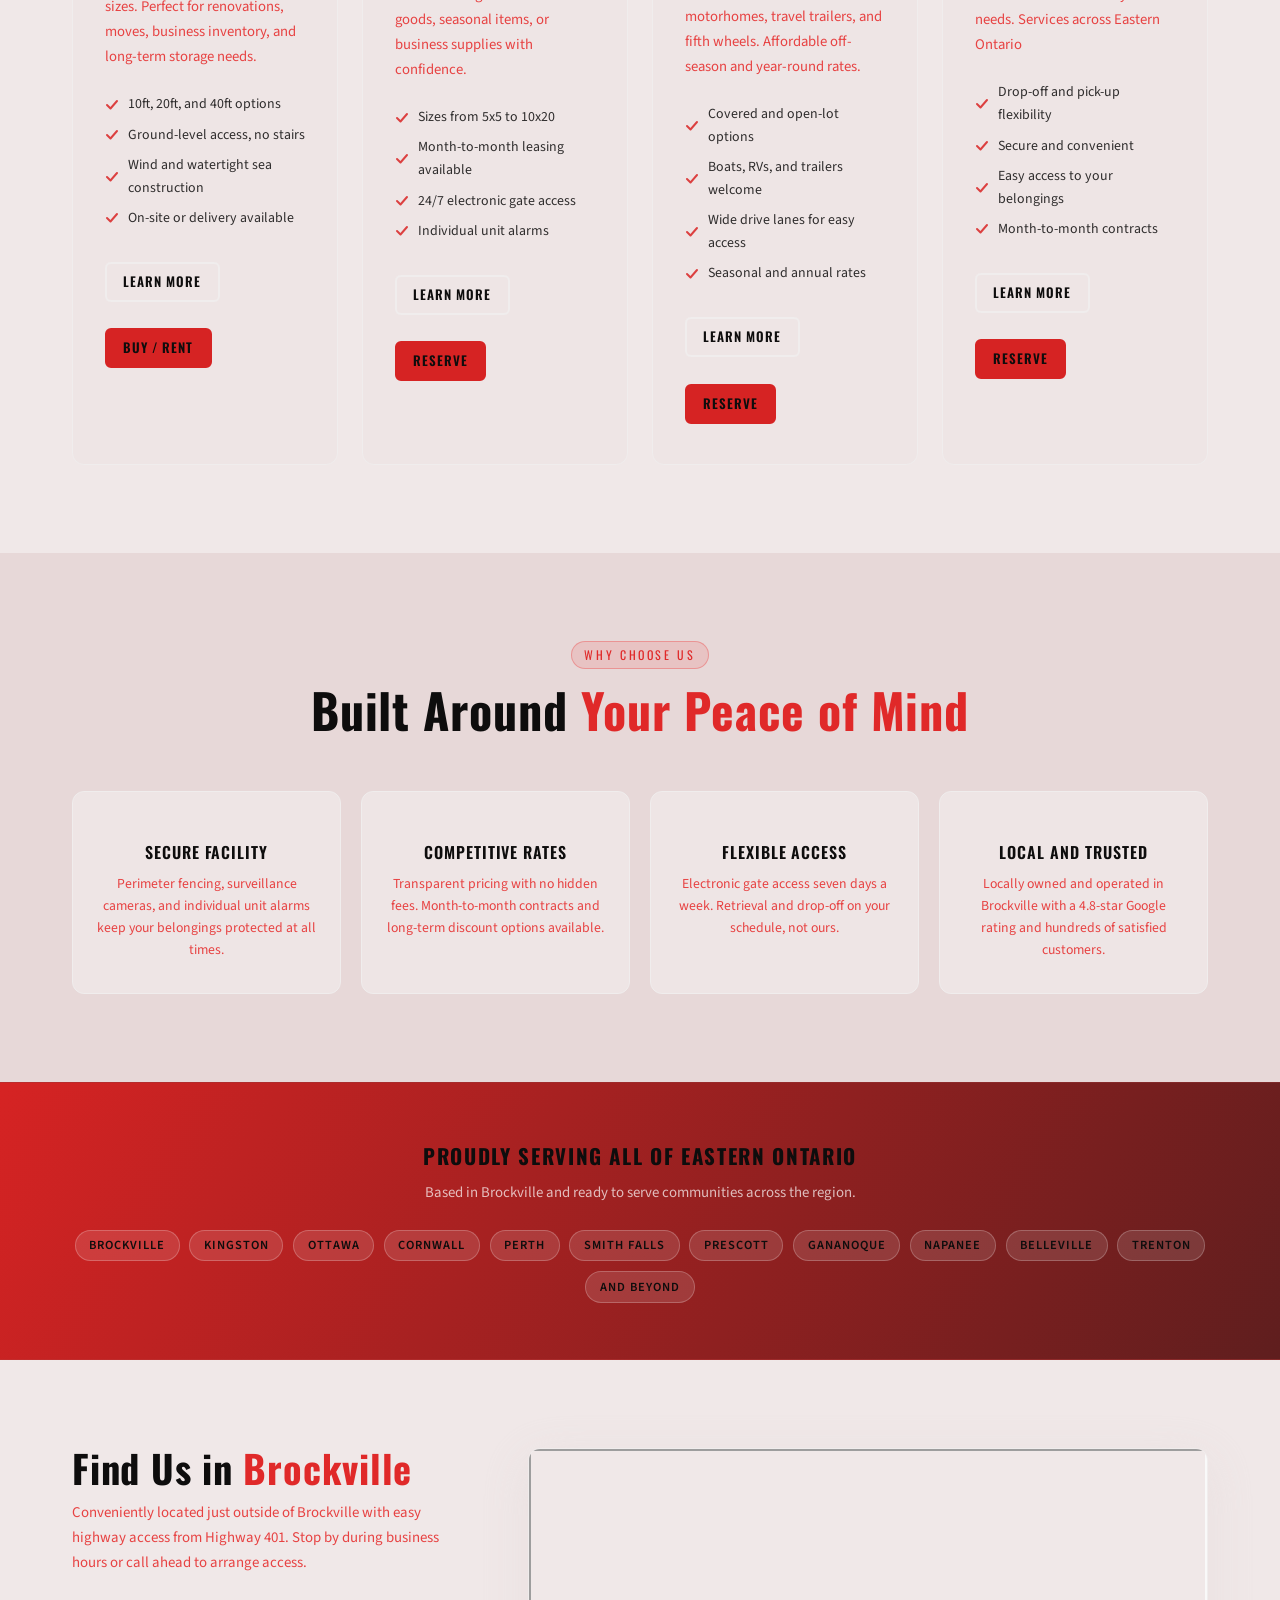
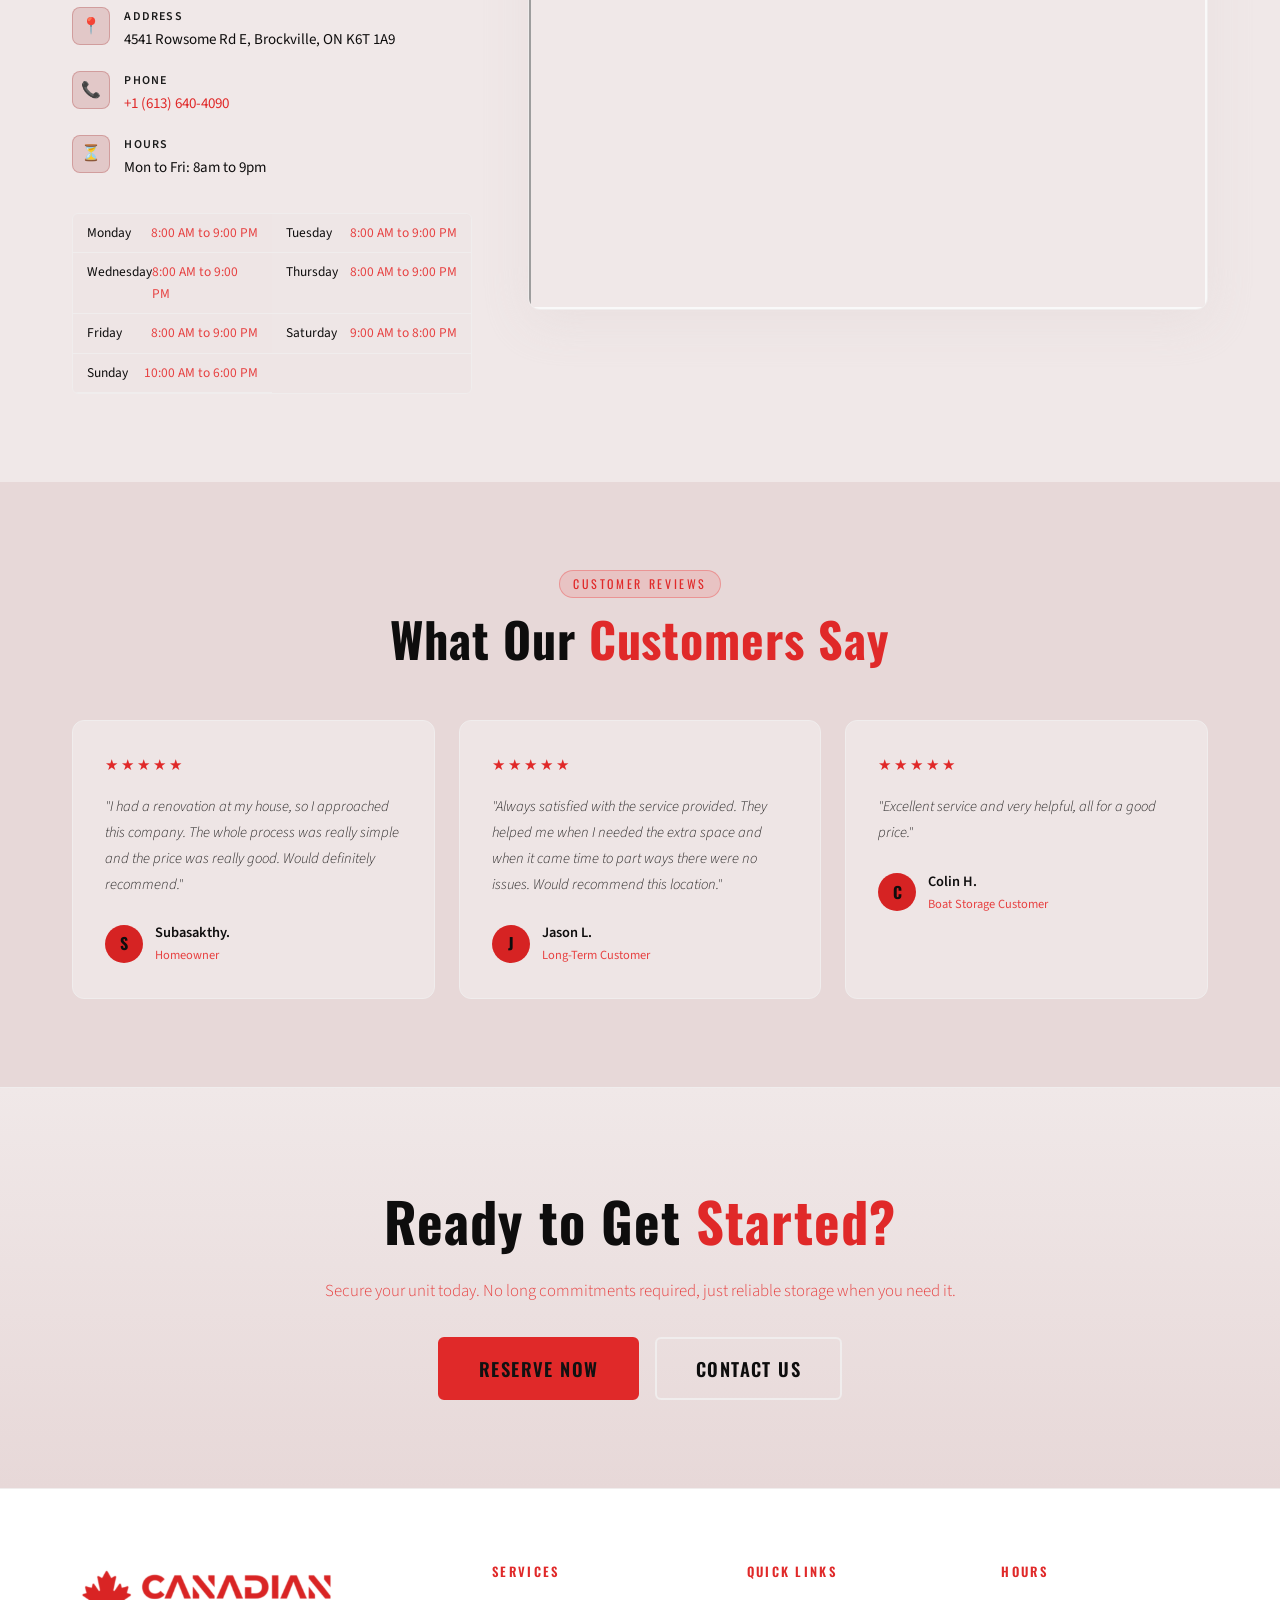
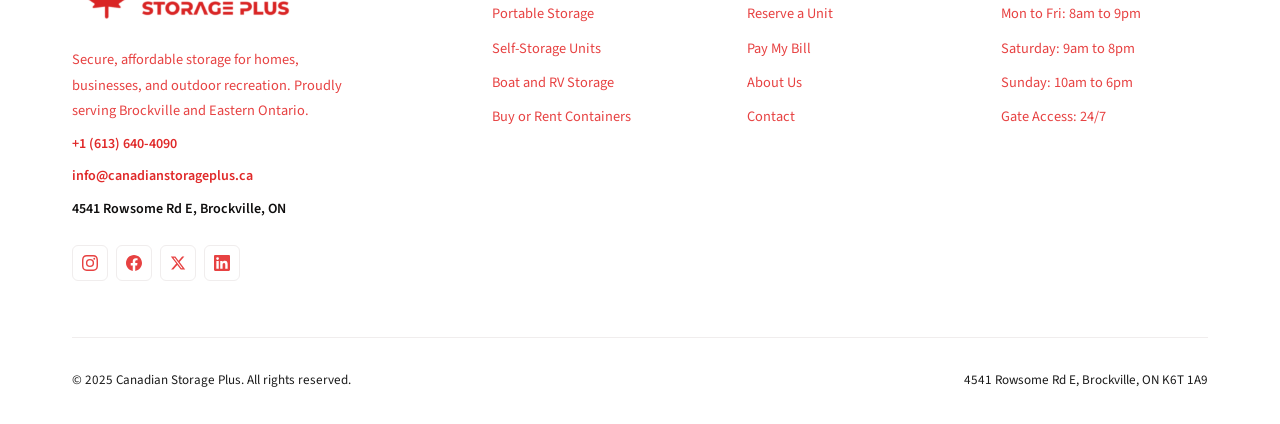
==== commit 6a136833: "Updates" ====
--- a/index.html
+++ b/index.html
@@ -222,7 +222,7 @@
               <li>Easy access to your belongings</li>
               <li>Month-to-month contracts</li>
             </ul>
-            <a href="./boat-rv-storage" class="btn btn--outline btn--sm">Learn More</a>
+            <a href="./portable-storage" class="btn btn--outline btn--sm">Learn More</a>
             <br><br>
             <a href="https://www.smdservers.net/SLWebSiteTemplate_V2/ReserveMoveIn.aspx?sCorpCode=Iiux7kWNhcp%2fctygtxWSiw%3d%3d&sLocationCode=F3e81MY3f4IcaovtqM7F3w%3d%3d&1=1" class="btn btn--steel btn--sm">Reserve</a>
           </div> 
